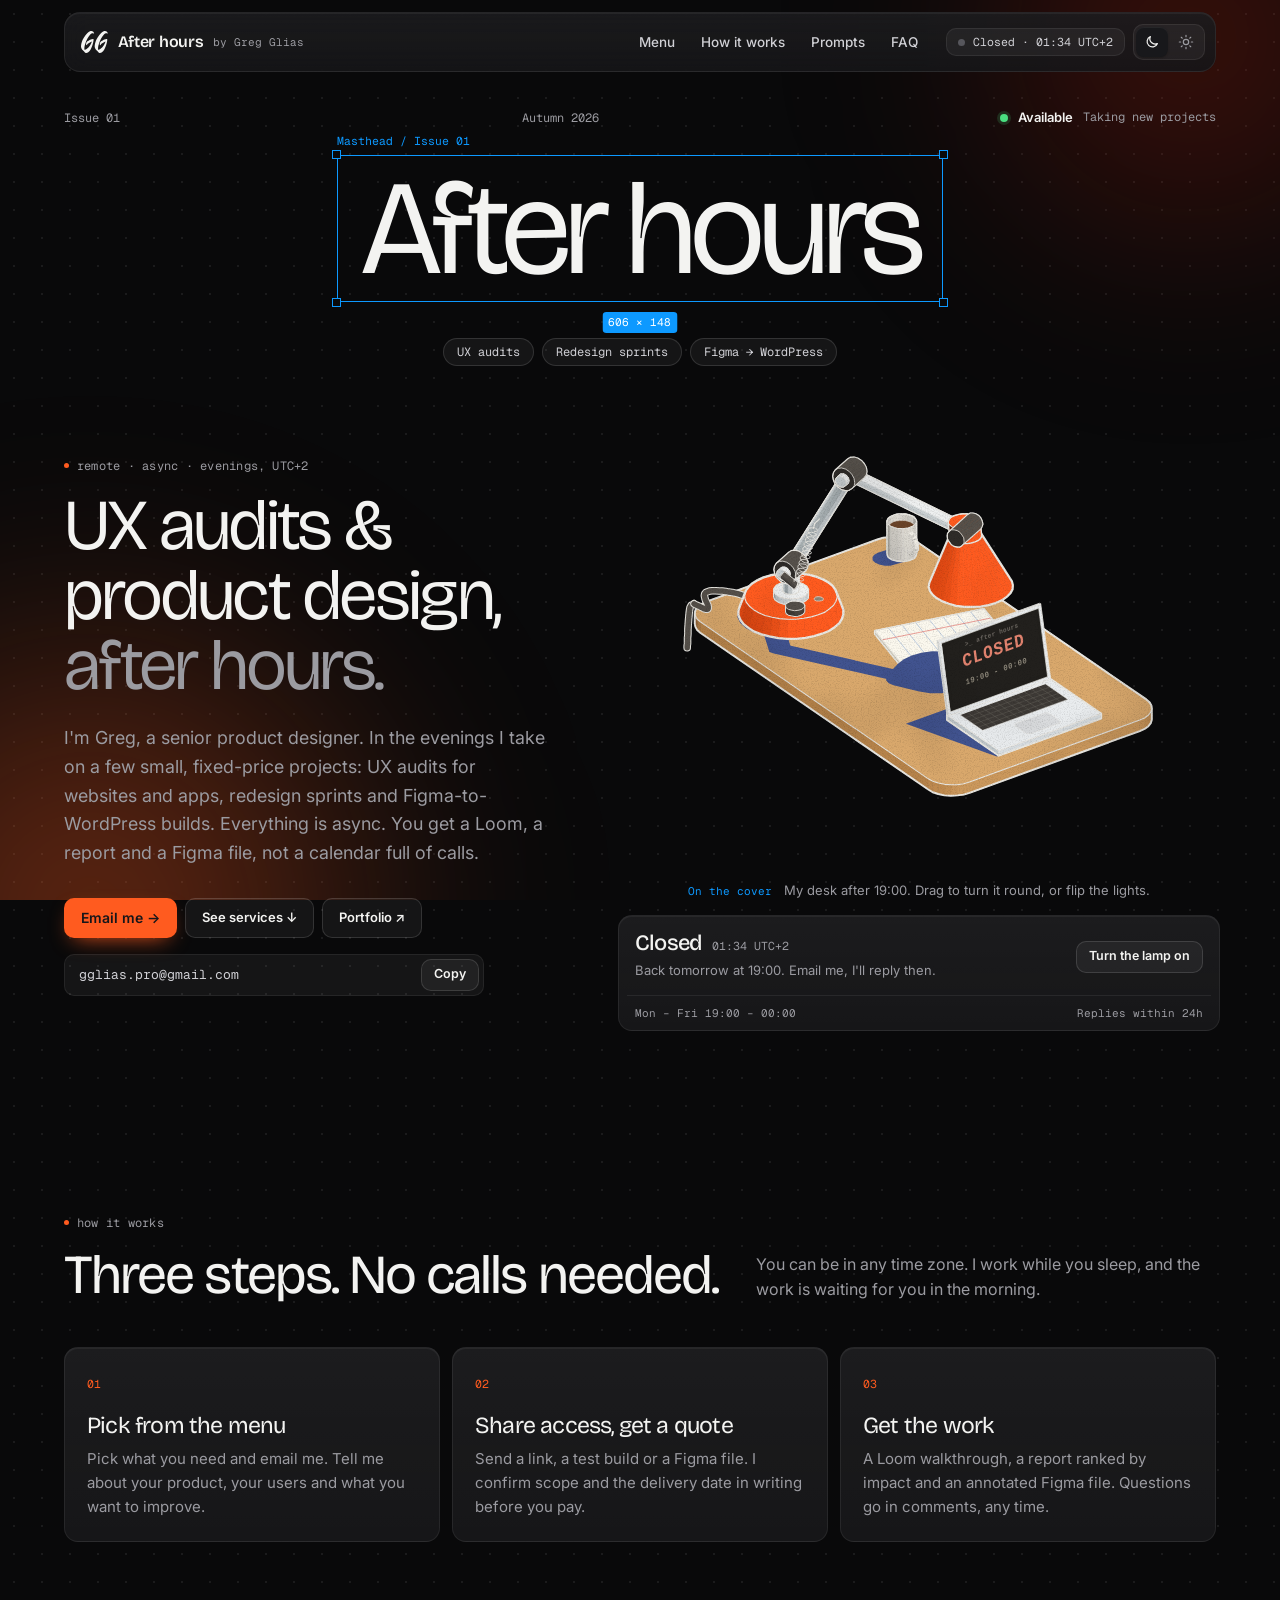
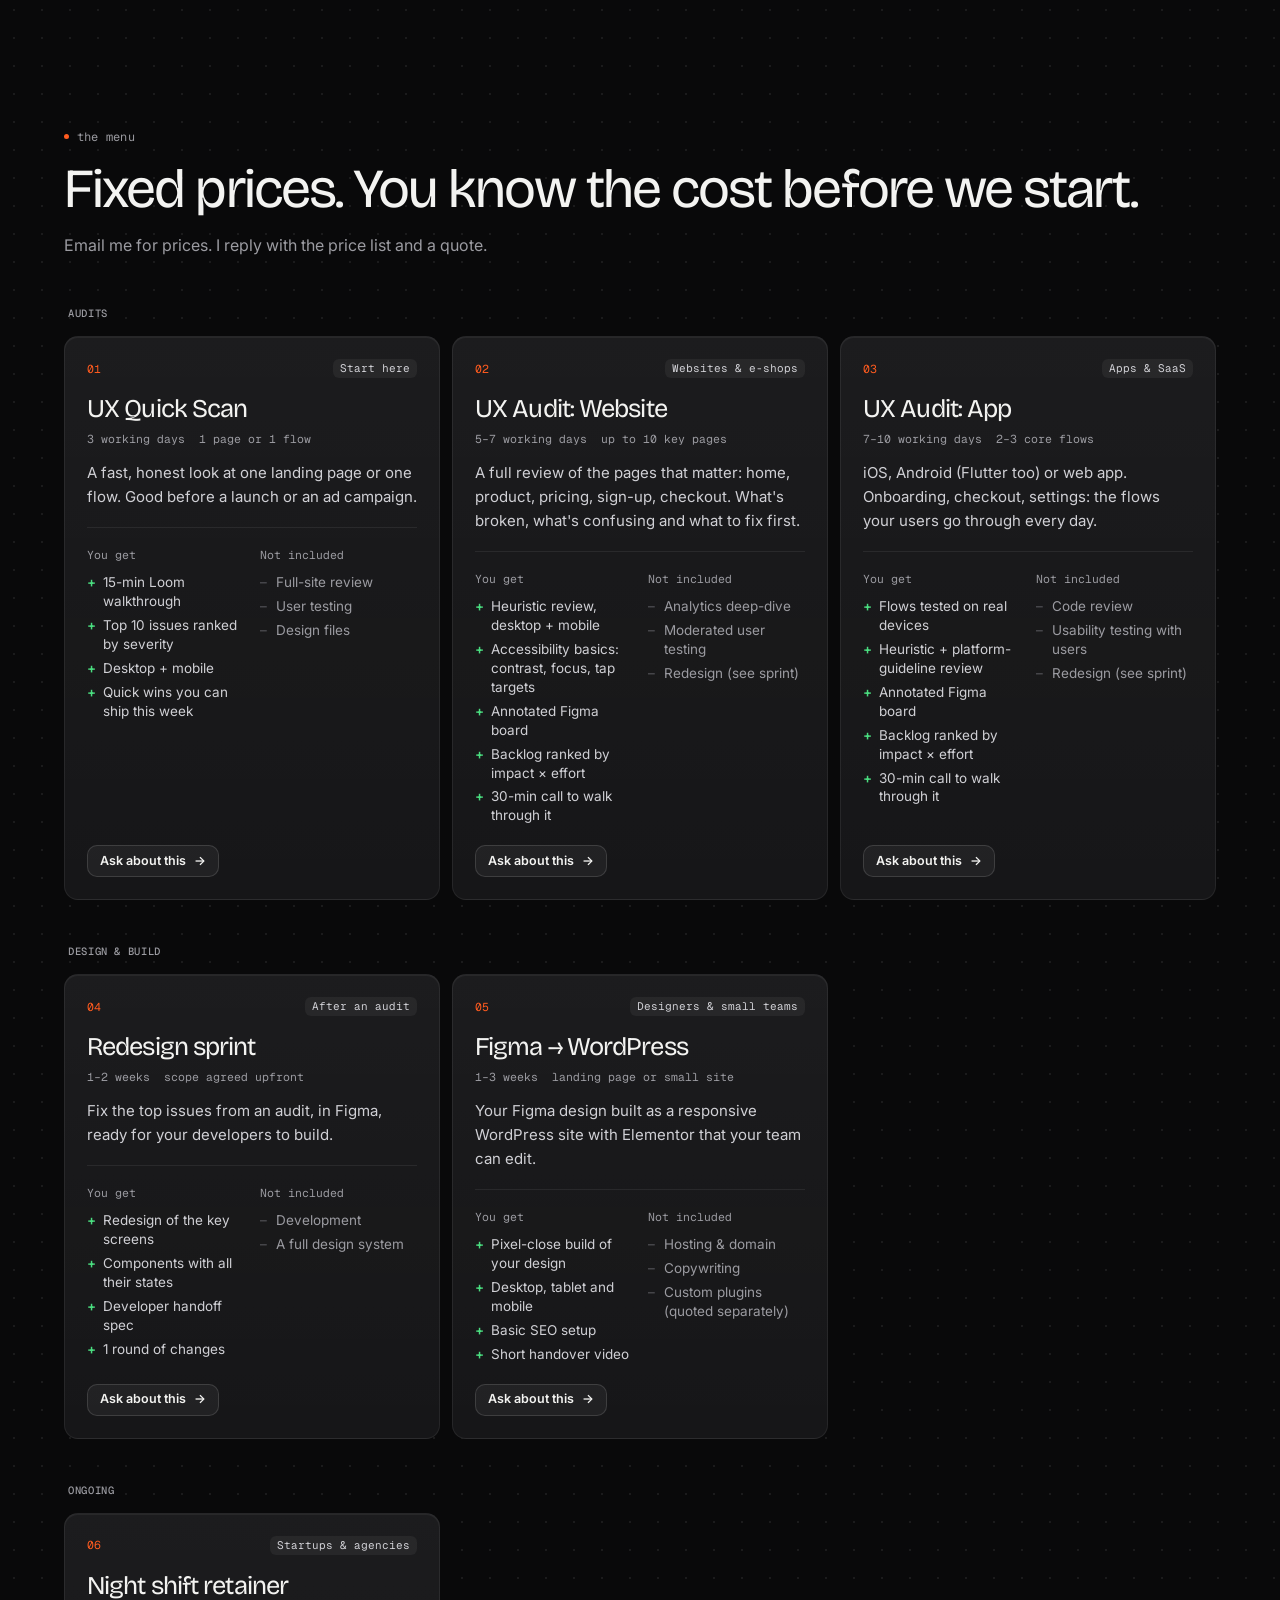
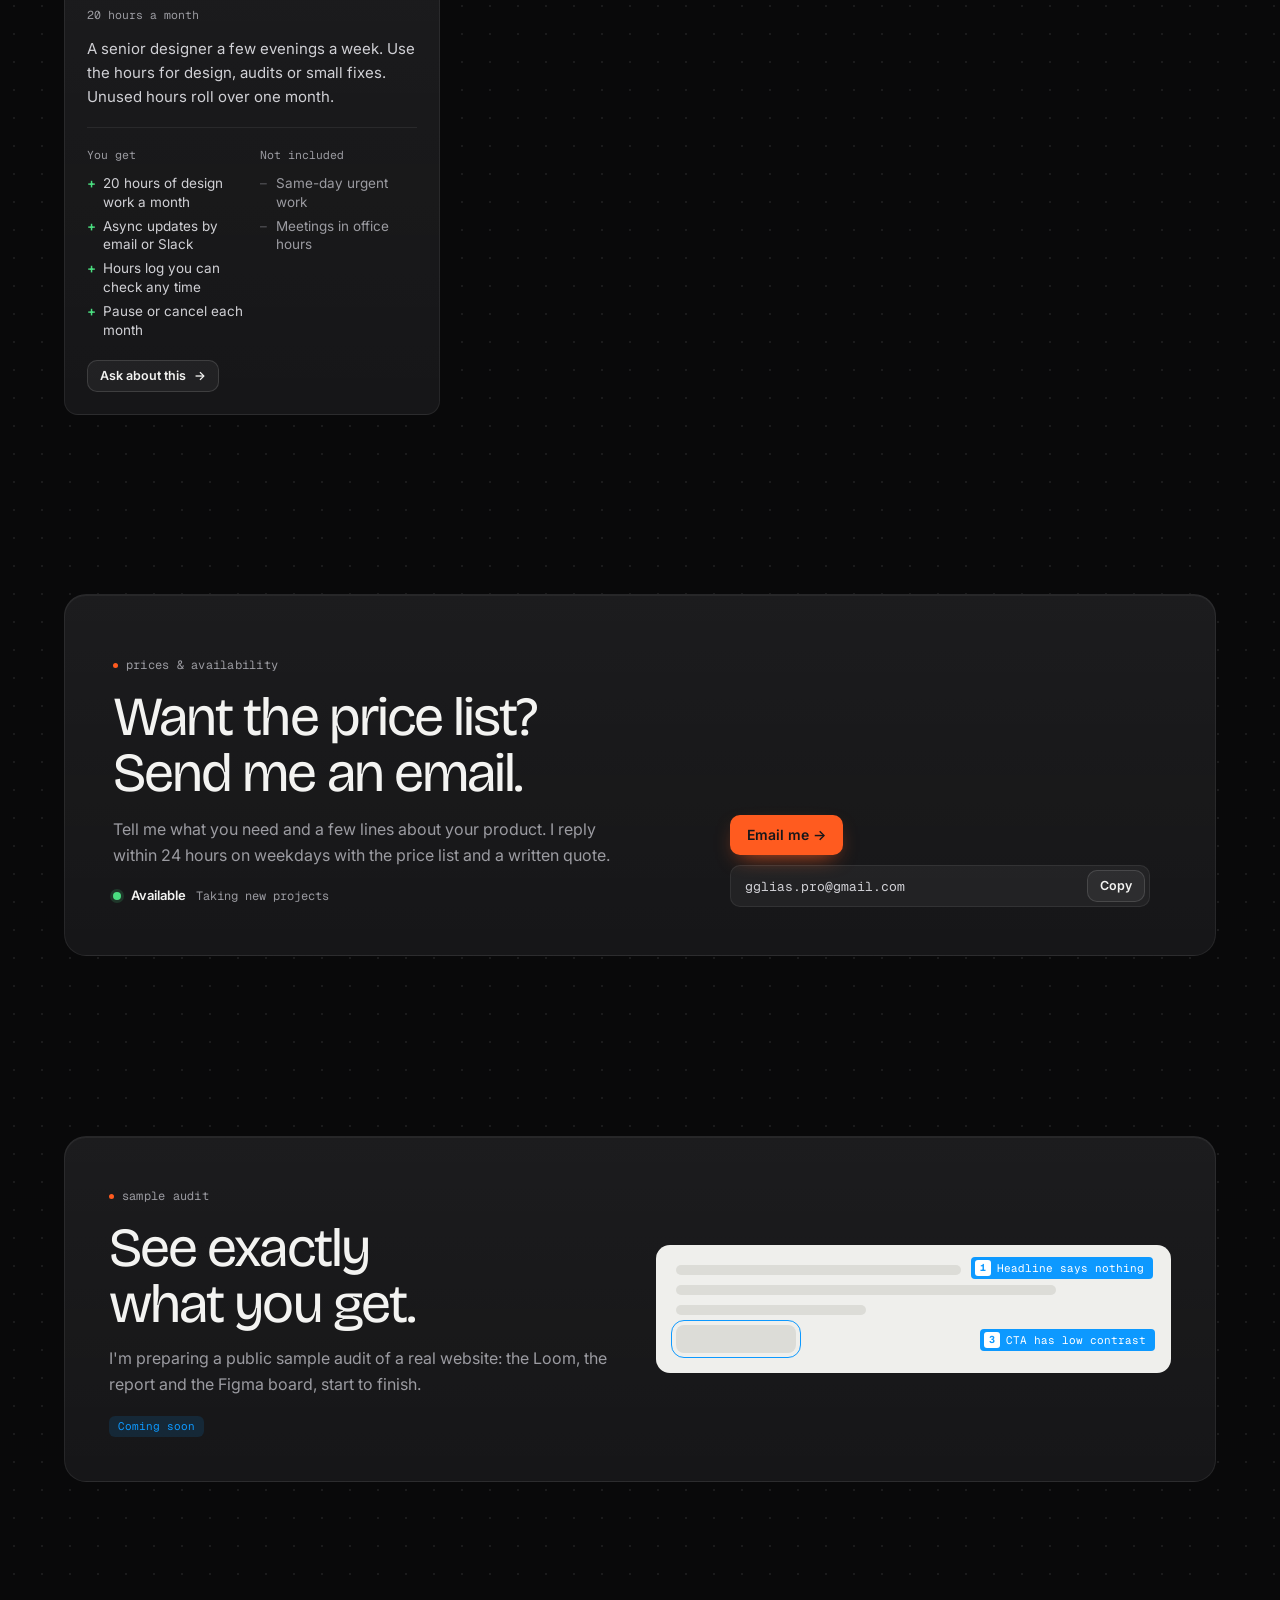
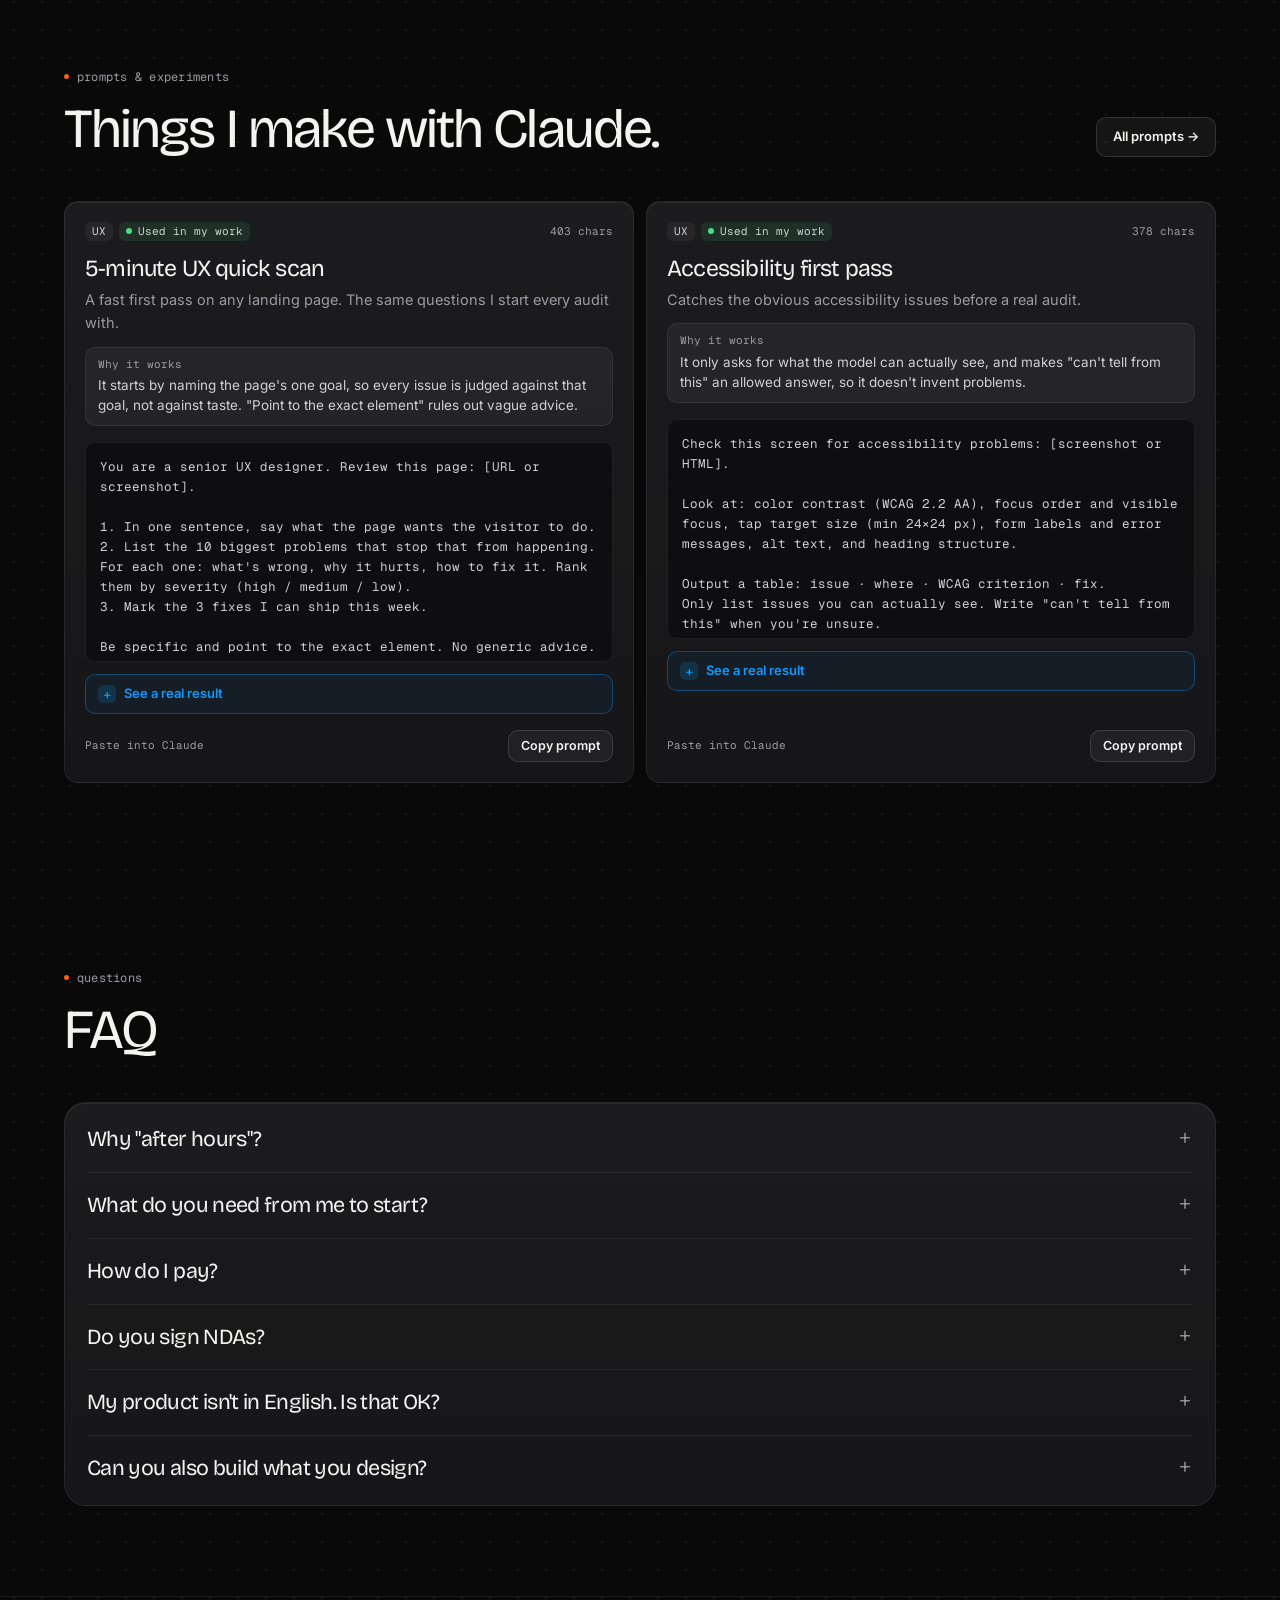
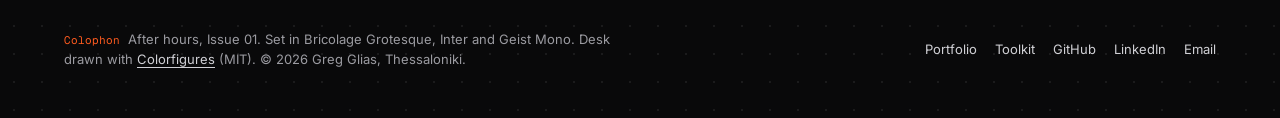
==== index.html @ 58bad436 "Availability badge without the box behind it Co-Authored-By: Claude Opus 5.5 <noreply@anthropic.com>" ====
<!doctype html>
<html lang="en">
<head>
  <meta charset="utf-8">
  <meta name="robots" content="noindex, nofollow">
  <meta name="viewport" content="width=device-width, initial-scale=1">
  <title>After hours — UX audits & design by Greg Glias</title>
  <meta name="description" content="UX audits for websites and apps, redesign sprints and Figma-to-WordPress builds. Remote, async, in the evenings.">
  <link rel="canonical" href="https://gglias.github.io/afterhours/">
  <meta property="og:type" content="website">
  <meta property="og:site_name" content="After hours">
  <meta property="og:title" content="After hours — UX audits & design by Greg Glias">
  <meta property="og:description" content="UX audits for websites and apps, redesign sprints and Figma-to-WordPress builds. Remote, async, in the evenings.">
  <meta property="og:url" content="https://gglias.github.io/afterhours/">
  <meta property="og:image" content="https://gglias.github.io/afterhours/assets/og.png">
  <meta property="og:image:width" content="1200">
  <meta property="og:image:height" content="630">
  <meta property="og:image:alt" content="After hours, Issue 01: UX audits, redesign sprints and Figma to WordPress, in the evenings. A drawing of a desk with a lamp and a laptop showing OPEN.">
  <meta name="twitter:card" content="summary_large_image">
  <meta name="theme-color" content="#09090a">
  <link rel="icon" href="assets/favicon.svg" type="image/svg+xml">
  <link rel="stylesheet" href="assets/styles.css?v=21">
  <script>try{var t=localStorage.getItem("ah-theme");if(t==="light")document.documentElement.dataset.theme="light"}catch(e){}</script>
</head>
<body>
<div class="glow" aria-hidden="true"></div>

<header class="site-header">
  <div class="topbar">
    <a class="brand" href="./"><svg class="brand-mark" aria-hidden="true" focusable="false" viewBox="0 0 525.78 432.28"><g fill="currentColor"><path d="M209.18,208.44c-3.18,1.28-5.66,2.13-8,3.23-17.44,8.12-34.71,16.56-51.15,26.6a116.94,116.94,0,0,0-29.23,25.48c-1.2,1.45-2.16,3.1-3,4.34.07,1.86,1.25,1.66,2.06,2,2.94,1.28,3.4,2.54,1.76,4.75-3.48,4.73-8.32,5.7-13.25,2.64a15.84,15.84,0,0,1-6.83-9c-2.43-7.54-2.07-15.22-1-22.87,2.42-17.88,11.33-31.9,25.76-42.59a144.33,144.33,0,0,1,22.12-13.52,519.35,519.35,0,0,1,59.76-25.2c6.8-2.36,13.65-4.62,20.55-6.68a41,41,0,0,1,9.21-1.58c5.13-.3,7.4,1.59,8.49,6.81A27.88,27.88,0,0,1,247,170c-.54,9.36-.8,18.76-2,28-7.36,55.41-25.45,107.4-50.9,156.95-7,13.71-14.82,27-24.91,38.75A139.16,139.16,0,0,1,136,422.44c-10.45,6.35-21.54,10.43-34.12,9.77a36.08,36.08,0,0,1-17-5.15,51.85,51.85,0,0,1-12.49-10.82c-7.09-8.16-14.14-16.36-21.35-24.42-3.19-3.57-6.74-6.84-10.13-10.24-6.44-6.47-13.24-12.63-19.26-19.47C7.62,346.19.29,327.56,0,306.18A226,226,0,0,1,7.64,244.1c6-22.29,13.17-44.22,22.51-65.38C44.68,145.78,63.51,115.4,85,86.58c12.68-17,26.48-33,42.24-47.26a212.1,212.1,0,0,1,49-32.72c8.7-4.28,17.91-7,27.8-6.56,11.39.48,21.63,3.85,30.43,11.39,7.55,6.46,14.62,13.24,19.16,22.25a47.4,47.4,0,0,1,2.63,5.92,11.88,11.88,0,0,1,.66,4.22c-.22,6.55-5.08,9.57-10.88,6.65A34.3,34.3,0,0,1,239.56,46c-4.64-3.9-10-4.49-15.63-3.47A36.37,36.37,0,0,0,217,44.57c-13.32,5.35-25.28,12.69-35.14,23.33C160,91.51,142.47,118.15,127,146.29c-19.5,35.57-34.16,73.11-45.87,111.88C77,272,72.81,285.77,70.35,300a284.4,284.4,0,0,0-4.55,42.27,95.78,95.78,0,0,0,2.45,23.62c.94,4.11,3.2,5.85,7.31,4.82A80.51,80.51,0,0,0,89.15,366c9.69-4.38,18.35-10.5,26.72-17a271.94,271.94,0,0,0,63.9-70.91c9.48-15.08,18.61-30.32,25.09-47C207.56,224.19,209.92,217.14,209.18,208.44Z"/><path d="M478,208.44c-3.18,1.28-5.66,2.13-8,3.23-17.44,8.12-34.71,16.56-51.15,26.6a116.94,116.94,0,0,0-29.23,25.48c-1.2,1.45-2.16,3.1-3,4.34.06,1.86,1.25,1.66,2.06,2,2.94,1.28,3.4,2.54,1.76,4.75-3.48,4.73-8.32,5.7-13.25,2.64a15.85,15.85,0,0,1-6.84-9c-2.42-7.54-2.06-15.22-1-22.87,2.43-17.88,11.33-31.9,25.76-42.59a144.42,144.42,0,0,1,22.13-13.52,520,520,0,0,1,59.75-25.2c6.81-2.36,13.66-4.62,20.56-6.68a41,41,0,0,1,9.21-1.58c5.13-.3,7.4,1.59,8.49,6.81a27.43,27.43,0,0,1,.66,7.15c-.53,9.36-.8,18.76-2,28-7.36,55.41-25.45,107.4-50.91,156.95-7,13.71-14.81,27-24.91,38.75a138.92,138.92,0,0,1-33.15,28.66c-10.46,6.35-21.55,10.43-34.12,9.77a36.08,36.08,0,0,1-17-5.15,51.85,51.85,0,0,1-12.49-10.82c-7.1-8.16-14.14-16.36-21.35-24.42-3.2-3.57-6.74-6.84-10.13-10.24-6.45-6.47-13.24-12.63-19.26-19.47-14-15.92-21.35-34.55-21.62-55.93a226,226,0,0,1,7.62-62.08c6-22.29,13.17-44.22,22.5-65.38,14.54-32.94,33.37-63.32,54.85-92.14,12.68-17,26.47-33,42.24-47.26a211.89,211.89,0,0,1,49-32.72c8.7-4.28,17.91-7,27.8-6.56,11.39.48,21.62,3.85,30.43,11.39,7.54,6.46,14.62,13.24,19.16,22.25a47.4,47.4,0,0,1,2.63,5.92,11.88,11.88,0,0,1,.66,4.22c-.23,6.55-5.09,9.57-10.88,6.65A34.3,34.3,0,0,1,508.38,46c-4.64-3.9-10-4.49-15.63-3.47a36.25,36.25,0,0,0-6.9,2.06c-13.31,5.35-25.27,12.69-35.13,23.33-21.91,23.61-39.43,50.25-54.86,78.39C376.35,181.86,361.7,219.4,350,258.17c-4.17,13.8-8.36,27.6-10.82,41.84a283.09,283.09,0,0,0-4.56,42.27,96.27,96.27,0,0,0,2.46,23.62c.94,4.11,3.2,5.85,7.31,4.82A80.51,80.51,0,0,0,358,366c9.69-4.38,18.35-10.5,26.72-17a271.73,271.73,0,0,0,63.89-70.91c9.48-15.08,18.62-30.32,25.1-47C476.38,224.19,478.74,217.14,478,208.44Z"/></g></svg>After hours <small>by Greg Glias</small></a>
    <nav class="nav" aria-label="Main">
      <a href="#menu">Menu</a>
      <a href="#how">How it works</a>
      <a href="prompts/">Prompts</a>
      <a href="#faq">FAQ</a>
    </nav>
    <div class="header-tools">
      <span class="status" data-status><span class="status-dot"></span><span data-status-text>Studio time</span></span>
      <div class="gg-switch" role="group" aria-label="Theme">
        <button type="button" data-set-theme="dark" aria-pressed="true" aria-label="Dark theme"><svg viewBox="0 0 24 24" aria-hidden="true"><path d="M20 14.5A8 8 0 0 1 9.5 4a8 8 0 1 0 10.5 10.5Z"/></svg></button>
        <button type="button" data-set-theme="light" aria-pressed="false" aria-label="Light theme"><svg viewBox="0 0 24 24" aria-hidden="true"><circle cx="12" cy="12" r="4"/><path d="M12 2v2M12 20v2M4.9 4.9l1.4 1.4M17.7 17.7l1.4 1.4M2 12h2M20 12h2M4.9 19.1l1.4-1.4M17.7 6.3l1.4-1.4"/></svg></button>
      </div>
    </div>
  </div>
</header>

<main>

  <!-- Masthead + hero -->
  <section class="hero" aria-labelledby="hero-title">
    <div class="masthead wrap">
      <p class="mast-top"><span>Issue 01</span><span>Autumn 2026</span><span class="avail avail-mast" data-availability></span></p>
      <div class="gg-frame mast-frame" data-frame>
        <span class="gg-frame-label">Masthead / Issue 01</span>
        <p class="mast-title" aria-hidden="true">After hours</p>
        <span class="gg-handle tl"></span><span class="gg-handle tr"></span><span class="gg-handle bl"></span><span class="gg-handle br"></span>
        <span class="gg-size" data-frame-size>0 × 0</span>
      </div>
      <p class="mast-sub"><span>UX audits</span><span>Redesign sprints</span><span>Figma → WordPress</span></p>
    </div>

    <div class="wrap hero-grid">
      <div>
        <p class="eyebrow">remote · async · evenings, UTC+2</p>
        <h1 id="hero-title">UX audits &amp; product design, <em>after&nbsp;hours.</em></h1>
        <p class="hero-lead">I'm Greg, a senior product designer. In the evenings I take on a few small, fixed-price projects: UX audits for websites and apps, redesign sprints and Figma-to-WordPress builds. Everything is async. You get a Loom, a report and a Figma file, not a calendar full of calls.</p>
        <div class="hero-actions">
          <a class="btn btn-primary" href="mailto:gglias.pro@gmail.com?subject=After%20hours%3A%20new%20project">Email me →</a>
          <a class="btn" href="#menu">See services ↓</a>
          <a class="btn" href="https://gglias.github.io/" target="_blank" rel="noopener">Portfolio ↗</a>
        </div>
        <div class="copy-line">
          <code>gglias.pro@gmail.com</code>
          <button class="btn btn-sm" type="button" data-copy="gglias.pro@gmail.com">Copy</button>
        </div>
      </div>

      <div class="studio" data-sign data-open="false">
        <div class="studio-figure">
          <iframe data-lamp title="My desk, drawn in 3D: drag to turn it round, press the switch on the lamp base" loading="lazy"></iframe>
        </div>
        <p class="cover-caption"><span>On the cover</span> My desk after 19:00. Drag to turn it round, or flip the lights.</p>
        <div class="studio-panel surface">
          <div class="studio-bar" aria-live="polite">
            <div>
              <p class="studio-word"><span class="status-dot"></span><span data-sign-word>Closed</span> <span class="studio-clock" data-clock>--:--</span></p>
              <p class="studio-note" data-sign-note>Email me now, I'll reply tonight.</p>
            </div>
            <button class="btn btn-sm" type="button" data-lamp-toggle aria-pressed="false">Turn the lamp on</button>
          </div>
          <div class="studio-hours">
            <span>Mon – Fri 19:00 – 00:00</span><span>Replies within 24h</span>
          </div>
        </div>
      </div>
    </div>
  </section>

  <!-- How it works -->
  <section id="how" aria-labelledby="how-title">
    <div class="wrap">
      <div class="section-head reveal">
        <div>
          <p class="eyebrow">how it works</p>
          <h2 id="how-title">Three steps. No calls needed.</h2>
        </div>
        <p>You can be in any time zone. I work while you sleep, and the work is waiting for you in the morning.</p>
      </div>
      <div class="steps">
        <article class="step surface reveal">
          <span class="step-num">01</span>
          <h3>Pick from the menu</h3>
          <p>Pick what you need and email me. Tell me about your product, your users and what you want to improve.</p>
        </article>
        <article class="step surface reveal">
          <span class="step-num">02</span>
          <h3>Share access, get a quote</h3>
          <p>Send a link, a test build or a Figma file. I confirm scope and the delivery date in writing before you pay.</p>
        </article>
        <article class="step surface reveal">
          <span class="step-num">03</span>
          <h3>Get the work</h3>
          <p>A Loom walkthrough, a report ranked by impact and an annotated Figma file. Questions go in comments, any time.</p>
        </article>
      </div>
    </div>
  </section>

  <!-- Services -->
  <section id="menu" aria-labelledby="menu-title">
    <div class="wrap">
      <div class="section-head reveal">
        <div>
          <p class="eyebrow">the menu</p>
          <h2 id="menu-title">Fixed prices. You know the cost before we start.</h2>
        </div>
        <p>Email me for prices. I reply with the price list and a quote.</p>
      </div>

      <div class="menu-group">
        <h3 class="group-title">Audits</h3>
        <div class="svc-grid">
          <article class="svc surface reveal">
            <div class="svc-top"><span class="toc-no">01</span><span class="tag">Start here</span></div>
            <h4>UX Quick Scan</h4>
            <p class="item-meta"><span>3 working days</span><span>1 page or 1 flow</span></p>
            <p class="item-desc">A fast, honest look at one landing page or one flow. Good before a launch or an ad campaign.</p>
            <div class="item-lists">
              <div class="yes"><strong>You get</strong><ul><li>15-min Loom walkthrough</li><li>Top 10 issues ranked by severity</li><li>Desktop + mobile</li><li>Quick wins you can ship this week</li></ul></div>
              <div class="no"><strong>Not included</strong><ul><li>Full-site review</li><li>User testing</li><li>Design files</li></ul></div>
            </div>
            <p class="svc-ask"><a class="btn btn-sm" href="mailto:gglias.pro@gmail.com?subject=Inquiry%3A%20UX%20Quick%20Scan">Ask about this<span class="visually-hidden"> UX Quick Scan</span></a></p>
          </article>
          <article class="svc surface reveal">
            <div class="svc-top"><span class="toc-no">02</span><span class="tag">Websites &amp; e-shops</span></div>
            <h4>UX Audit: Website</h4>
            <p class="item-meta"><span>5–7 working days</span><span>up to 10 key pages</span></p>
            <p class="item-desc">A full review of the pages that matter: home, product, pricing, sign-up, checkout. What's broken, what's confusing and what to fix first.</p>
            <div class="item-lists">
              <div class="yes"><strong>You get</strong><ul><li>Heuristic review, desktop + mobile</li><li>Accessibility basics: contrast, focus, tap targets</li><li>Annotated Figma board</li><li>Backlog ranked by impact × effort</li><li>30-min call to walk through it</li></ul></div>
              <div class="no"><strong>Not included</strong><ul><li>Analytics deep-dive</li><li>Moderated user testing</li><li>Redesign (see sprint)</li></ul></div>
            </div>
            <p class="svc-ask"><a class="btn btn-sm" href="mailto:gglias.pro@gmail.com?subject=Inquiry%3A%20UX%20Audit%3A%20Website">Ask about this<span class="visually-hidden"> UX Audit: Website</span></a></p>
          </article>
          <article class="svc surface reveal">
            <div class="svc-top"><span class="toc-no">03</span><span class="tag">Apps &amp; SaaS</span></div>
            <h4>UX Audit: App</h4>
            <p class="item-meta"><span>7–10 working days</span><span>2–3 core flows</span></p>
            <p class="item-desc">iOS, Android (Flutter too) or web app. Onboarding, checkout, settings: the flows your users go through every day.</p>
            <div class="item-lists">
              <div class="yes"><strong>You get</strong><ul><li>Flows tested on real devices</li><li>Heuristic + platform-guideline review</li><li>Annotated Figma board</li><li>Backlog ranked by impact × effort</li><li>30-min call to walk through it</li></ul></div>
              <div class="no"><strong>Not included</strong><ul><li>Code review</li><li>Usability testing with users</li><li>Redesign (see sprint)</li></ul></div>
            </div>
            <p class="svc-ask"><a class="btn btn-sm" href="mailto:gglias.pro@gmail.com?subject=Inquiry%3A%20UX%20Audit%3A%20App">Ask about this<span class="visually-hidden"> UX Audit: App</span></a></p>
          </article>
        </div>
      </div>
      <div class="menu-group">
        <h3 class="group-title">Design &amp; build</h3>
        <div class="svc-grid">
          <article class="svc surface reveal">
            <div class="svc-top"><span class="toc-no">04</span><span class="tag">After an audit</span></div>
            <h4>Redesign sprint</h4>
            <p class="item-meta"><span>1–2 weeks</span><span>scope agreed upfront</span></p>
            <p class="item-desc">Fix the top issues from an audit, in Figma, ready for your developers to build.</p>
            <div class="item-lists">
              <div class="yes"><strong>You get</strong><ul><li>Redesign of the key screens</li><li>Components with all their states</li><li>Developer handoff spec</li><li>1 round of changes</li></ul></div>
              <div class="no"><strong>Not included</strong><ul><li>Development</li><li>A full design system</li></ul></div>
            </div>
            <p class="svc-ask"><a class="btn btn-sm" href="mailto:gglias.pro@gmail.com?subject=Inquiry%3A%20Redesign%20sprint">Ask about this<span class="visually-hidden"> Redesign sprint</span></a></p>
          </article>
          <article class="svc surface reveal">
            <div class="svc-top"><span class="toc-no">05</span><span class="tag">Designers &amp; small teams</span></div>
            <h4>Figma → WordPress</h4>
            <p class="item-meta"><span>1–3 weeks</span><span>landing page or small site</span></p>
            <p class="item-desc">Your Figma design built as a responsive WordPress site with Elementor that your team can edit.</p>
            <div class="item-lists">
              <div class="yes"><strong>You get</strong><ul><li>Pixel-close build of your design</li><li>Desktop, tablet and mobile</li><li>Basic SEO setup</li><li>Short handover video</li></ul></div>
              <div class="no"><strong>Not included</strong><ul><li>Hosting &amp; domain</li><li>Copywriting</li><li>Custom plugins (quoted separately)</li></ul></div>
            </div>
            <p class="svc-ask"><a class="btn btn-sm" href="mailto:gglias.pro@gmail.com?subject=Inquiry%3A%20Figma%20%E2%86%92%20WordPress">Ask about this<span class="visually-hidden"> Figma → WordPress</span></a></p>
          </article>
        </div>
      </div>
      <div class="menu-group">
        <h3 class="group-title">Ongoing</h3>
        <div class="svc-grid">
          <article class="svc surface reveal">
            <div class="svc-top"><span class="toc-no">06</span><span class="tag">Startups &amp; agencies</span></div>
            <h4>Night shift retainer</h4>
            <p class="item-meta"><span>20 hours a month</span></p>
            <p class="item-desc">A senior designer a few evenings a week. Use the hours for design, audits or small fixes. Unused hours roll over one month.</p>
            <div class="item-lists">
              <div class="yes"><strong>You get</strong><ul><li>20 hours of design work a month</li><li>Async updates by email or Slack</li><li>Hours log you can check any time</li><li>Pause or cancel each month</li></ul></div>
              <div class="no"><strong>Not included</strong><ul><li>Same-day urgent work</li><li>Meetings in office hours</li></ul></div>
            </div>
            <p class="svc-ask"><a class="btn btn-sm" href="mailto:gglias.pro@gmail.com?subject=Inquiry%3A%20Night%20shift%20retainer">Ask about this<span class="visually-hidden"> Night shift retainer</span></a></p>
          </article>
        </div>
      </div>
    </div>
  </section>

  <!-- Prices by email -->
  <section id="contact" aria-labelledby="contact-title">
    <div class="wrap">
      <div class="contact surface reveal">
        <div>
          <p class="eyebrow">prices &amp; availability</p>
          <h2 id="contact-title">Want the price list? Send me an email.</h2>
          <p>Tell me what you need and a few lines about your product. I reply within 24 hours on weekdays with the price list and a written quote.</p>
          <p class="avail" data-availability></p>
        </div>
        <div class="contact-actions">
          <a class="btn btn-primary" href="mailto:gglias.pro@gmail.com?subject=After%20hours%3A%20price%20list">Email me →</a>
          <div class="copy-line">
            <code>gglias.pro@gmail.com</code>
            <button class="btn btn-sm" type="button" data-copy="gglias.pro@gmail.com">Copy</button>
          </div>
        </div>
      </div>
    </div>
  </section>

  <!-- Sample audit -->
  <section aria-labelledby="sample-title">
    <div class="wrap">
      <div class="sample surface reveal">
        <div>
          <p class="eyebrow">sample audit</p>
          <h2 id="sample-title">See exactly what you get.</h2>
          <p class="muted">I'm preparing a public sample audit of a real website: the Loom, the report and the Figma board, start to finish.</p>
          <span class="soon">Coming soon</span>
        </div>
        <div class="annot" aria-hidden="true">
          <div class="annot-bar w60"></div>
          <div class="annot-bar w80"></div>
          <div class="annot-bar w40"></div>
          <div class="annot-btn"></div>
          <span class="annot-pin" style="right:16px;bottom:22px"><b>3</b>CTA has low contrast</span>
          <span class="annot-pin" style="right:18px;top:12px"><b>1</b>Headline says nothing</span>
        </div>
      </div>
    </div>
  </section>

  <!-- Prompts teaser -->
  <section aria-labelledby="lab-title">
    <div class="wrap">
      <div class="section-head reveal">
        <div>
          <p class="eyebrow">prompts &amp; experiments</p>
          <h2 id="lab-title">Things I make with Claude.</h2>
        </div>
        <a class="btn" href="prompts/">All prompts →</a>
      </div>
      <div class="prompt-grid" data-prompts data-limit="2"></div>
    </div>
  </section>

  <!-- FAQ -->
  <section id="faq" aria-labelledby="faq-title">
    <div class="wrap">
      <div class="section-head reveal">
        <div>
          <p class="eyebrow">questions</p>
          <h2 id="faq-title">FAQ</h2>
        </div>
      </div>
      <div class="faq surface reveal">
        <details>
          <summary>Why "after hours"?</summary>
          <p>I work on these projects in the evenings, UTC+2 (UTC+3 in summer). Because everything is async, your time zone doesn't matter. Often the work is ready when you wake up.</p>
        </details>
        <details>
          <summary>What do you need from me to start?</summary>
          <p>A link to the site, a test build (TestFlight or APK) or a Figma file. Plus a few lines about your users and what you want to improve. I confirm the scope and the delivery date in writing before you pay.</p>
        </details>
        <details>
          <summary>How do I pay?</summary>
          <p>Bank transfer or card via a payment link. Quick Scan is paid upfront. Bigger projects are 50% to start and 50% on delivery.</p>
        </details>
        <details>
          <summary>Do you sign NDAs?</summary>
          <p>Yes. Send yours, or I can send a simple one. Nothing you share ends up in my portfolio without your OK.</p>
        </details>
        <details>
          <summary>My product isn't in English. Is that OK?</summary>
          <p>Yes. I work in English and Greek. For other languages, I review the structure and flows, and you check the copy.</p>
        </details>
        <details>
          <summary>Can you also build what you design?</summary>
          <p>For websites, yes: Figma → WordPress with Elementor. For apps, I hand off a detailed spec to your developers and stay around for questions.</p>
        </details>
      </div>
    </div>
  </section>

</main>

<footer class="site-footer">
  <div class="wrap">
    <p class="colophon"><span>Colophon</span>After hours, Issue 01. Set in Bricolage Grotesque, Inter and Geist Mono. Desk drawn with <a href="https://april-zhu.com/colorfigures" target="_blank" rel="noopener">Colorfigures</a> (MIT). © <span data-year class="year">2026</span> Greg Glias, Thessaloniki.</p>
    <nav aria-label="Elsewhere">
      <a href="https://gglias.github.io/" target="_blank" rel="noopener">Portfolio</a>
      <a href="https://gglias.github.io/toolkit/" target="_blank" rel="noopener">Toolkit</a>
      <a href="https://github.com/gglias" target="_blank" rel="noopener">GitHub</a>
      <a href="https://www.linkedin.com/in/gglias" target="_blank" rel="noopener">LinkedIn</a>
      <a href="mailto:gglias.pro@gmail.com">Email</a>
    </nav>
  </div>
</footer>

<div class="toast" data-toast role="status"></div>

<script src="assets/availability.js?v=1"></script>
<script src="assets/prompts.js?v=4"></script>
<script src="assets/prompts-proof.js?v=2"></script>
<script src="assets/site.js?v=15"></script>
</body>
</html>
---- assets/styles.css ----
/* After hours — services by Greg Glias, in the GG Studio system (the look of gglias.github.io):
   a near-black Figma canvas with a dot grid and an ember glow, panels as frames, Figma blue for "selected".
   Dark is home; light is the same system on paper. Bricolage Grotesque / Inter / Geist Mono. */
@import url("https://fonts.googleapis.com/css2?family=Bricolage+Grotesque:opsz,wdth,wght@12..96,75..100,200..800&family=Geist+Mono:wght@400;500&family=Inter:opsz,wght@14..32,400..600&display=swap");

:root {
  --bg: #09090a;
  --bg-2: #0e0e10;
  --card: #121214;
  --card-2: #18181b;
  --modal: #1f1f23;
  --line: rgb(255 255 255 / 0.07);
  --line-2: rgb(255 255 255 / 0.13);
  --dot: rgb(255 255 255 / 0.075);
  --text: #f3f3f1;
  --text-2: #d0d0d5;
  --muted: #9b9ba1;
  --faint: #56565c;
  --accent: #ff5b1f;
  --accent-deep: #c4210b;
  --on-accent: #ffffff;
  --select: #0d99ff;
  --select-ink: #0d99ff;
  --on-select: #ffffff;
  --ok: #4ade80;
  --warn: #fbbf24;
  --bad: #f87171;
  --fill: rgb(255 255 255 / 0.05);
  --fill-2: rgb(255 255 255 / 0.1);
  --shadow-c: rgb(0 0 0 / 0.9);
  --glow-op: 1;
  --paper: #efefec;               /* the desk drawing and the sample sit on paper in both themes */

  --font-display: "Bricolage Grotesque", "Helvetica Neue", Arial, sans-serif;
  --font-body: "Inter", system-ui, sans-serif;
  --font-mono: "Geist Mono", ui-monospace, "SFMono-Regular", Menlo, monospace;

  --radius-xl: 22px; --radius-panel: 20px; --radius-bar: 16px; --radius-l: 14px;
  --radius-m: 10px; --radius-s: 8px; --radius-xs: 6px; --radius-badge: 4px; --radius-pill: 999px;
  --shadow-highlight: inset 0 1px 0 rgb(255 255 255 / 0.05);
  --shadow-accent: 0 8px 22px -10px #ff5b1f;
  --ease: cubic-bezier(0.2, 0.7, 0.1, 1);
  --wrap: 1200px;
  --gutter: clamp(16px, 3vw, 24px);
  --lamp-pal: ember;
}
:root[data-theme="light"] {
  --bg: #efefec;
  --bg-2: #e7e7e3;
  --card: #fbfbfa;
  --card-2: #ffffff;
  --modal: #ffffff;
  --line: rgb(0 0 0 / 0.07);
  --line-2: rgb(0 0 0 / 0.13);
  --dot: rgb(0 0 0 / 0.075);
  --text: #16161a;
  --text-2: #3f3f46;
  --muted: #6b6b72;
  --faint: #a3a3aa;
  --select-ink: #0a5fb4;
  --ok: #16a34a;
  --warn: #d97706;
  --bad: #dc2626;
  --fill: rgb(0 0 0 / 0.05);
  --fill-2: rgb(0 0 0 / 0.1);
  --shadow-c: rgb(20 20 30 / 0.22);
  --glow-op: 0.28;
}

*, *::before, *::after { box-sizing: border-box; }
html { -webkit-text-size-adjust: 100%; scroll-behavior: smooth; scroll-padding-top: 96px; }
body {
  margin: 0; min-height: 100vh; overflow-x: hidden;
  color: var(--text); font: 400 16px/1.6 var(--font-body); -webkit-font-smoothing: antialiased;
  background: radial-gradient(circle, var(--dot) 1.1px, transparent 1.4px) 0 0 / 28px 28px, var(--bg);
}
/* the ember glow, behind everything */
.glow { position: fixed; inset: 0; z-index: -1; pointer-events: none; overflow: hidden; opacity: var(--glow-op); }
.glow::before, .glow::after { content: ""; position: absolute; border-radius: 50%; filter: blur(90px); }
.glow::before { width: 70vmax; height: 70vmax; left: -28vmax; bottom: -36vmax; background: radial-gradient(circle, rgb(255 91 31 / 0.42), transparent 62%); }
.glow::after { width: 50vmax; height: 50vmax; right: -18vmax; top: -22vmax; background: radial-gradient(circle, rgb(196 33 11 / 0.34), transparent 62%); }

img, svg { display: block; max-width: 100%; }
[hidden] { display: none !important; }
a { color: inherit; text-underline-offset: 3px; text-decoration-thickness: 1px; }
button { font: inherit; color: inherit; }
:focus-visible { outline: 2px solid var(--select); outline-offset: 2px; border-radius: 6px; }
::selection { background: var(--select); color: #fff; }
p { margin: 0; }
h1, h2, h3, h4 { margin: 0; font-family: var(--font-display); font-weight: 400; letter-spacing: -0.035em; line-height: 1.02; text-wrap: balance; }
h1 { font-size: clamp(2.5rem, 5.6vw, 5.1rem); font-weight: 350; letter-spacing: -0.038em; line-height: 0.98; }
h2 { font-size: clamp(2rem, 4.3vw, 3.5rem); }
h3 { font-size: 1.6rem; line-height: 1; }
.muted { color: var(--muted); }
.tiny { font: 400 11px/1.4 var(--font-mono); color: var(--muted); }

.wrap { width: 100%; max-width: var(--wrap); margin: 0 auto; padding: 0 var(--gutter); }

/* every panel */
.surface {
  background: linear-gradient(180deg, rgb(255 255 255 / 0.045), rgb(255 255 255 / 0.015)), var(--card);
  border: 1px solid var(--line); box-shadow: var(--shadow-highlight);
}

/* eyebrow: mono with the ember dot */
.eyebrow { display: inline-flex; align-items: center; gap: 8px; margin-bottom: 18px; font: 400 12px/1 var(--font-mono); letter-spacing: 0.02em; color: var(--muted); }
.eyebrow::before { content: ""; width: 5px; height: 5px; border-radius: 50%; background: var(--accent); flex: none; }

/* buttons */
.btn {
  display: inline-flex; align-items: center; justify-content: center; gap: 8px; min-height: 40px; padding: 9px 16px;
  border: 1px solid var(--line-2); border-radius: var(--radius-m); background: var(--fill); color: var(--text);
  font: 600 13px/1 var(--font-body); text-decoration: none; white-space: nowrap; cursor: pointer;
  transition: background .2s, border-color .2s, transform .2s var(--ease);
}
.btn:hover { background: var(--fill-2); }
.btn:active { transform: scale(.98); }
.btn-primary { border-color: transparent; background: var(--accent); color: #16161a; box-shadow: var(--shadow-accent); font-size: 14px; }
.btn-primary:hover { background: #ff6d36; }
.btn-sm { min-height: 32px; padding: 7px 12px; font-size: 12.5px; }
.btn[aria-pressed="true"] { border-color: var(--select); background: rgb(13 153 255 / 0.14); }

/* ---------- top bar ---------- */
.site-header { position: sticky; top: 0; z-index: 30; padding: 12px var(--gutter) 0; }
.topbar {
  max-width: calc(var(--wrap) - 2 * var(--gutter)); margin: 0 auto; height: 60px; padding: 0 10px 0 16px;
  display: flex; align-items: center; gap: 16px; border-radius: var(--radius-bar);
  background: linear-gradient(180deg, rgb(255 255 255 / 0.045), rgb(255 255 255 / 0.015)), color-mix(in srgb, var(--card) 88%, transparent);
  backdrop-filter: blur(14px); -webkit-backdrop-filter: blur(14px);
  border: 1px solid var(--line); box-shadow: var(--shadow-highlight);
}
.brand { display: inline-flex; align-items: center; gap: 10px; text-decoration: none; white-space: nowrap; font: 600 16px/1 var(--font-display); letter-spacing: -0.02em; }
.brand-mark { width: auto; height: 22px; color: var(--text); flex: none; }
.brand small { font: 400 11px/1 var(--font-mono); letter-spacing: 0; color: var(--muted); }
.nav { display: flex; gap: 2px; margin-left: auto; }
.nav a { padding: 8px 12px; border-radius: var(--radius-m); color: var(--text-2); font: 500 13.5px/1.2 var(--font-body); text-decoration: none; }
.nav a:hover { background: var(--fill); color: var(--text); }
.nav a[aria-current="page"] { background: rgb(13 153 255 / 0.13); color: var(--text); }
.header-tools { display: flex; align-items: center; gap: 8px; }
.status { display: inline-flex; align-items: center; gap: 8px; padding: 7px 11px; border-radius: var(--radius-m); background: var(--fill); border: 1px solid var(--line); font: 400 11.5px/1 var(--font-mono); color: var(--text-2); white-space: nowrap; }
.status { position: relative; cursor: default; }
.status-tip { display: none; }
@media (hover: hover) and (min-width: 900px) {
  .status-tip {
    position: absolute; right: 0; top: calc(100% + 10px); z-index: 40; width: 300px;
    display: grid; gap: 4px; padding: 12px 14px; border-radius: var(--radius-bar);
    background: linear-gradient(180deg, rgb(255 255 255 / 0.07), rgb(255 255 255 / 0.03)), var(--modal);
    border: 1px solid var(--line-2); box-shadow: 0 30px 80px -20px var(--shadow-c);
    font: 400 12.5px/1.45 var(--font-body); color: var(--text-2); white-space: normal;
    opacity: 0; visibility: hidden; transform: translateY(-4px); transition: opacity .15s, transform .15s var(--ease), visibility .15s;
  }
  .status-tip b { font: 600 13px/1.3 var(--font-body); color: var(--text); }
  .status-tip-foot { margin-top: 4px; padding-top: 8px; border-top: 1px solid var(--line); font: 400 11px/1.3 var(--font-mono); color: var(--muted); }
  .status:hover .status-tip, .status:focus-visible .status-tip { opacity: 1; visibility: visible; transform: none; }
}
.status-dot { width: 7px; height: 7px; border-radius: 50%; background: var(--faint); flex: none; }
[data-open="true"] > .status-dot, [data-open="true"] .status-dot { background: var(--ok); box-shadow: 0 0 0 0 var(--ok); animation: pulse 2.4s infinite; }
@keyframes pulse { 0% { box-shadow: 0 0 0 0 rgb(74 222 128 / .55); } 70% { box-shadow: 0 0 0 7px transparent; } 100% { box-shadow: 0 0 0 0 transparent; } }

/* theme switch */
.gg-switch { display: inline-grid; grid-auto-flow: column; gap: 2px; padding: 2px; border-radius: var(--radius-m); background: var(--fill); border: 1px solid var(--line); }
.gg-switch button { display: grid; place-items: center; width: 32px; height: 30px; border: 0; border-radius: var(--radius-s); background: transparent; color: var(--muted); cursor: pointer; }
.gg-switch button[aria-pressed="true"] { background: var(--card-2); color: var(--text); box-shadow: 0 1px 2px rgb(0 0 0 / 0.25), inset 0 1px 0 rgb(255 255 255 / 0.06); }
.gg-switch svg { width: 16px; height: 16px; fill: none; stroke: currentColor; stroke-width: 1.8; stroke-linecap: round; stroke-linejoin: round; }

/* ---------- masthead: the hero object in a Figma selection frame ---------- */
.hero { padding: clamp(24px, 3vw, 40px) 0 clamp(56px, 7vw, 96px); }
.masthead { margin-bottom: clamp(36px, 4vw, 56px); }
.mast-top { display: flex; justify-content: space-between; align-items: center; gap: 8px 16px; flex-wrap: wrap; margin-bottom: 30px; font: 400 12px/1 var(--font-mono); color: var(--muted); }
.mast-status { display: inline-flex; align-items: center; gap: 8px; color: var(--text-2); }
.mast-frame { display: table; margin: 0 auto; padding: clamp(6px, 1.4vw, 16px) clamp(10px, 2vw, 24px); }
.mast-title { font: 350 clamp(56px, 10.5vw, 148px)/0.86 var(--font-display); letter-spacing: -0.045em; text-align: center; white-space: nowrap; }
.mast-sub { display: flex; justify-content: center; flex-wrap: wrap; gap: 8px; margin-top: 36px; }
.mast-sub span { padding: 7px 13px; border-radius: var(--radius-pill); border: 1px solid var(--line-2); background: var(--fill); font: 400 12px/1 var(--font-mono); color: var(--text-2); }

.gg-frame { position: relative; }
.gg-frame::before { content: ""; position: absolute; inset: 0; border: 1.5px solid var(--select); pointer-events: none; clip-path: inset(0 100% 0 0); animation: wipe .9s var(--ease) .15s forwards; }
.gg-frame-label { position: absolute; left: 0; bottom: calc(100% + 8px); font: 400 11.5px/1 var(--font-mono); color: var(--select-ink); white-space: nowrap; opacity: 0; animation: rise .5s var(--ease) 1s forwards; }
.gg-handle { position: absolute; width: 9px; height: 9px; background: var(--bg); border: 1.5px solid var(--select); transform: scale(0); animation: pop .3s var(--ease) forwards; }
.gg-handle.tl { left: -4.5px; top: -4.5px; animation-delay: .5s; } .gg-handle.tr { right: -4.5px; top: -4.5px; animation-delay: .6s; }
.gg-handle.br { right: -4.5px; bottom: -4.5px; animation-delay: .7s; } .gg-handle.bl { left: -4.5px; bottom: -4.5px; animation-delay: .8s; }
.gg-size { position: absolute; left: 50%; top: calc(100% + 10px); transform: translateX(-50%); padding: 3px 6px; border-radius: var(--radius-badge); background: var(--select); color: var(--on-select); font: 400 11px/1.3 var(--font-mono); font-variant-numeric: tabular-nums; white-space: nowrap; opacity: 0; animation: rise .5s var(--ease) 1.1s forwards; }
@keyframes wipe { to { clip-path: inset(0 0 0 0); } }
@keyframes pop { to { transform: scale(1); } }
@keyframes rise { from { opacity: 0; translate: 0 4px; } to { opacity: 1; translate: 0 0; } }

/* ---------- hero ---------- */
.hero-grid { display: grid; grid-template-columns: minmax(0, 0.9fr) minmax(0, 1.1fr); gap: clamp(32px, 5vw, 64px); align-items: center; }
.hero h1 em { font-style: normal; color: var(--muted); }
.hero-lead { margin-top: 24px; max-width: 52ch; font-size: clamp(16px, 1.4vw, 18.9px); line-height: 1.6; color: var(--muted); }
.hero-actions { display: flex; flex-wrap: wrap; gap: 8px; margin-top: 30px; }
.copy-line { display: flex; align-items: center; gap: 8px; max-width: 420px; margin-top: 16px; padding: 4px 4px 4px 14px; border-radius: var(--radius-m); background: var(--fill); border: 1px solid var(--line); }
.copy-line code { flex: 1; min-width: 0; overflow: hidden; text-overflow: ellipsis; white-space: nowrap; font: 400 13px/1 var(--font-mono); color: var(--text-2); }

/* availability: Available / Limited availability / Fully booked (assets/availability.js) */
.avail { display: inline-flex; align-items: center; flex-wrap: wrap; gap: 6px 10px; margin-top: 22px; font: 400 12px/1.2 var(--font-mono); color: var(--muted); }
.avail:empty { display: none; }
.avail b { font: 600 13px/1 var(--font-body); color: var(--text); }
.avail-dot { width: 8px; height: 8px; border-radius: 50%; background: var(--ok); box-shadow: 0 0 0 3px rgb(74 222 128 / 0.16); flex: none; }
.avail[data-state="limited"] .avail-dot { background: var(--warn); box-shadow: 0 0 0 3px rgb(251 191 36 / 0.18); }
.avail[data-state="booked"] .avail-dot { background: var(--bad); box-shadow: 0 0 0 3px rgb(248 113 113 / 0.18); }
.contact .avail { margin-top: 20px; }
.avail-mast { margin: 0; }

/* the desk: transparent, on the canvas */
.studio { display: grid; gap: 4px; }
.studio-figure { position: relative; aspect-ratio: 4 / 3; margin: -4% -3% 0; }
.studio-figure iframe { display: block; width: 100%; height: 100%; border: 0; background: transparent; }
.cover-caption { padding: 4px 8px 10px; text-align: center; font-size: 13px; color: var(--muted); }
.cover-caption span { margin-right: 8px; font: 400 11px/1 var(--font-mono); color: var(--select-ink); }
.studio-panel { border-radius: var(--radius-l); padding: 6px 8px 4px; }
.studio-bar { display: flex; align-items: center; justify-content: space-between; gap: 12px; padding: 10px 8px 4px; }
.studio-word { display: flex; align-items: baseline; gap: 10px; font: 500 22px/1 var(--font-display); letter-spacing: -0.03em; }
.studio[data-open="true"] [data-sign-word] { color: var(--ok); }
.studio .status-dot { display: none; }
.studio-clock { font: 400 11.5px/1 var(--font-mono); letter-spacing: 0; color: var(--muted); font-variant-numeric: tabular-nums; }
.studio-note { margin-top: 6px; font-size: 13px; color: var(--muted); }
.studio-hours { display: flex; justify-content: space-between; flex-wrap: wrap; gap: 8px; padding: 10px 8px 6px; margin-top: 10px; border-top: 1px solid var(--line); font: 400 11px/1.3 var(--font-mono); color: var(--muted); }

/* ---------- sections ---------- */
section { padding: clamp(56px, 7vw, 96px) 0; }
.rule { display: none; }
.section-head { display: flex; justify-content: space-between; align-items: end; gap: 16px 32px; flex-wrap: wrap; margin-bottom: clamp(28px, 4vw, 44px); }
.section-head > p { max-width: 46ch; color: var(--muted); }

/* how it works */
.steps { display: grid; grid-template-columns: repeat(3, minmax(0, 1fr)); gap: 12px; }
.step { border-radius: var(--radius-l); padding: 22px; }
.step-num { display: inline-block; font: 400 11.5px/1 var(--font-mono); color: var(--accent); }
.step h3 { margin: 18px 0 10px; font-size: 1.45rem; }
.step p { color: var(--muted); font-size: 15px; }

/* services */
.menu-group + .menu-group { margin-top: 40px; }
.group-title { margin: 0 0 12px; padding: 0 4px; font: 500 10.5px/22px var(--font-mono); letter-spacing: 0.06em; text-transform: uppercase; color: var(--muted); }
.svc-grid { display: grid; grid-template-columns: repeat(auto-fill, minmax(min(100%, 340px), 1fr)); gap: 12px; }
.svc {
  display: flex; flex-direction: column; border-radius: var(--radius-l); padding: 22px;
  transition: border-color .2s, transform .25s var(--ease), box-shadow .2s;
}
.svc:hover { border-color: var(--select); transform: translateY(-2px); box-shadow: 0 14px 30px -18px var(--shadow-c); }
.svc-top { display: flex; align-items: center; justify-content: space-between; gap: 8px; }
.toc-no { font: 400 11.5px/1 var(--font-mono); color: var(--accent); }
.tag { display: inline-block; padding: 4px 7px; border-radius: var(--radius-xs); background: var(--fill); color: var(--text-2); font: 400 11px/1 var(--font-mono); white-space: nowrap; }
.svc h4 { margin: 18px 0 10px; font-size: 1.6rem; line-height: 1; }
.item-meta { display: flex; flex-wrap: wrap; gap: 6px 14px; font: 400 11.5px/1.3 var(--font-mono); color: var(--muted); }
.item-desc { margin-top: 14px; font-size: 15px; color: var(--text-2); }
.item-lists { display: grid; grid-template-columns: minmax(0, 1fr) minmax(0, 1fr); gap: 16px; margin-top: 18px; padding-top: 16px; border-top: 1px solid var(--line); font-size: 13.5px; }
.item-lists strong { font: 400 11.5px/1.2 var(--font-mono); color: var(--muted); }
.item-lists ul { list-style: none; margin: 8px 0 0; padding: 0; display: grid; gap: 5px; }
.item-lists li { position: relative; padding-left: 16px; color: var(--text-2); line-height: 1.4; }
.item-lists .yes li::before { content: "+"; position: absolute; left: 0; color: var(--ok); font-weight: 600; }
.item-lists .no li { color: var(--muted); }
.item-lists .no li::before { content: "–"; position: absolute; left: 0; color: var(--faint); }
.svc-ask { margin-top: auto; padding-top: 20px; }
.svc-ask .btn::after { content: "→"; transition: transform .2s var(--ease); }
.svc-ask .btn:hover::after { transform: translateX(3px); }
.visually-hidden { position: absolute; width: 1px; height: 1px; padding: 0; margin: -1px; overflow: hidden; clip: rect(0 0 0 0); white-space: nowrap; border: 0; }

/* contact: prices by email */
.contact { display: grid; grid-template-columns: minmax(0, 1.3fr) minmax(0, 1fr); gap: 24px 48px; align-items: end; border-radius: var(--radius-xl); padding: clamp(24px, 4vw, 48px); }
.contact p { margin-top: 16px; max-width: 52ch; color: var(--muted); }
.contact-actions { display: grid; gap: 10px; justify-items: start; }
.contact-actions .copy-line { margin-top: 0; width: 100%; }

/* sample audit */
.sample { display: grid; grid-template-columns: minmax(0, 1fr) minmax(0, 1fr); gap: 32px; align-items: center; border-radius: var(--radius-xl); padding: clamp(24px, 4vw, 44px); }
.sample .muted { margin-top: 14px; }
.soon { display: inline-block; margin-top: 18px; padding: 5px 9px; border-radius: var(--radius-xs); background: rgb(13 153 255 / 0.13); color: var(--select-ink); font: 400 11px/1 var(--font-mono); }
.annot { position: relative; display: grid; gap: 10px; padding: 20px; border-radius: var(--radius-l); background: var(--paper); }
.annot-bar { height: 10px; border-radius: 6px; background: #dcdcd7; }
.annot-bar.w60 { width: 60%; } .annot-bar.w80 { width: 80%; } .annot-bar.w40 { width: 40%; }
.annot-btn { width: 120px; height: 28px; border-radius: var(--radius-s); background: #dcdcd7; outline: 1.5px solid var(--select); outline-offset: 4px; }
.annot-pin { position: absolute; display: flex; align-items: center; gap: 6px; padding: 3px 9px 3px 4px; border-radius: var(--radius-badge); background: var(--select); color: #fff; font: 400 11px/1.3 var(--font-mono); white-space: nowrap; }
.annot-pin b { display: grid; place-items: center; width: 16px; height: 16px; border-radius: 3px; background: #fff; color: var(--select); font-size: 10px; }

/* prompts */
.prompt-grid { display: grid; grid-template-columns: repeat(2, minmax(0, 1fr)); gap: 12px; }
.prompt { display: flex; flex-direction: column; border-radius: var(--radius-l); padding: 20px; }
.prompt-head { display: flex; align-items: center; justify-content: space-between; gap: 8px; }
.prompt-head .tiny { color: var(--muted); white-space: nowrap; }
.prompt h3 { margin: 16px 0 8px; font-size: 1.45rem; }
.prompt-desc { font-size: 14.5px; color: var(--muted); }
.prompt-tags { display: flex; flex-wrap: wrap; gap: 6px; }
.tag-used { display: inline-flex; align-items: center; gap: 6px; background: rgb(74 222 128 / 0.1); color: var(--text-2); }
.tag-used::before { content: ""; width: 6px; height: 6px; border-radius: 50%; background: var(--ok); }
.prompt-why { margin-top: 12px; padding: 10px 12px; border-radius: var(--radius-m); background: var(--fill); border: 1px solid var(--line); font-size: 13.5px; line-height: 1.5; color: var(--text-2); }
.prompt-why span { display: block; margin-bottom: 4px; font: 400 11px/1.2 var(--font-mono); color: var(--muted); }
.prompt-result { margin-top: 12px; border-radius: var(--radius-m); border: 1px solid rgb(13 153 255 / 0.35); background: rgb(13 153 255 / 0.06); }
.prompt-result summary { list-style: none; cursor: pointer; display: flex; align-items: center; gap: 8px; padding: 10px 12px; font: 600 13px/1.2 var(--font-body); color: var(--select-ink); }
.prompt-result summary::-webkit-details-marker { display: none; }
.prompt-result summary::before { content: "+"; display: grid; place-items: center; width: 18px; height: 18px; border-radius: 5px; background: rgb(13 153 255 / 0.16); font: 500 13px/1 var(--font-body); transition: transform .2s var(--ease); }
.prompt-result[open] summary::before { transform: rotate(45deg); }
.prompt-result .tiny { padding: 0 12px; }
.prompt-demo { margin: 0 12px 10px; padding: 9px 11px; border-radius: var(--radius-s); background: var(--fill); border: 1px dashed var(--line-2); font-size: 12.5px; line-height: 1.45; color: var(--text-2); }
.prompt-demo::before { content: "Demo"; display: inline-block; margin-right: 8px; padding: 2px 6px; border-radius: var(--radius-badge); background: rgb(251 191 36 / 0.16); color: var(--text); font: 500 10.5px/1.3 var(--font-mono); }
.prompt-fixed { display: flex; gap: 8px; align-items: flex-start; margin: -2px 12px 12px; font-size: 12.5px; line-height: 1.45; color: var(--text-2); }
.prompt-fixed::before { content: "✓"; flex: none; display: grid; place-items: center; width: 18px; height: 18px; border-radius: 50%; background: rgb(74 222 128 / 0.16); color: var(--ok); font-size: 11px; font-weight: 700; }
.prompt-result pre { margin: 10px 12px 12px; max-height: 320px; }
.prompt pre {
  margin: 16px 0 0; padding: 14px; max-height: 220px; overflow: auto; border-radius: var(--radius-m); background: var(--bg-2); border: 1px solid var(--line);
  font: 400 12.5px/1.6 var(--font-mono); color: var(--text-2); white-space: pre-wrap; word-break: break-word;
}
.prompt-foot { display: flex; align-items: center; justify-content: space-between; gap: 8px; margin-top: auto; padding-top: 16px; }
.tabs { display: inline-grid; grid-auto-flow: column; gap: 2px; padding: 2px; margin-bottom: 20px; border-radius: var(--radius-m); background: var(--fill); border: 1px solid var(--line); }
.tab { min-width: 64px; height: 32px; padding: 0 12px; border: 0; border-radius: var(--radius-s); background: transparent; color: var(--muted); font: 500 13px/1 var(--font-body); cursor: pointer; }
.tab[aria-selected="true"] { background: var(--card-2); color: var(--text); box-shadow: 0 1px 2px rgb(0 0 0 / 0.25), inset 0 1px 0 rgb(255 255 255 / 0.06); }
.made-grid { display: grid; grid-template-columns: repeat(3, minmax(0, 1fr)); gap: 12px; }
.made { display: flex; flex-direction: column; gap: 10px; padding: 12px 12px 18px; border-radius: var(--radius-l); text-decoration: none; transition: border-color .2s, transform .25s var(--ease); }
.made:hover { border-color: var(--select); transform: translateY(-2px); }
.made-art { display: grid; place-items: center; aspect-ratio: 16 / 10; border-radius: var(--radius-m); background: var(--bg-2); font: 350 56px/1 var(--font-display); letter-spacing: -0.04em; color: var(--faint); }
.made h3, .made p { padding: 0 6px; }
.made h3 { margin-top: 6px; }
.made p { font-size: 14px; color: var(--muted); }
.made .arrow { padding: 0 6px; color: var(--muted); }
.column-head { display: flex; justify-content: space-between; gap: 12px; flex-wrap: wrap; margin-bottom: 40px; font: 400 12px/1 var(--font-mono); color: var(--muted); }

/* faq */
.faq { border-radius: var(--radius-xl); padding: 4px 22px; }
.faq details + details { border-top: 1px solid var(--line); }
.faq summary { position: relative; list-style: none; padding: 20px 40px 20px 0; cursor: pointer; font: 400 1.35rem/1.15 var(--font-display); letter-spacing: -0.03em; }
.faq summary::-webkit-details-marker { display: none; }
.faq summary::after { content: "+"; position: absolute; right: 2px; top: 18px; font: 300 22px/1 var(--font-body); color: var(--muted); transition: transform .2s var(--ease); }
.faq details[open] summary::after { transform: rotate(45deg); }
.faq details p { max-width: 72ch; padding: 0 0 22px; color: var(--muted); }

/* footer */
.site-footer { padding: 32px 0 48px; border-top: 1px solid var(--line); }
.site-footer .wrap { display: flex; flex-wrap: wrap; justify-content: space-between; align-items: center; gap: 16px 32px; }
.colophon { max-width: 70ch; font-size: 13px; color: var(--muted); }
.colophon > span:first-child { margin-right: 8px; font: 400 11px/1 var(--font-mono); color: var(--accent); }
.colophon a { color: var(--text-2); }
.site-footer nav { display: flex; flex-wrap: wrap; gap: 6px 18px; font-size: 13px; }
.site-footer nav a { color: var(--text-2); text-decoration: none; }
.site-footer nav a:hover { color: var(--text); text-decoration: underline; }

/* toast */
.toast { position: fixed; left: 50%; bottom: 24px; z-index: 60; transform: translate(-50%, 16px); opacity: 0; pointer-events: none;
  padding: 10px 14px; border-radius: var(--radius-bar); background: var(--modal); border: 1px solid var(--line-2); box-shadow: 0 30px 80px -20px var(--shadow-c);
  font: 500 13px/1 var(--font-body); transition: opacity .2s, transform .2s var(--ease); }
.toast.is-visible { opacity: 1; transform: translate(-50%, 0); }

.reveal { opacity: 0; transform: translateY(12px); transition: opacity .6s var(--ease), transform .6s var(--ease); }
.reveal.is-in { opacity: 1; transform: none; }

/* ---------- responsive ---------- */
@media (max-width: 1024px) {
  .made-grid { grid-template-columns: repeat(2, minmax(0, 1fr)); }
}
@media (max-width: 900px) {
  .nav { display: none; }
  .header-tools { margin-left: auto; }
  .hero-grid, .contact, .sample { grid-template-columns: minmax(0, 1fr); }
  .studio { max-width: 560px; width: 100%; margin: 0 auto; }
  .steps, .prompt-grid { grid-template-columns: minmax(0, 1fr); }
}
@media (max-width: 560px) {
  .brand small, .status-text-long { display: none; }
  .gg-switch button { width: 44px; height: 44px; }
  .btn-sm { min-height: 44px; padding: 10px 14px; }
  .mast-top { margin-bottom: 36px; }
  .mast-sub { margin-top: 48px; }
  .svc, .step, .prompt { padding: 18px; }
  .item-lists { grid-template-columns: minmax(0, 1fr); gap: 12px; }
  .made-grid { grid-template-columns: minmax(0, 1fr); }
  .faq { padding: 2px 16px; }
}
@media (prefers-reduced-motion: reduce) {
  *, *::before, *::after { animation: none !important; transition: none !important; scroll-behavior: auto !important; }
  .gg-frame::before { clip-path: none; } .gg-handle { transform: none; } .gg-frame-label, .gg-size { opacity: 1; }
  .reveal { opacity: 1; transform: none; }
}
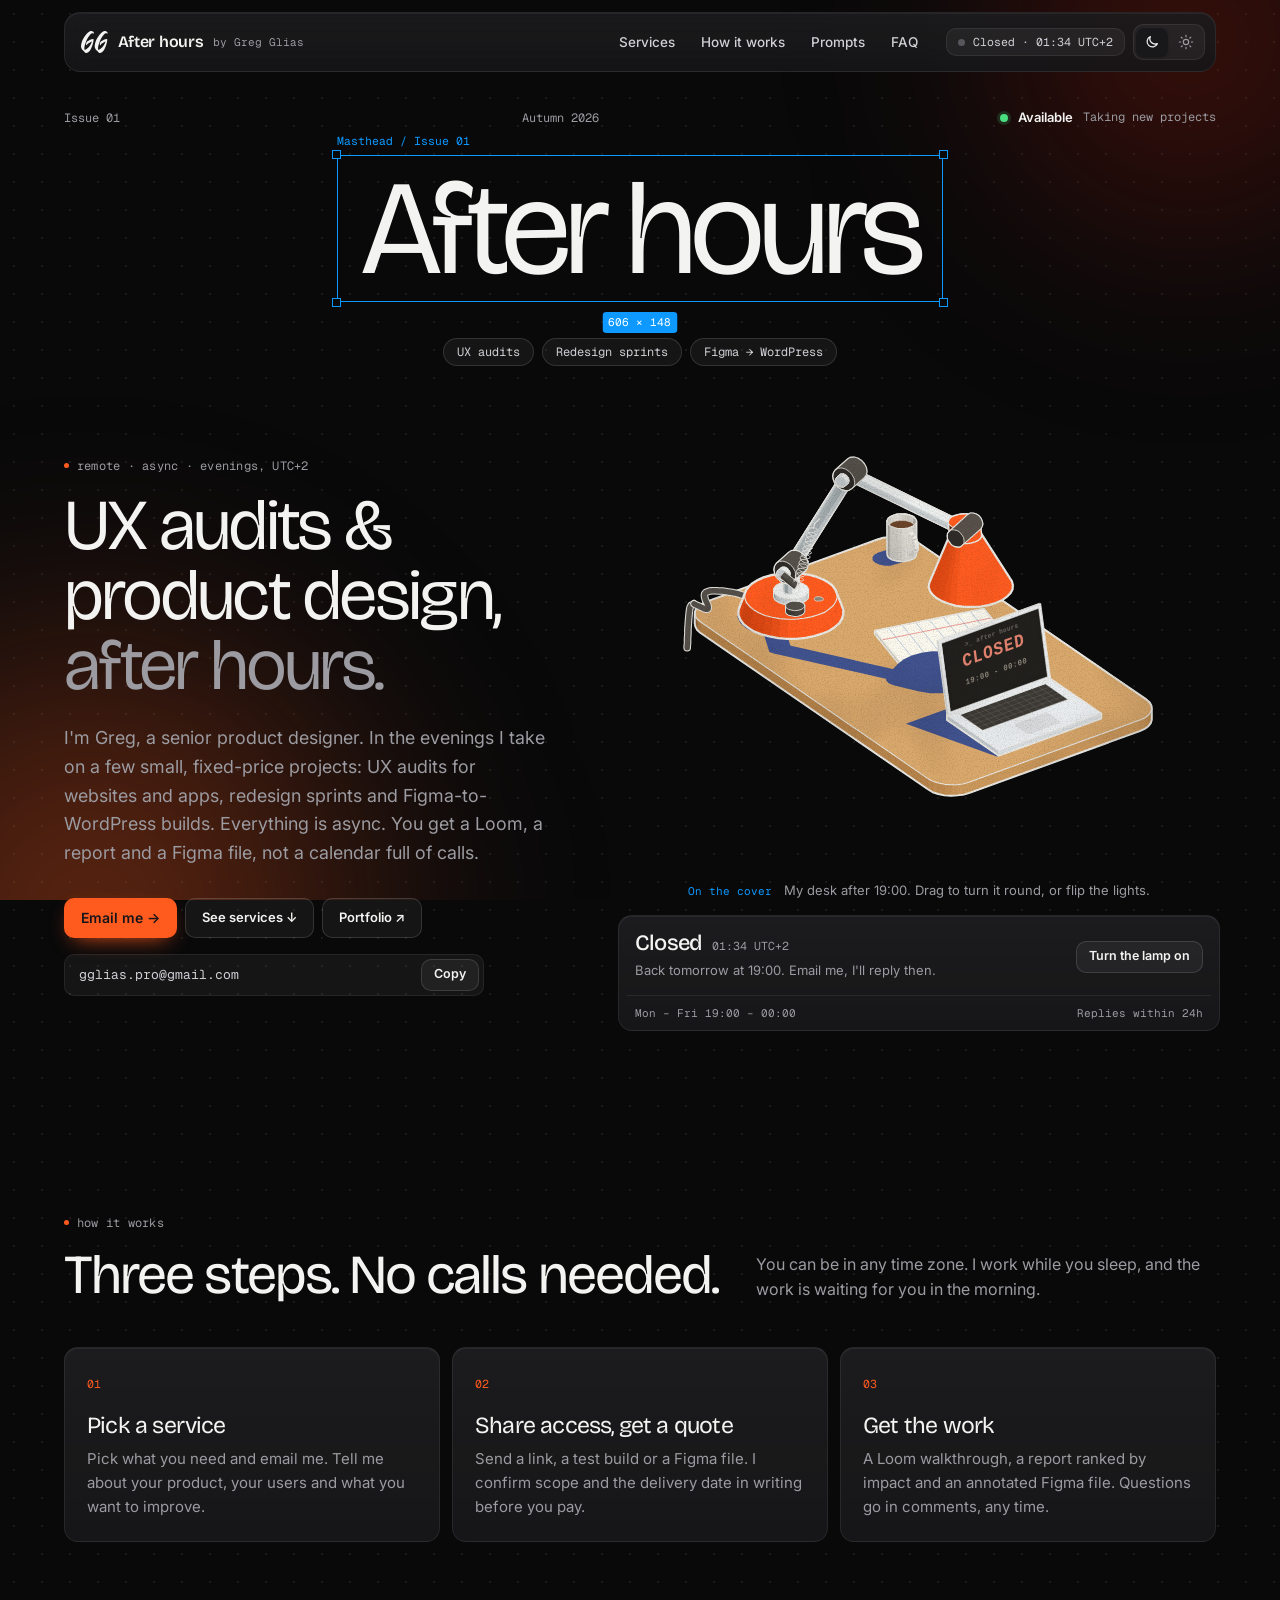
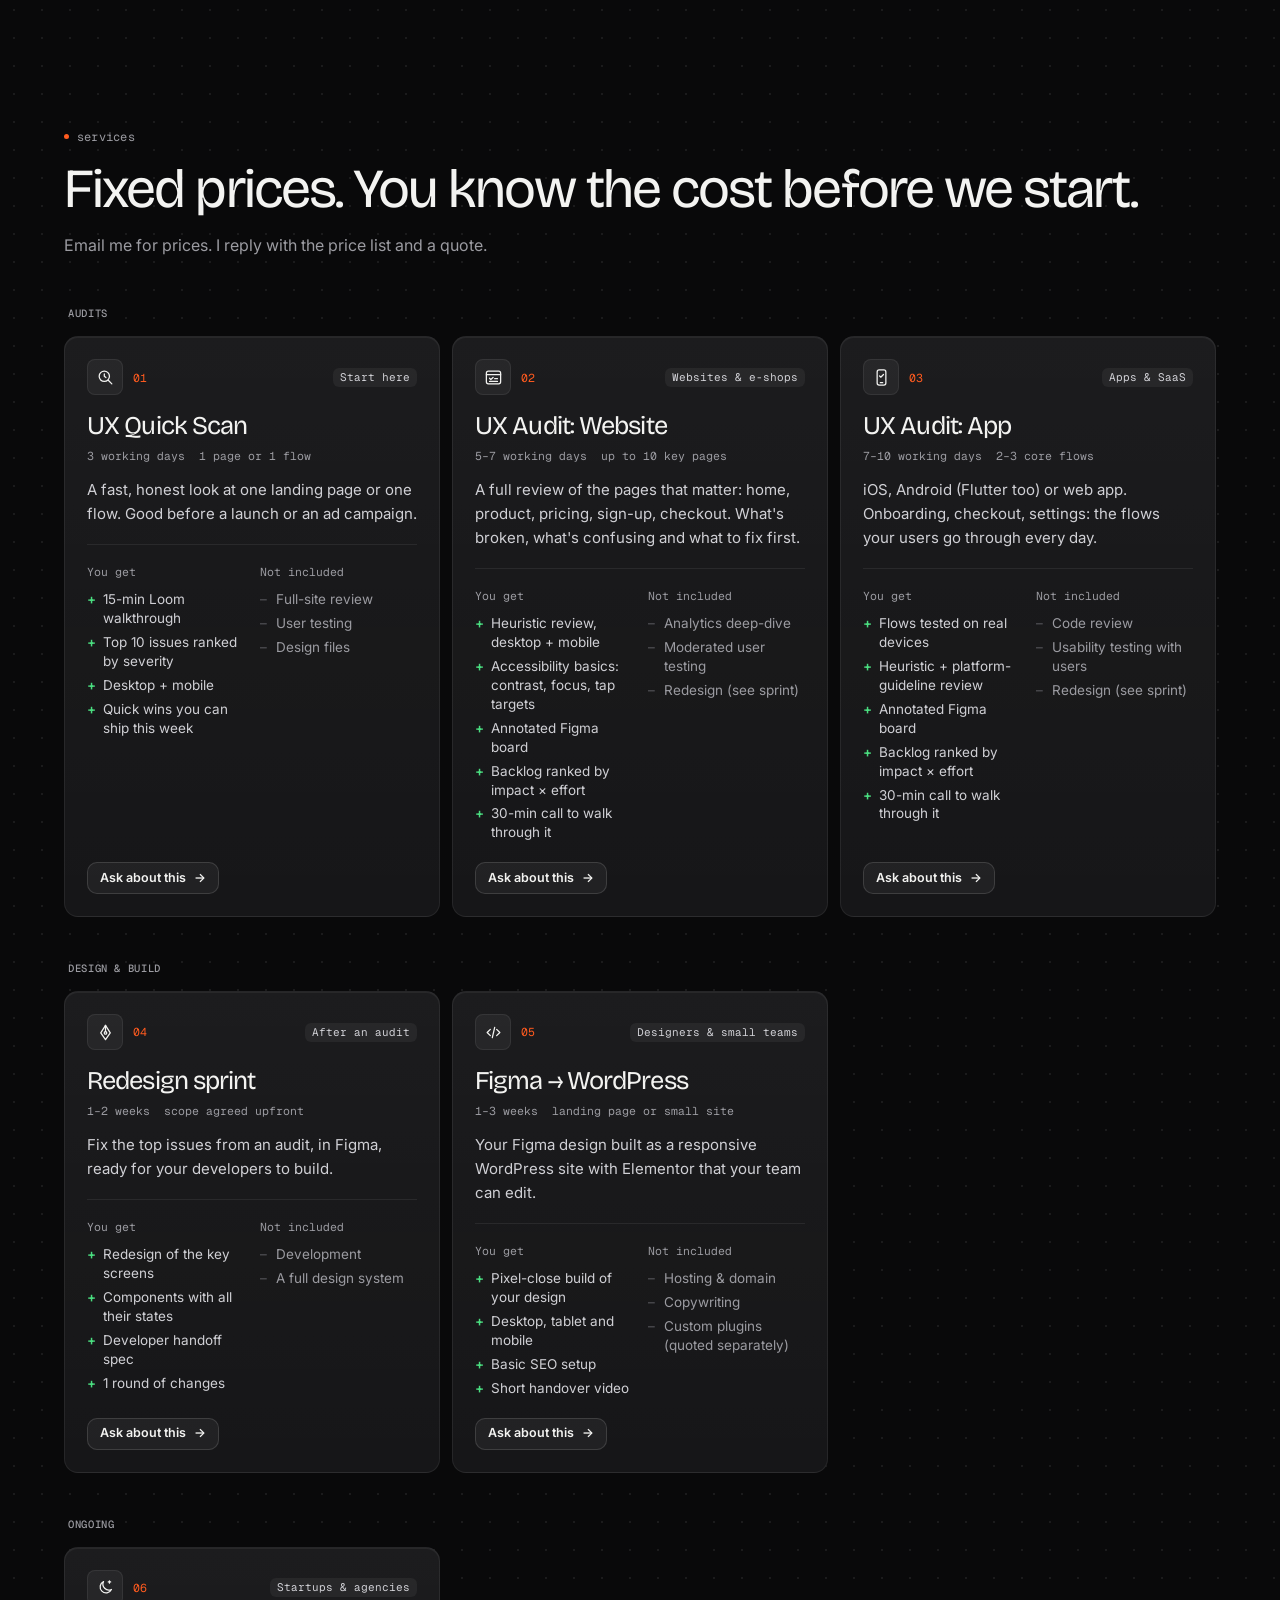
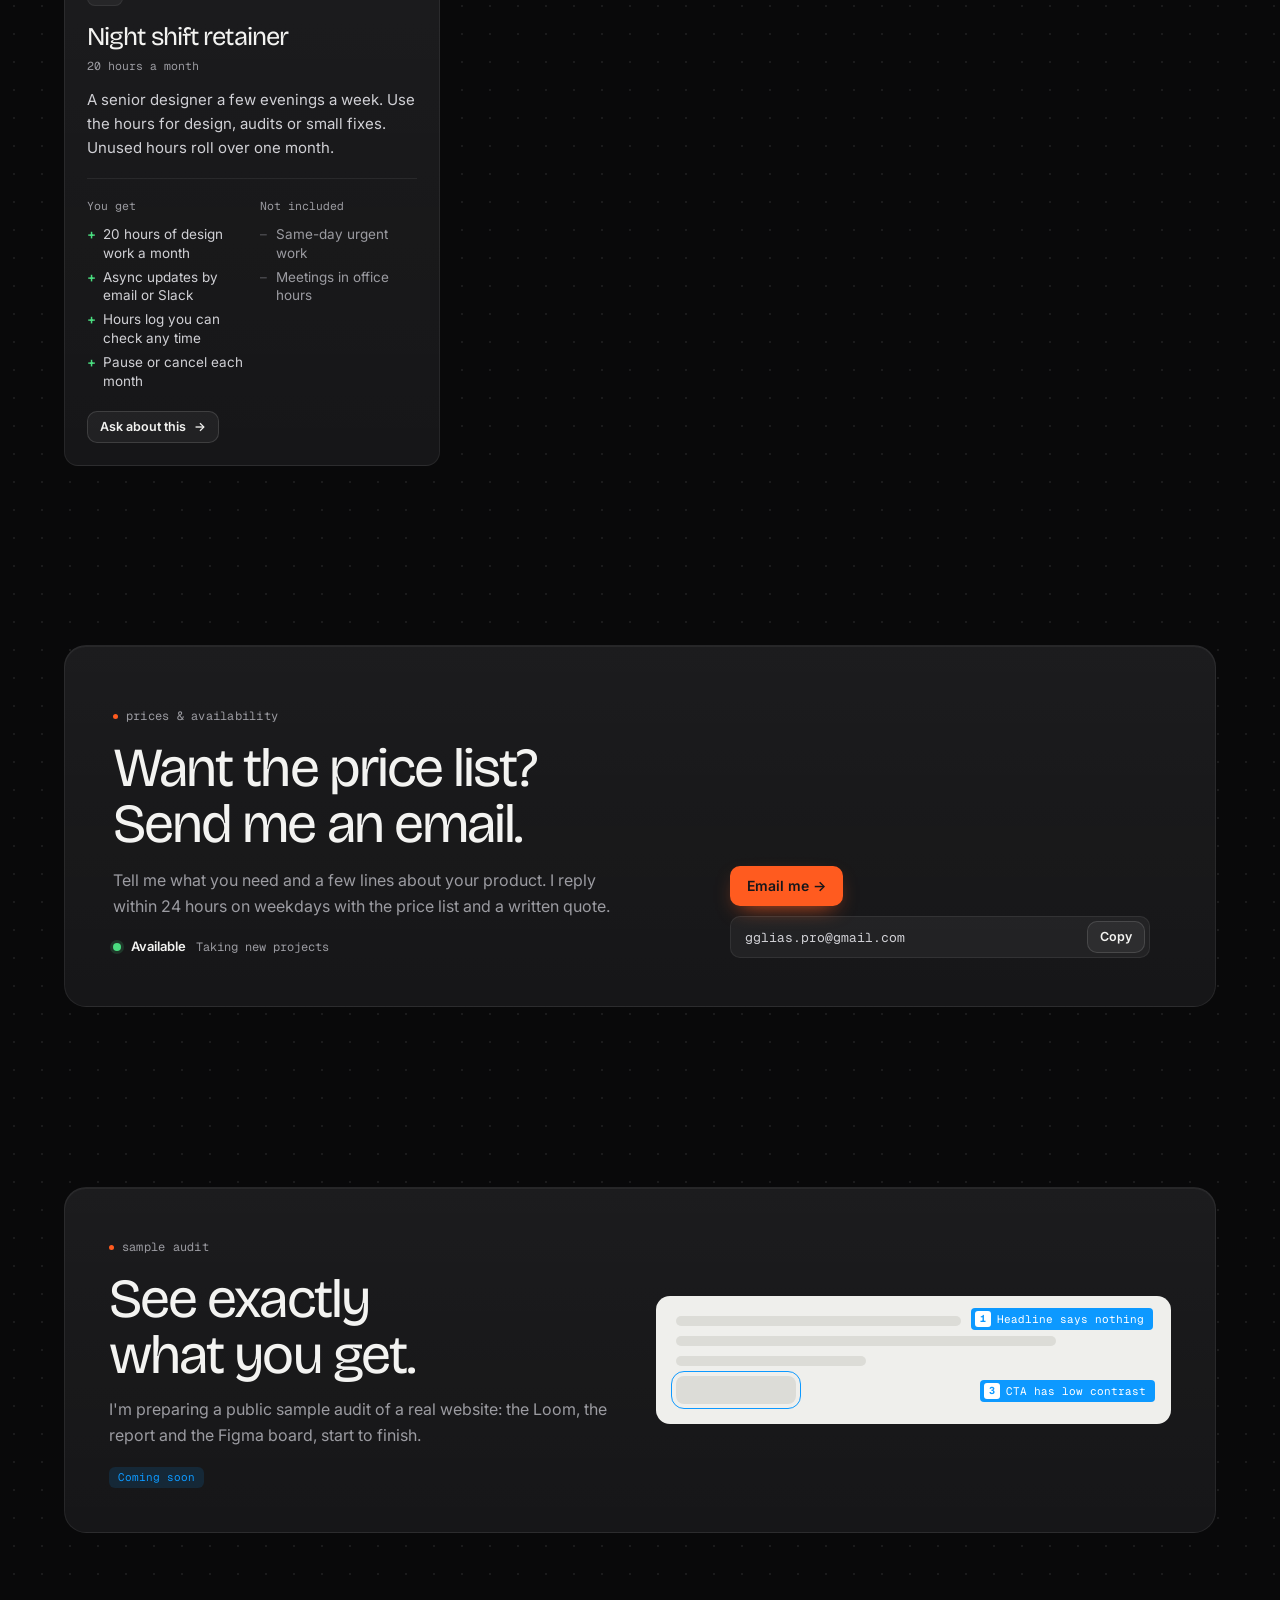
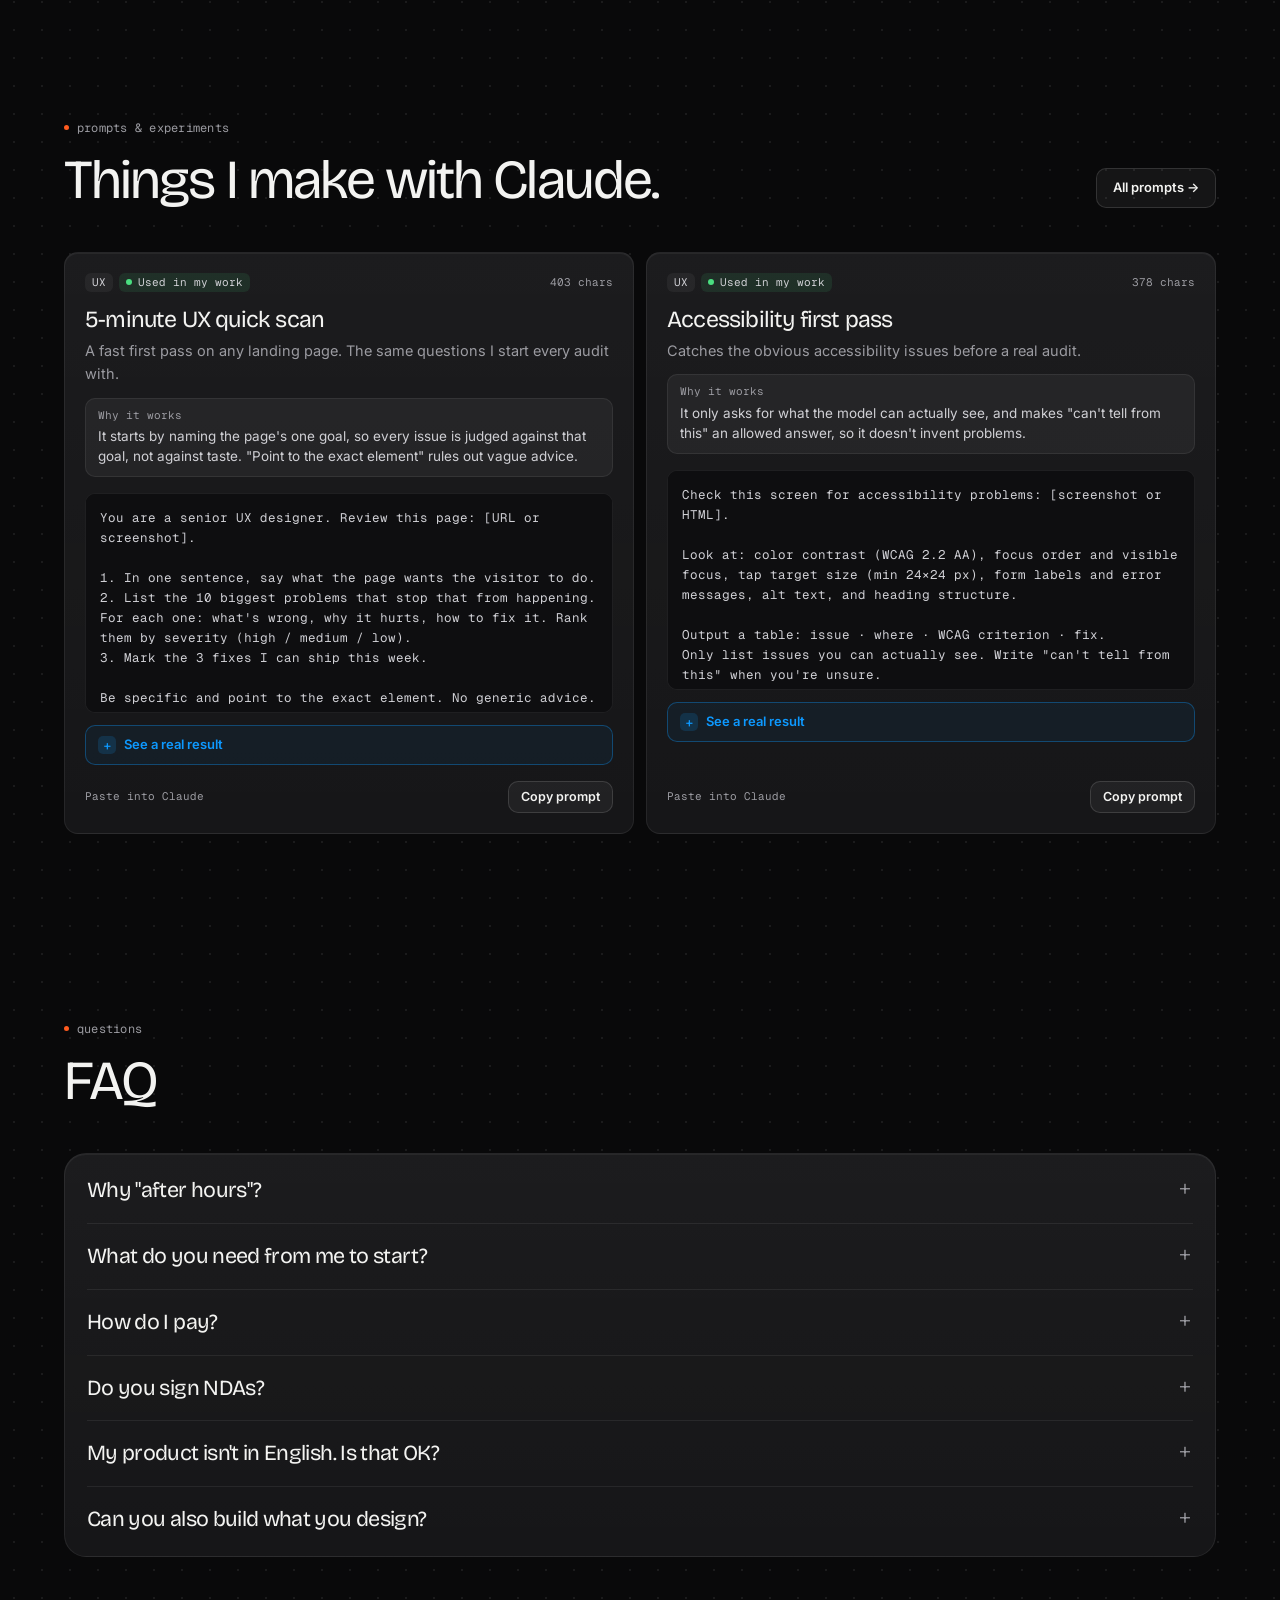
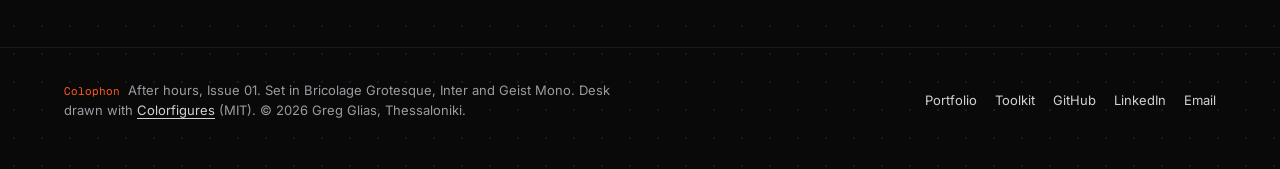
==== commit c417206b: ""Menu" is "Services" everywhere; a line icon for each service Co-Authored-By: Claude Opus 5.5 <norep" ====
--- a/index.html
+++ b/index.html
@@ -19,7 +19,7 @@
   <meta name="twitter:card" content="summary_large_image">
   <meta name="theme-color" content="#09090a">
   <link rel="icon" href="assets/favicon.svg" type="image/svg+xml">
-  <link rel="stylesheet" href="assets/styles.css?v=21">
+  <link rel="stylesheet" href="assets/styles.css?v=22">
   <script>try{var t=localStorage.getItem("ah-theme");if(t==="light")document.documentElement.dataset.theme="light"}catch(e){}</script>
 </head>
 <body>
@@ -29,7 +29,7 @@
   <div class="topbar">
     <a class="brand" href="./"><svg class="brand-mark" aria-hidden="true" focusable="false" viewBox="0 0 525.78 432.28"><g fill="currentColor"><path d="M209.18,208.44c-3.18,1.28-5.66,2.13-8,3.23-17.44,8.12-34.71,16.56-51.15,26.6a116.94,116.94,0,0,0-29.23,25.48c-1.2,1.45-2.16,3.1-3,4.34.07,1.86,1.25,1.66,2.06,2,2.94,1.28,3.4,2.54,1.76,4.75-3.48,4.73-8.32,5.7-13.25,2.64a15.84,15.84,0,0,1-6.83-9c-2.43-7.54-2.07-15.22-1-22.87,2.42-17.88,11.33-31.9,25.76-42.59a144.33,144.33,0,0,1,22.12-13.52,519.35,519.35,0,0,1,59.76-25.2c6.8-2.36,13.65-4.62,20.55-6.68a41,41,0,0,1,9.21-1.58c5.13-.3,7.4,1.59,8.49,6.81A27.88,27.88,0,0,1,247,170c-.54,9.36-.8,18.76-2,28-7.36,55.41-25.45,107.4-50.9,156.95-7,13.71-14.82,27-24.91,38.75A139.16,139.16,0,0,1,136,422.44c-10.45,6.35-21.54,10.43-34.12,9.77a36.08,36.08,0,0,1-17-5.15,51.85,51.85,0,0,1-12.49-10.82c-7.09-8.16-14.14-16.36-21.35-24.42-3.19-3.57-6.74-6.84-10.13-10.24-6.44-6.47-13.24-12.63-19.26-19.47C7.62,346.19.29,327.56,0,306.18A226,226,0,0,1,7.64,244.1c6-22.29,13.17-44.22,22.51-65.38C44.68,145.78,63.51,115.4,85,86.58c12.68-17,26.48-33,42.24-47.26a212.1,212.1,0,0,1,49-32.72c8.7-4.28,17.91-7,27.8-6.56,11.39.48,21.63,3.85,30.43,11.39,7.55,6.46,14.62,13.24,19.16,22.25a47.4,47.4,0,0,1,2.63,5.92,11.88,11.88,0,0,1,.66,4.22c-.22,6.55-5.08,9.57-10.88,6.65A34.3,34.3,0,0,1,239.56,46c-4.64-3.9-10-4.49-15.63-3.47A36.37,36.37,0,0,0,217,44.57c-13.32,5.35-25.28,12.69-35.14,23.33C160,91.51,142.47,118.15,127,146.29c-19.5,35.57-34.16,73.11-45.87,111.88C77,272,72.81,285.77,70.35,300a284.4,284.4,0,0,0-4.55,42.27,95.78,95.78,0,0,0,2.45,23.62c.94,4.11,3.2,5.85,7.31,4.82A80.51,80.51,0,0,0,89.15,366c9.69-4.38,18.35-10.5,26.72-17a271.94,271.94,0,0,0,63.9-70.91c9.48-15.08,18.61-30.32,25.09-47C207.56,224.19,209.92,217.14,209.18,208.44Z"/><path d="M478,208.44c-3.18,1.28-5.66,2.13-8,3.23-17.44,8.12-34.71,16.56-51.15,26.6a116.94,116.94,0,0,0-29.23,25.48c-1.2,1.45-2.16,3.1-3,4.34.06,1.86,1.25,1.66,2.06,2,2.94,1.28,3.4,2.54,1.76,4.75-3.48,4.73-8.32,5.7-13.25,2.64a15.85,15.85,0,0,1-6.84-9c-2.42-7.54-2.06-15.22-1-22.87,2.43-17.88,11.33-31.9,25.76-42.59a144.42,144.42,0,0,1,22.13-13.52,520,520,0,0,1,59.75-25.2c6.81-2.36,13.66-4.62,20.56-6.68a41,41,0,0,1,9.21-1.58c5.13-.3,7.4,1.59,8.49,6.81a27.43,27.43,0,0,1,.66,7.15c-.53,9.36-.8,18.76-2,28-7.36,55.41-25.45,107.4-50.91,156.95-7,13.71-14.81,27-24.91,38.75a138.92,138.92,0,0,1-33.15,28.66c-10.46,6.35-21.55,10.43-34.12,9.77a36.08,36.08,0,0,1-17-5.15,51.85,51.85,0,0,1-12.49-10.82c-7.1-8.16-14.14-16.36-21.35-24.42-3.2-3.57-6.74-6.84-10.13-10.24-6.45-6.47-13.24-12.63-19.26-19.47-14-15.92-21.35-34.55-21.62-55.93a226,226,0,0,1,7.62-62.08c6-22.29,13.17-44.22,22.5-65.38,14.54-32.94,33.37-63.32,54.85-92.14,12.68-17,26.47-33,42.24-47.26a211.89,211.89,0,0,1,49-32.72c8.7-4.28,17.91-7,27.8-6.56,11.39.48,21.62,3.85,30.43,11.39,7.54,6.46,14.62,13.24,19.16,22.25a47.4,47.4,0,0,1,2.63,5.92,11.88,11.88,0,0,1,.66,4.22c-.23,6.55-5.09,9.57-10.88,6.65A34.3,34.3,0,0,1,508.38,46c-4.64-3.9-10-4.49-15.63-3.47a36.25,36.25,0,0,0-6.9,2.06c-13.31,5.35-25.27,12.69-35.13,23.33-21.91,23.61-39.43,50.25-54.86,78.39C376.35,181.86,361.7,219.4,350,258.17c-4.17,13.8-8.36,27.6-10.82,41.84a283.09,283.09,0,0,0-4.56,42.27,96.27,96.27,0,0,0,2.46,23.62c.94,4.11,3.2,5.85,7.31,4.82A80.51,80.51,0,0,0,358,366c9.69-4.38,18.35-10.5,26.72-17a271.73,271.73,0,0,0,63.89-70.91c9.48-15.08,18.62-30.32,25.1-47C476.38,224.19,478.74,217.14,478,208.44Z"/></g></svg>After hours <small>by Greg Glias</small></a>
     <nav class="nav" aria-label="Main">
-      <a href="#menu">Menu</a>
+      <a href="#services">Services</a>
       <a href="#how">How it works</a>
       <a href="prompts/">Prompts</a>
       <a href="#faq">FAQ</a>
@@ -66,7 +66,7 @@
         <p class="hero-lead">I'm Greg, a senior product designer. In the evenings I take on a few small, fixed-price projects: UX audits for websites and apps, redesign sprints and Figma-to-WordPress builds. Everything is async. You get a Loom, a report and a Figma file, not a calendar full of calls.</p>
         <div class="hero-actions">
           <a class="btn btn-primary" href="mailto:gglias.pro@gmail.com?subject=After%20hours%3A%20new%20project">Email me →</a>
-          <a class="btn" href="#menu">See services ↓</a>
+          <a class="btn" href="#services">See services ↓</a>
           <a class="btn" href="https://gglias.github.io/" target="_blank" rel="noopener">Portfolio ↗</a>
         </div>
         <div class="copy-line">
@@ -109,7 +109,7 @@
       <div class="steps">
         <article class="step surface reveal">
           <span class="step-num">01</span>
-          <h3>Pick from the menu</h3>
+          <h3>Pick a service</h3>
           <p>Pick what you need and email me. Tell me about your product, your users and what you want to improve.</p>
         </article>
         <article class="step surface reveal">
@@ -127,12 +127,12 @@
   </section>
 
   <!-- Services -->
-  <section id="menu" aria-labelledby="menu-title">
+  <section id="services" aria-labelledby="services-title">
     <div class="wrap">
       <div class="section-head reveal">
         <div>
-          <p class="eyebrow">the menu</p>
-          <h2 id="menu-title">Fixed prices. You know the cost before we start.</h2>
+          <p class="eyebrow">services</p>
+          <h2 id="services-title">Fixed prices. You know the cost before we start.</h2>
         </div>
         <p>Email me for prices. I reply with the price list and a quote.</p>
       </div>
@@ -141,7 +141,7 @@
         <h3 class="group-title">Audits</h3>
         <div class="svc-grid">
           <article class="svc surface reveal">
-            <div class="svc-top"><span class="toc-no">01</span><span class="tag">Start here</span></div>
+            <div class="svc-top"><span class="svc-ic"><svg viewBox="0 0 24 24" aria-hidden="true"><circle cx="10.5" cy="10.5" r="6.5"/><path d="M15.5 15.5 20 20"/><path d="M10.5 7.5v3l2 1.5"/></svg></span><span class="toc-no">01</span><span class="tag">Start here</span></div>
             <h4>UX Quick Scan</h4>
             <p class="item-meta"><span>3 working days</span><span>1 page or 1 flow</span></p>
             <p class="item-desc">A fast, honest look at one landing page or one flow. Good before a launch or an ad campaign.</p>
@@ -152,7 +152,7 @@
             <p class="svc-ask"><a class="btn btn-sm" href="mailto:gglias.pro@gmail.com?subject=Inquiry%3A%20UX%20Quick%20Scan">Ask about this<span class="visually-hidden"> UX Quick Scan</span></a></p>
           </article>
           <article class="svc surface reveal">
-            <div class="svc-top"><span class="toc-no">02</span><span class="tag">Websites &amp; e-shops</span></div>
+            <div class="svc-top"><span class="svc-ic"><svg viewBox="0 0 24 24" aria-hidden="true"><rect x="3" y="4" width="18" height="16" rx="2.5"/><path d="M3 8.5h18"/><path d="m7 13 1.6 1.6L11.5 12"/><path d="M13.5 13.5H17"/><path d="M7 17h10"/></svg></span><span class="toc-no">02</span><span class="tag">Websites &amp; e-shops</span></div>
             <h4>UX Audit: Website</h4>
             <p class="item-meta"><span>5–7 working days</span><span>up to 10 key pages</span></p>
             <p class="item-desc">A full review of the pages that matter: home, product, pricing, sign-up, checkout. What's broken, what's confusing and what to fix first.</p>
@@ -163,7 +163,7 @@
             <p class="svc-ask"><a class="btn btn-sm" href="mailto:gglias.pro@gmail.com?subject=Inquiry%3A%20UX%20Audit%3A%20Website">Ask about this<span class="visually-hidden"> UX Audit: Website</span></a></p>
           </article>
           <article class="svc surface reveal">
-            <div class="svc-top"><span class="toc-no">03</span><span class="tag">Apps &amp; SaaS</span></div>
+            <div class="svc-top"><span class="svc-ic"><svg viewBox="0 0 24 24" aria-hidden="true"><rect x="6.5" y="2.5" width="11" height="19" rx="2.5"/><path d="M10.5 18.5h3"/><path d="m9.5 10 1.6 1.6 3.4-3.4"/></svg></span><span class="toc-no">03</span><span class="tag">Apps &amp; SaaS</span></div>
             <h4>UX Audit: App</h4>
             <p class="item-meta"><span>7–10 working days</span><span>2–3 core flows</span></p>
             <p class="item-desc">iOS, Android (Flutter too) or web app. Onboarding, checkout, settings: the flows your users go through every day.</p>
@@ -179,7 +179,7 @@
         <h3 class="group-title">Design &amp; build</h3>
         <div class="svc-grid">
           <article class="svc surface reveal">
-            <div class="svc-top"><span class="toc-no">04</span><span class="tag">After an audit</span></div>
+            <div class="svc-top"><span class="svc-ic"><svg viewBox="0 0 24 24" aria-hidden="true"><path d="M12 21 6 12.5 12 3l6 9.5z"/><circle cx="12" cy="12.5" r="1.6"/><path d="M12 3v7.9"/></svg></span><span class="toc-no">04</span><span class="tag">After an audit</span></div>
             <h4>Redesign sprint</h4>
             <p class="item-meta"><span>1–2 weeks</span><span>scope agreed upfront</span></p>
             <p class="item-desc">Fix the top issues from an audit, in Figma, ready for your developers to build.</p>
@@ -190,7 +190,7 @@
             <p class="svc-ask"><a class="btn btn-sm" href="mailto:gglias.pro@gmail.com?subject=Inquiry%3A%20Redesign%20sprint">Ask about this<span class="visually-hidden"> Redesign sprint</span></a></p>
           </article>
           <article class="svc surface reveal">
-            <div class="svc-top"><span class="toc-no">05</span><span class="tag">Designers &amp; small teams</span></div>
+            <div class="svc-top"><span class="svc-ic"><svg viewBox="0 0 24 24" aria-hidden="true"><path d="m8 8-4 4 4 4"/><path d="m16 8 4 4-4 4"/><path d="m13.5 5.5-3 13"/></svg></span><span class="toc-no">05</span><span class="tag">Designers &amp; small teams</span></div>
             <h4>Figma → WordPress</h4>
             <p class="item-meta"><span>1–3 weeks</span><span>landing page or small site</span></p>
             <p class="item-desc">Your Figma design built as a responsive WordPress site with Elementor that your team can edit.</p>
@@ -206,7 +206,7 @@
         <h3 class="group-title">Ongoing</h3>
         <div class="svc-grid">
           <article class="svc surface reveal">
-            <div class="svc-top"><span class="toc-no">06</span><span class="tag">Startups &amp; agencies</span></div>
+            <div class="svc-top"><span class="svc-ic"><svg viewBox="0 0 24 24" aria-hidden="true"><path d="M19.5 14.5A7.5 7.5 0 0 1 9.5 4.5a7.5 7.5 0 1 0 10 10Z"/><path d="M17 3.5v3M15.5 5h3"/></svg></span><span class="toc-no">06</span><span class="tag">Startups &amp; agencies</span></div>
             <h4>Night shift retainer</h4>
             <p class="item-meta"><span>20 hours a month</span></p>
             <p class="item-desc">A senior designer a few evenings a week. Use the hours for design, audits or small fixes. Unused hours roll over one month.</p>
--- a/assets/styles.css
+++ b/assets/styles.css
@@ -239,7 +239,11 @@
   transition: border-color .2s, transform .25s var(--ease), box-shadow .2s;
 }
 .svc:hover { border-color: var(--select); transform: translateY(-2px); box-shadow: 0 14px 30px -18px var(--shadow-c); }
-.svc-top { display: flex; align-items: center; justify-content: space-between; gap: 8px; }
+.svc-top { display: flex; align-items: center; gap: 10px; }
+.svc-top .tag { margin-left: auto; }
+.svc-ic { display: grid; place-items: center; width: 36px; height: 36px; flex: none; border-radius: var(--radius-s); background: var(--fill); border: 1px solid var(--line); color: var(--text); transition: background .2s, border-color .2s, color .2s; }
+.svc-ic svg { width: 19px; height: 19px; fill: none; stroke: currentColor; stroke-width: 1.6; stroke-linecap: round; stroke-linejoin: round; }
+.svc:hover .svc-ic { background: var(--select); border-color: var(--select); color: #fff; }
 .toc-no { font: 400 11.5px/1 var(--font-mono); color: var(--accent); }
 .tag { display: inline-block; padding: 4px 7px; border-radius: var(--radius-xs); background: var(--fill); color: var(--text-2); font: 400 11px/1 var(--font-mono); white-space: nowrap; }
 .svc h4 { margin: 18px 0 10px; font-size: 1.6rem; line-height: 1; }
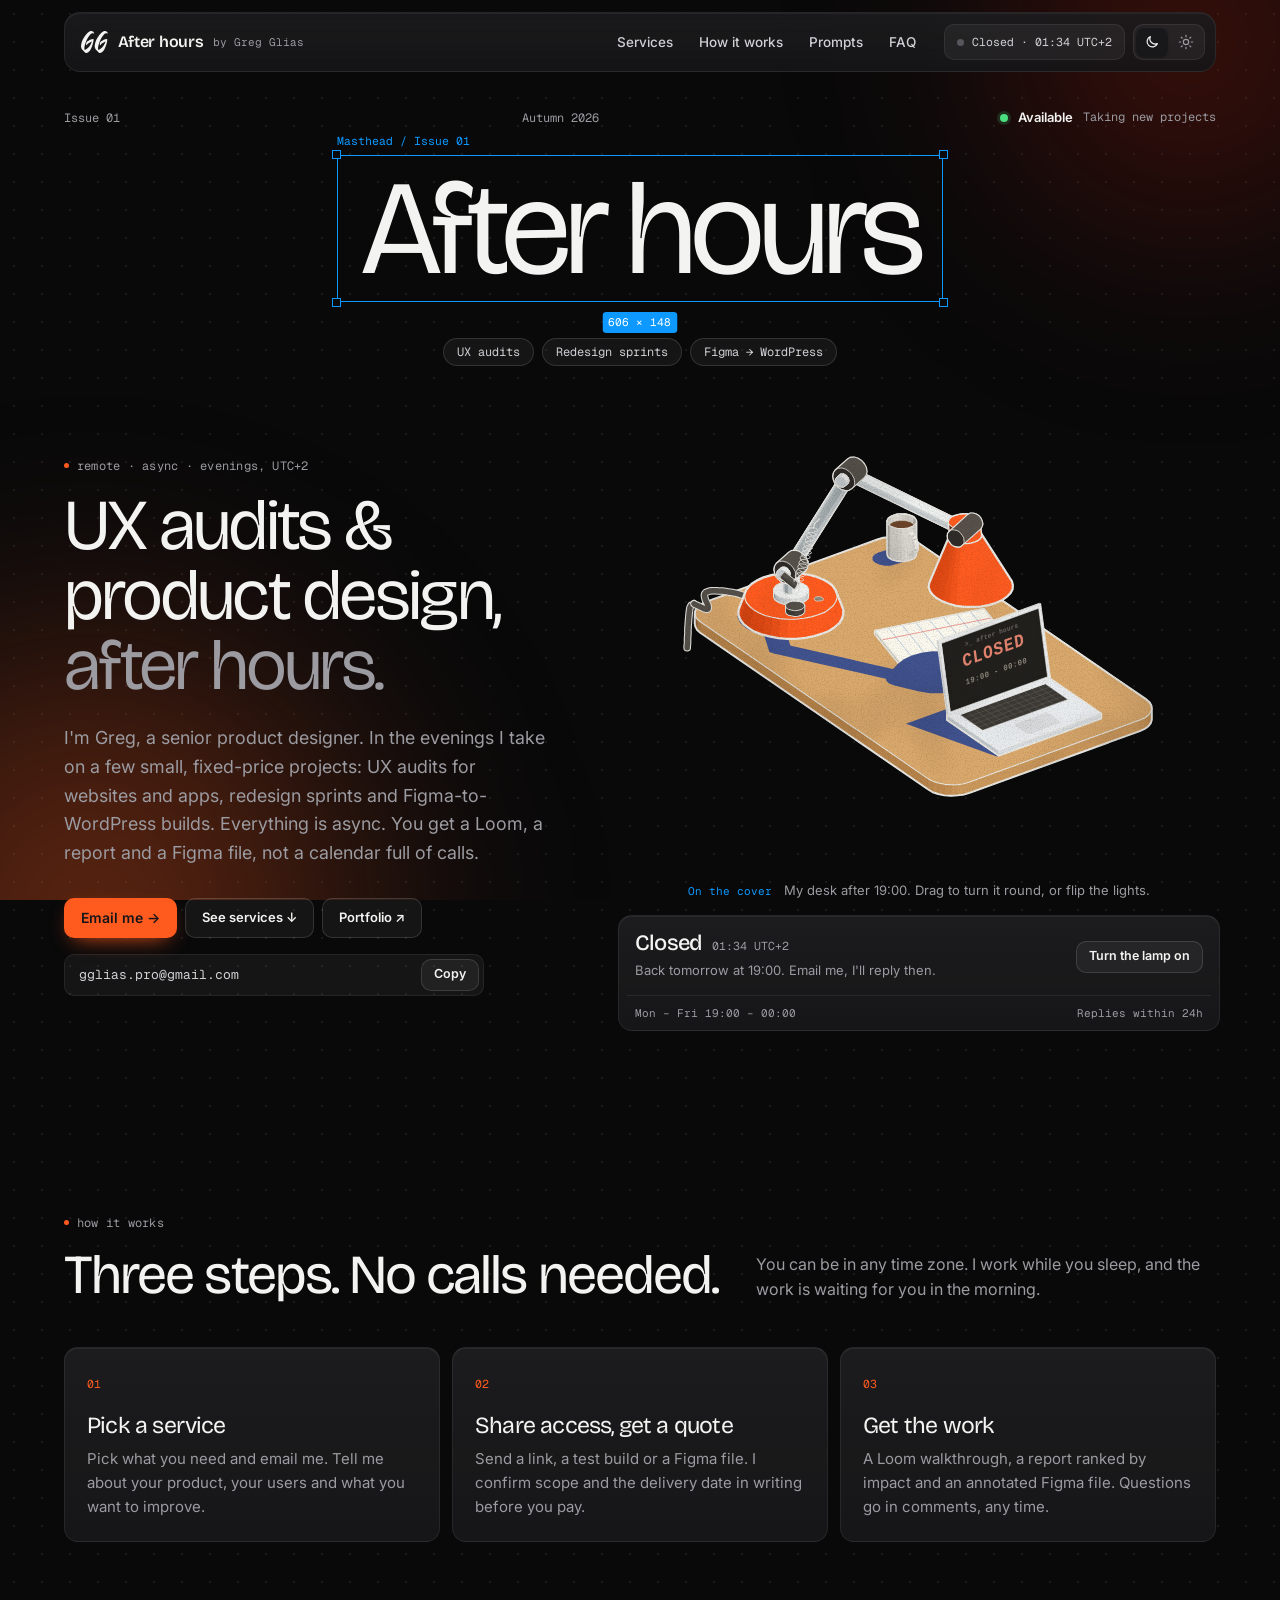
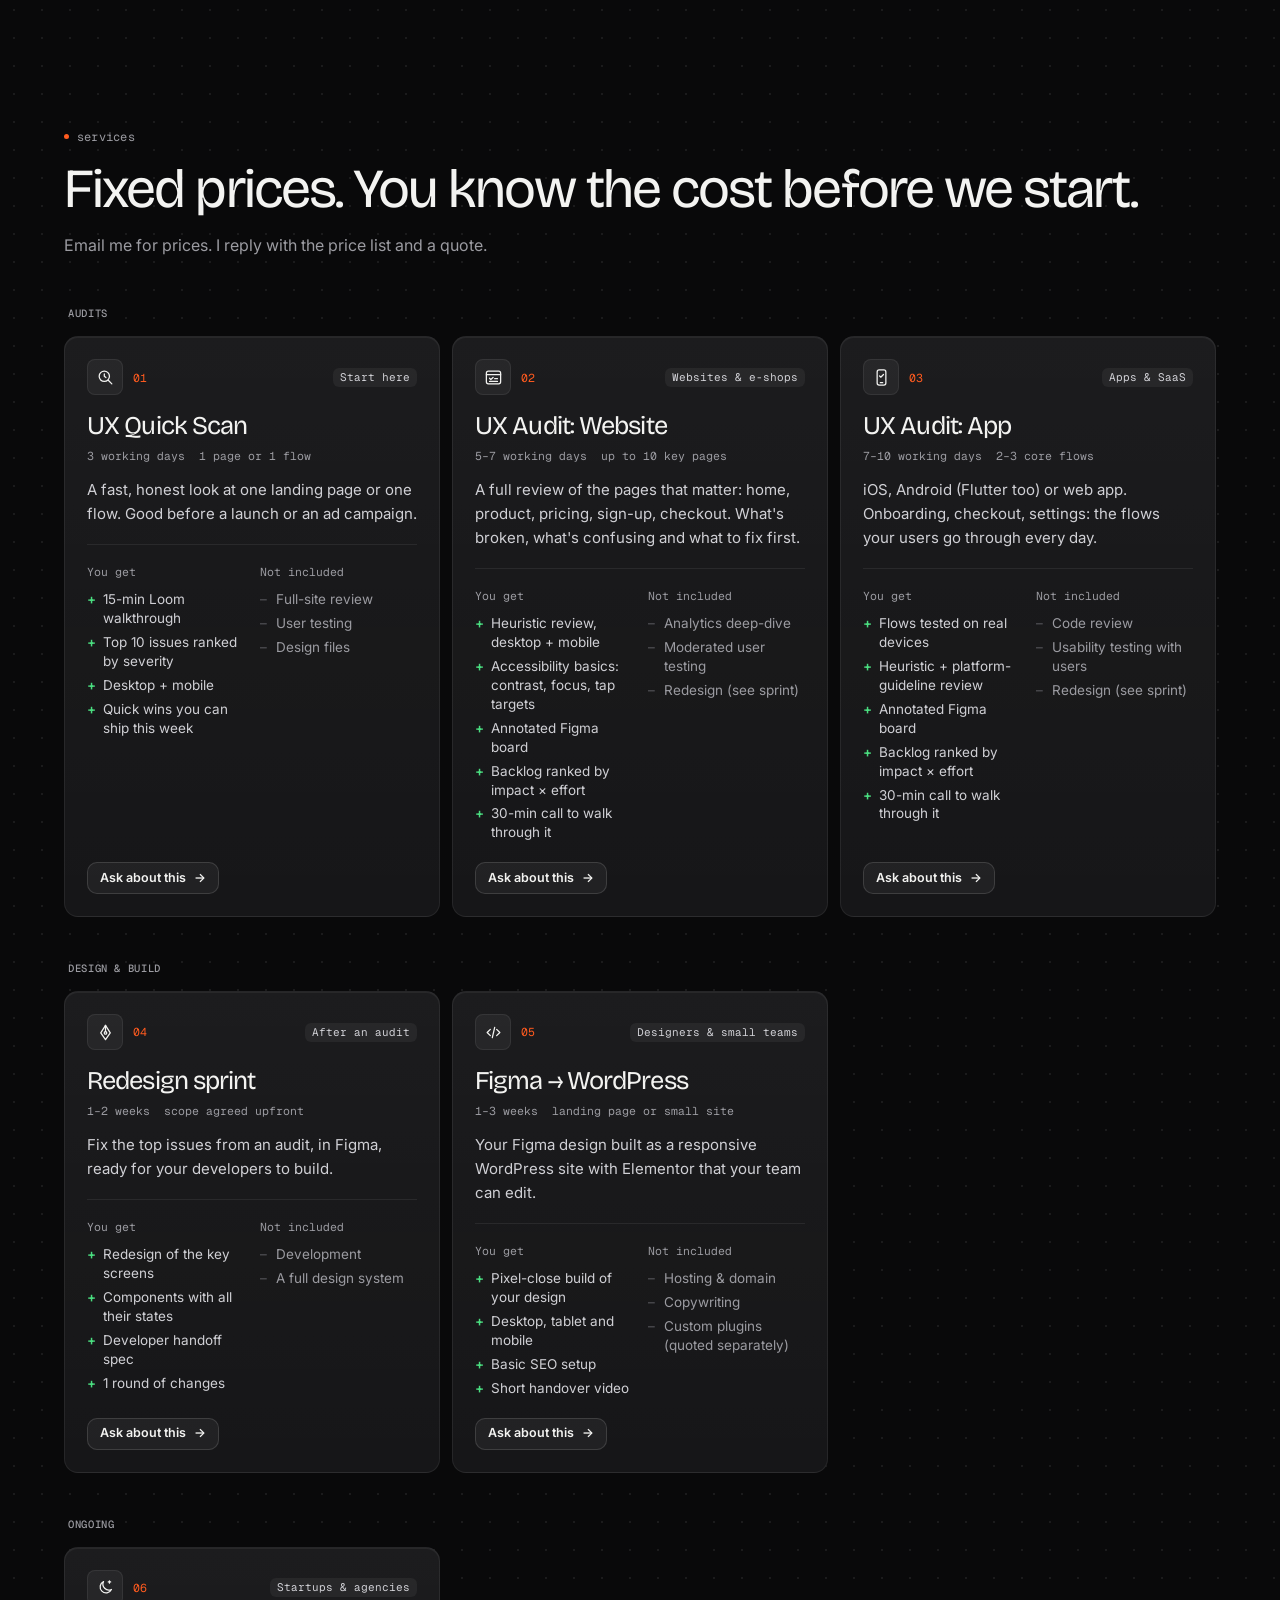
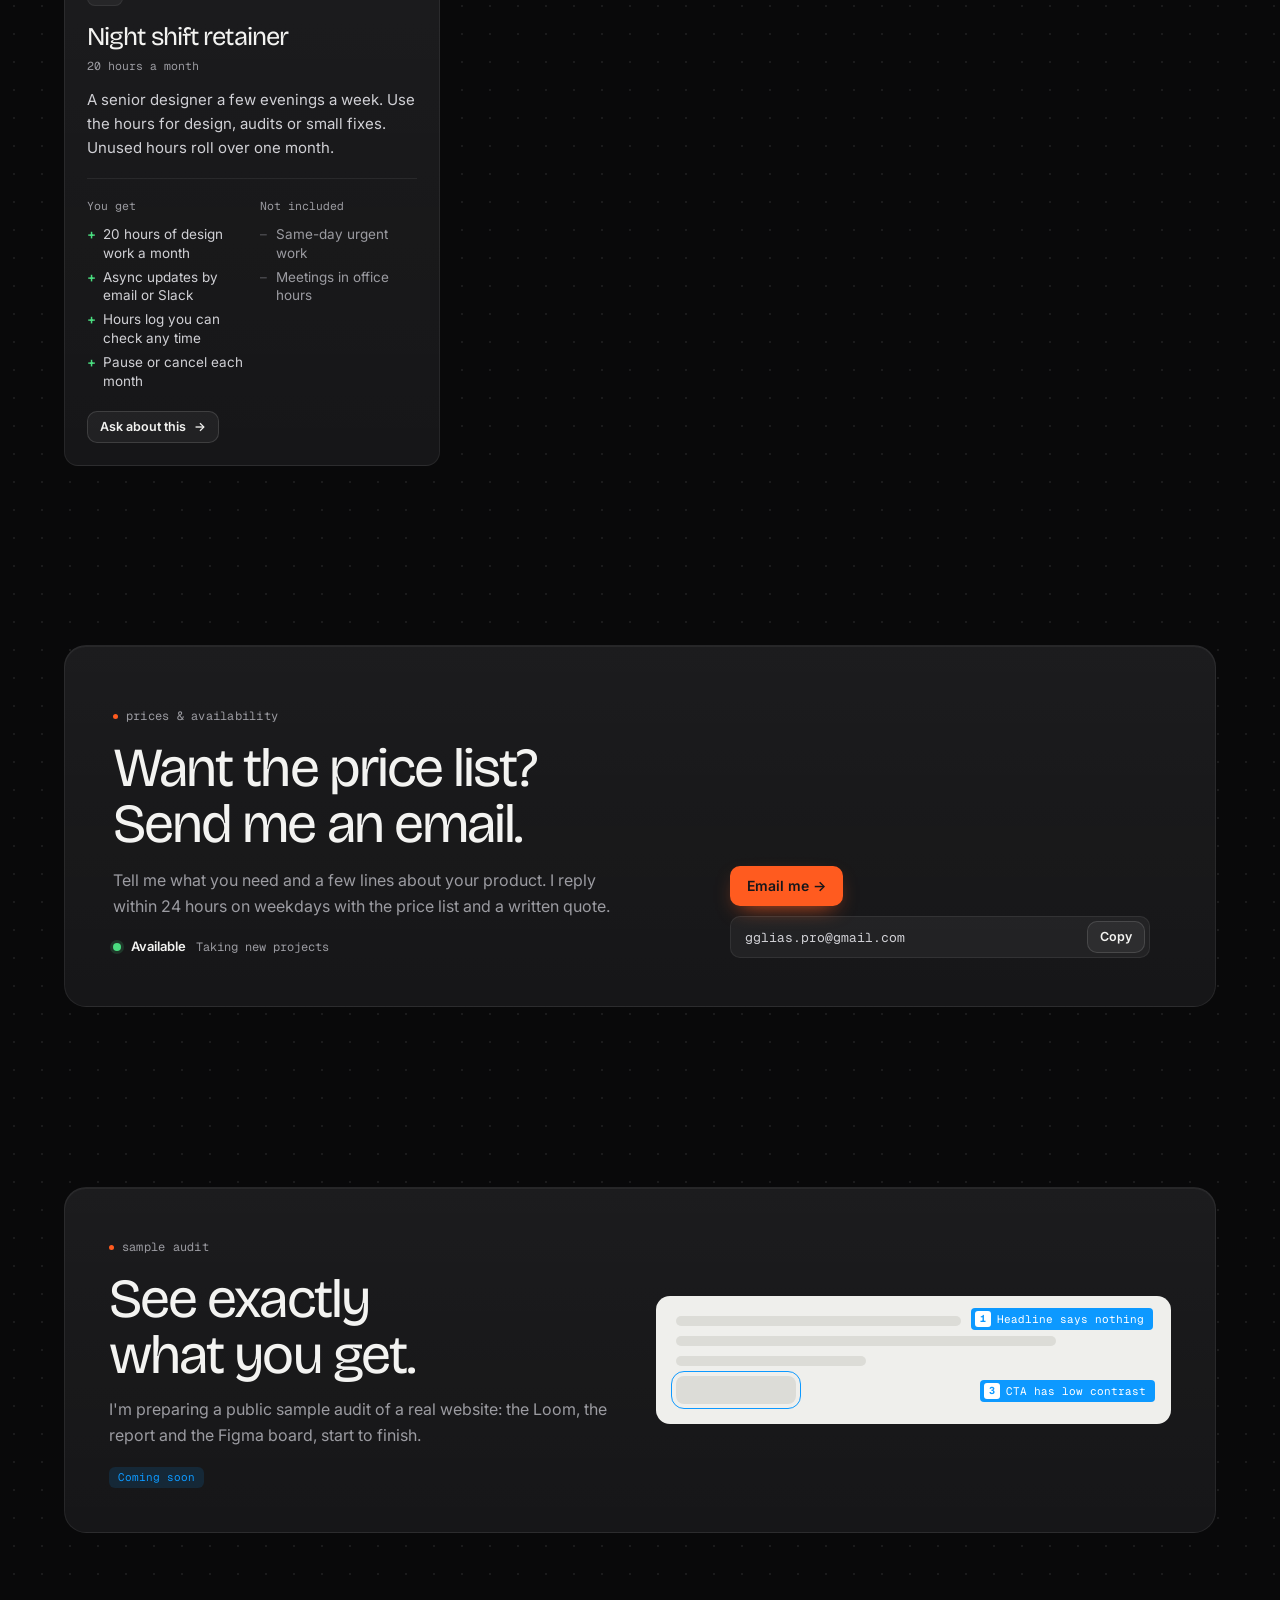
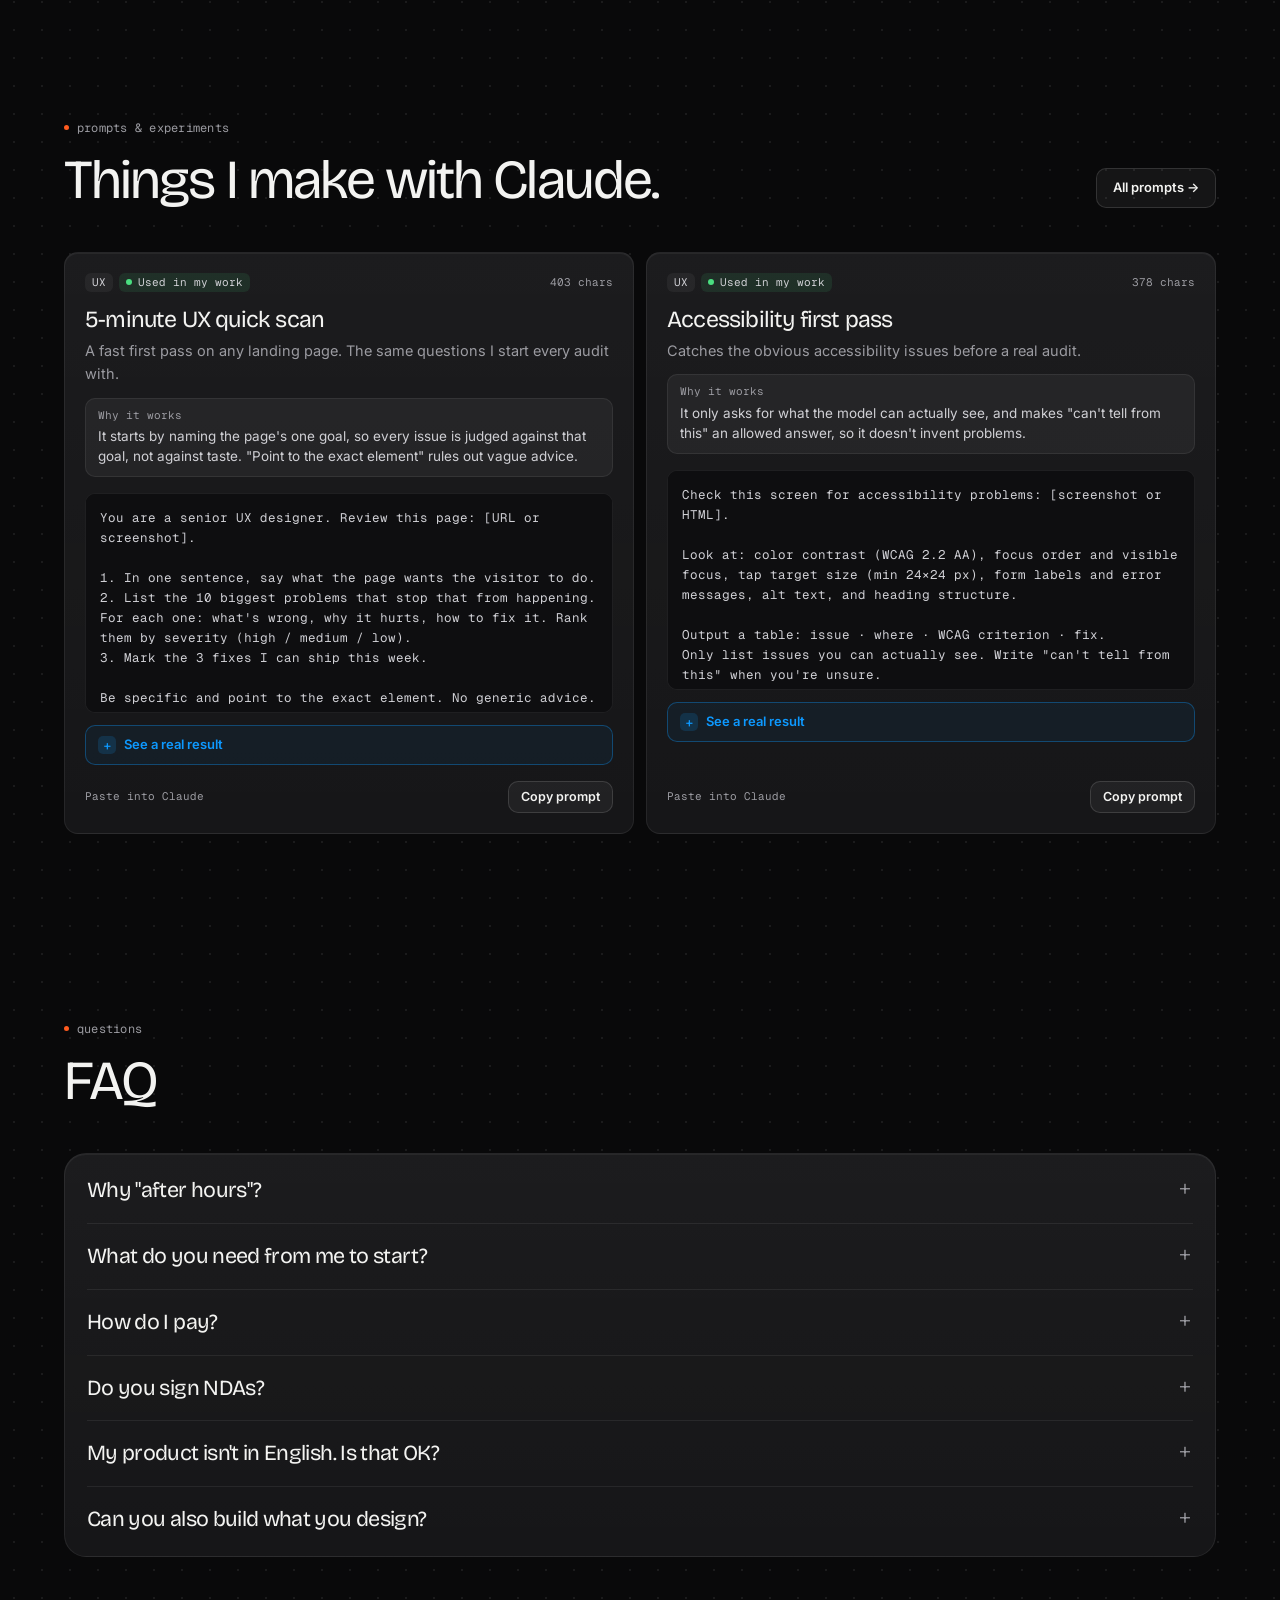
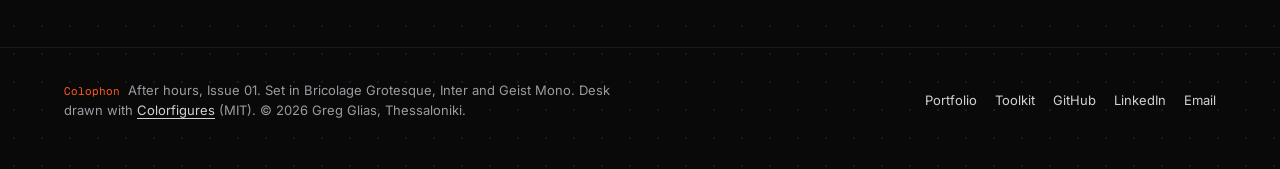
==== commit 43b9b2d2: "Status pill and theme switch share the same height Co-Authored-By: Claude Opus 5.5 <noreply@anthropi" ====
--- a/index.html
+++ b/index.html
@@ -19,7 +19,7 @@
   <meta name="twitter:card" content="summary_large_image">
   <meta name="theme-color" content="#09090a">
   <link rel="icon" href="assets/favicon.svg" type="image/svg+xml">
-  <link rel="stylesheet" href="assets/styles.css?v=22">
+  <link rel="stylesheet" href="assets/styles.css?v=23">
   <script>try{var t=localStorage.getItem("ah-theme");if(t==="light")document.documentElement.dataset.theme="light"}catch(e){}</script>
 </head>
 <body>
--- a/assets/styles.css
+++ b/assets/styles.css
@@ -137,7 +137,7 @@
 .nav a:hover { background: var(--fill); color: var(--text); }
 .nav a[aria-current="page"] { background: rgb(13 153 255 / 0.13); color: var(--text); }
 .header-tools { display: flex; align-items: center; gap: 8px; }
-.status { display: inline-flex; align-items: center; gap: 8px; padding: 7px 11px; border-radius: var(--radius-m); background: var(--fill); border: 1px solid var(--line); font: 400 11.5px/1 var(--font-mono); color: var(--text-2); white-space: nowrap; }
+.status { display: inline-flex; align-items: center; gap: 8px; height: 36px; padding: 0 12px; border-radius: var(--radius-m); background: var(--fill); border: 1px solid var(--line); font: 400 11.5px/1 var(--font-mono); color: var(--text-2); white-space: nowrap; }
 .status { position: relative; cursor: default; }
 .status-tip { display: none; }
 @media (hover: hover) and (min-width: 900px) {
@@ -361,6 +361,7 @@
 @media (max-width: 560px) {
   .brand small, .status-text-long { display: none; }
   .gg-switch button { width: 44px; height: 44px; }
+  .header-tools .status { height: 50px; }
   .btn-sm { min-height: 44px; padding: 10px 14px; }
   .mast-top { margin-bottom: 36px; }
   .mast-sub { margin-top: 48px; }
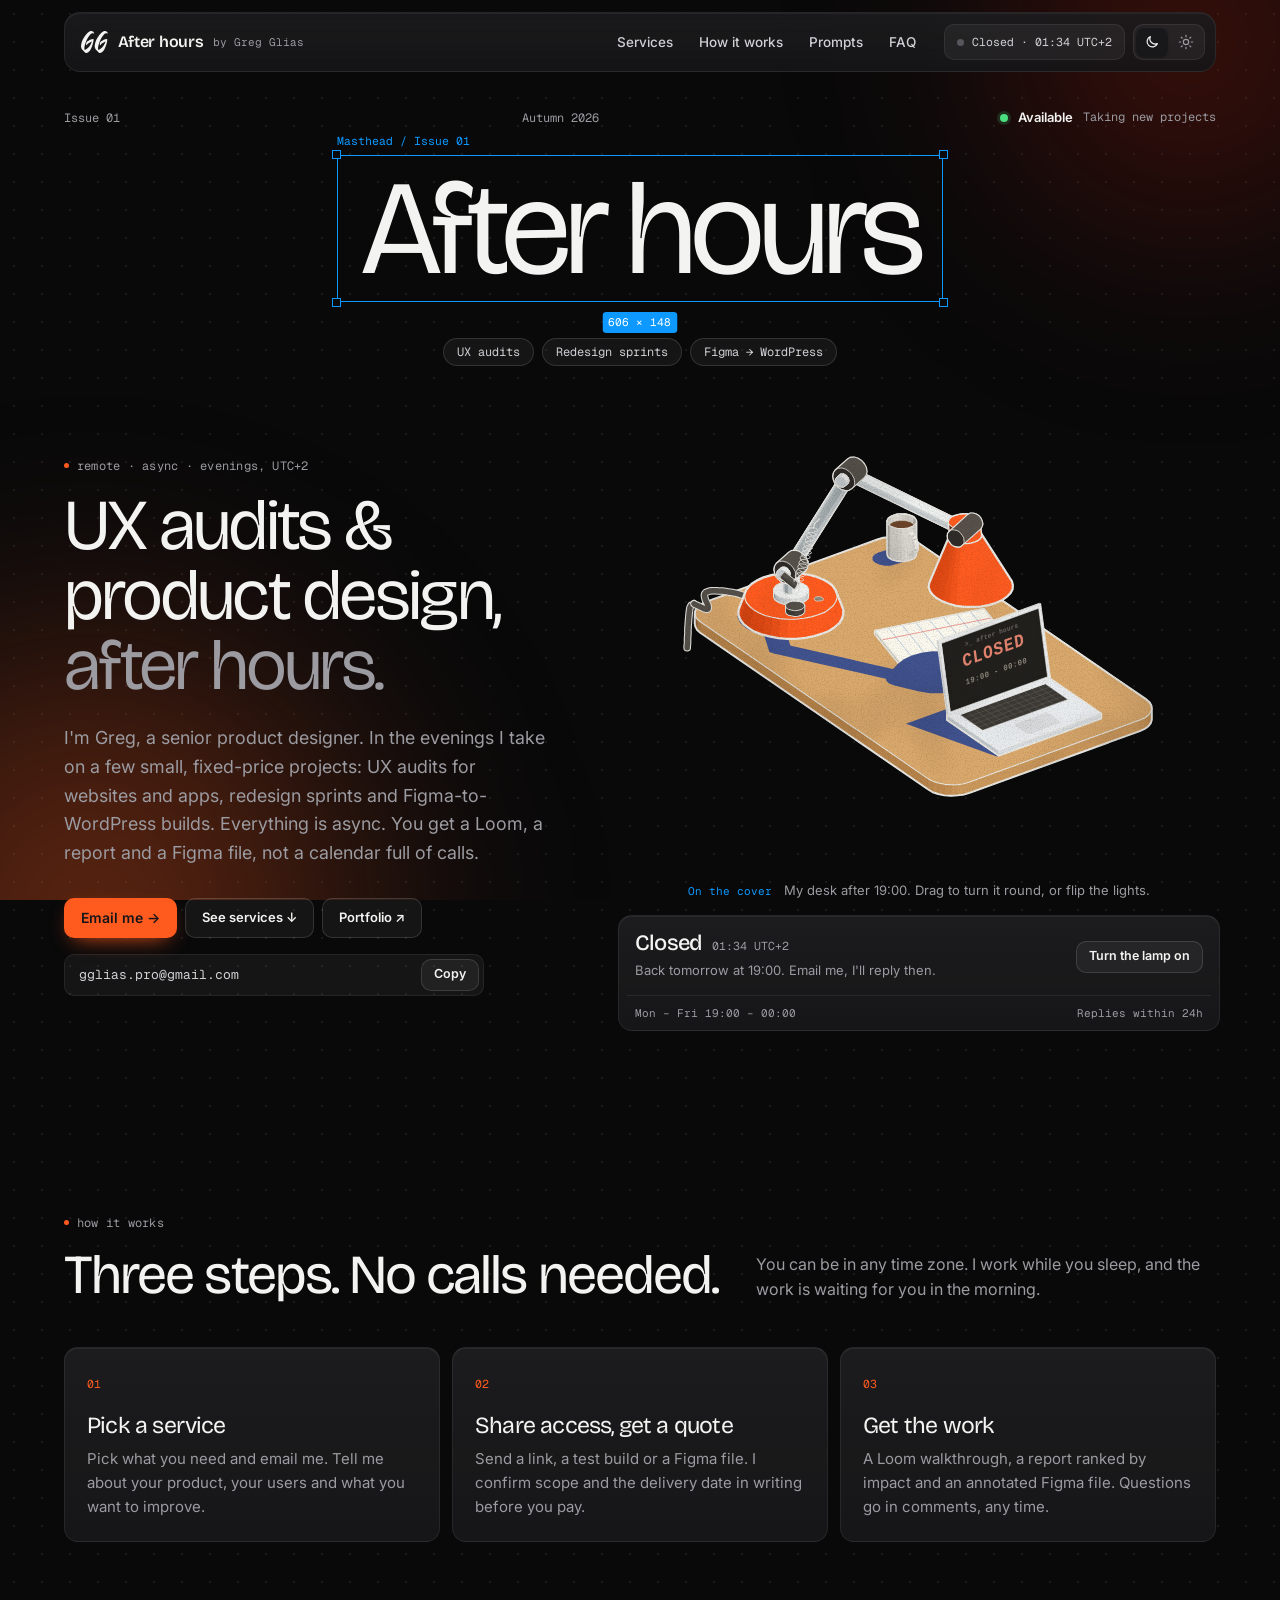
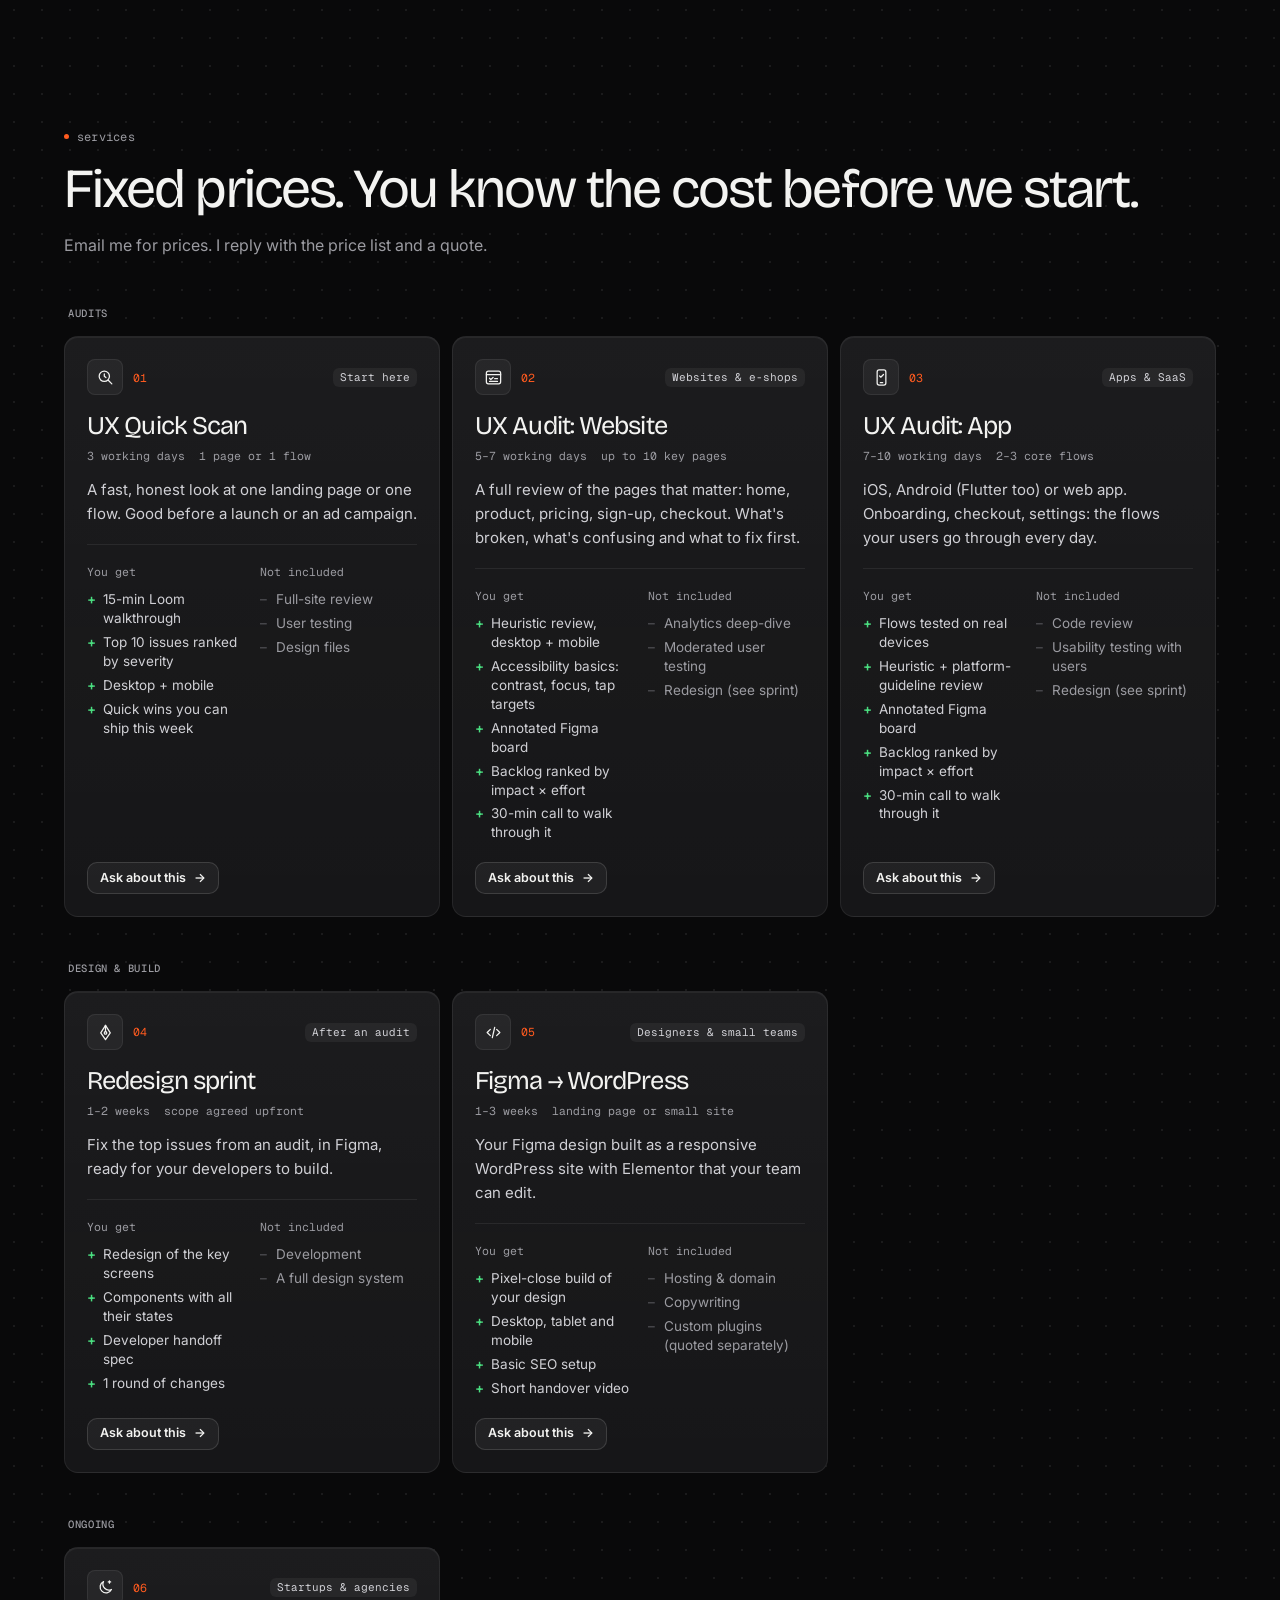
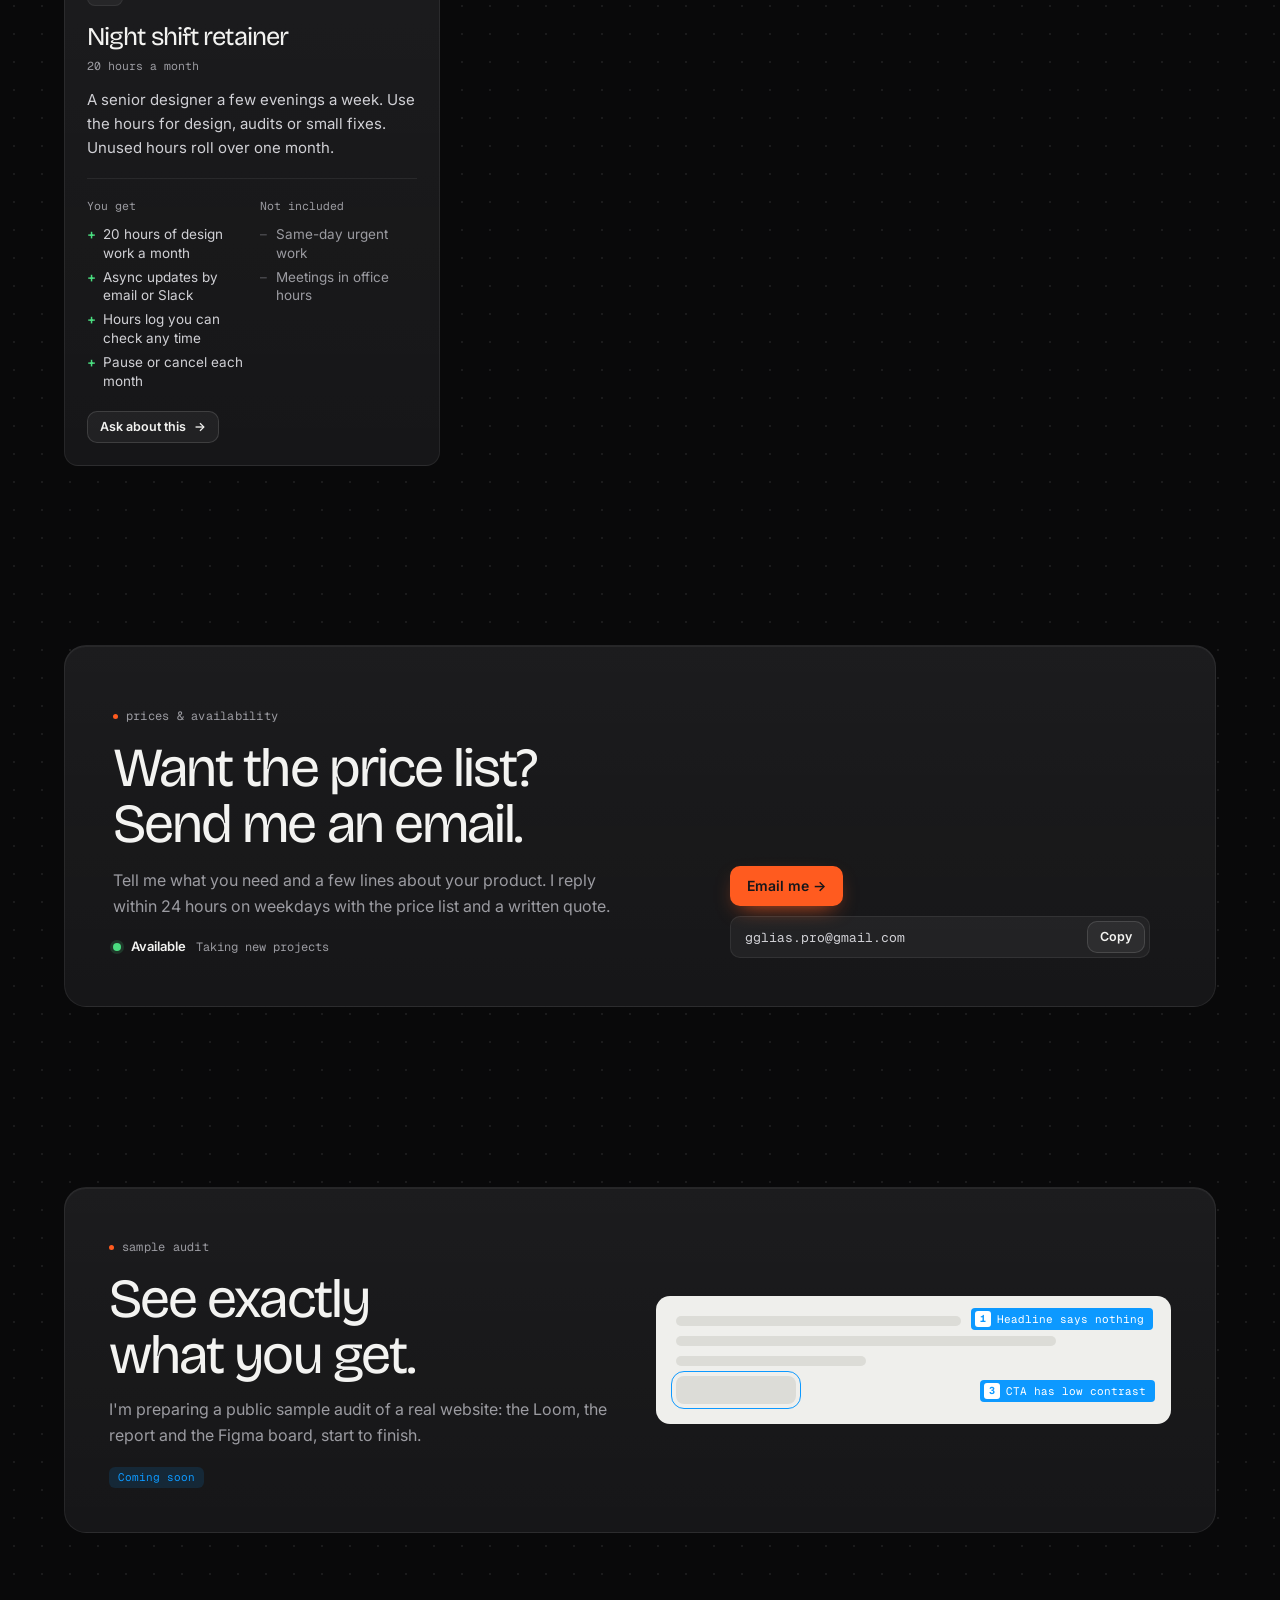
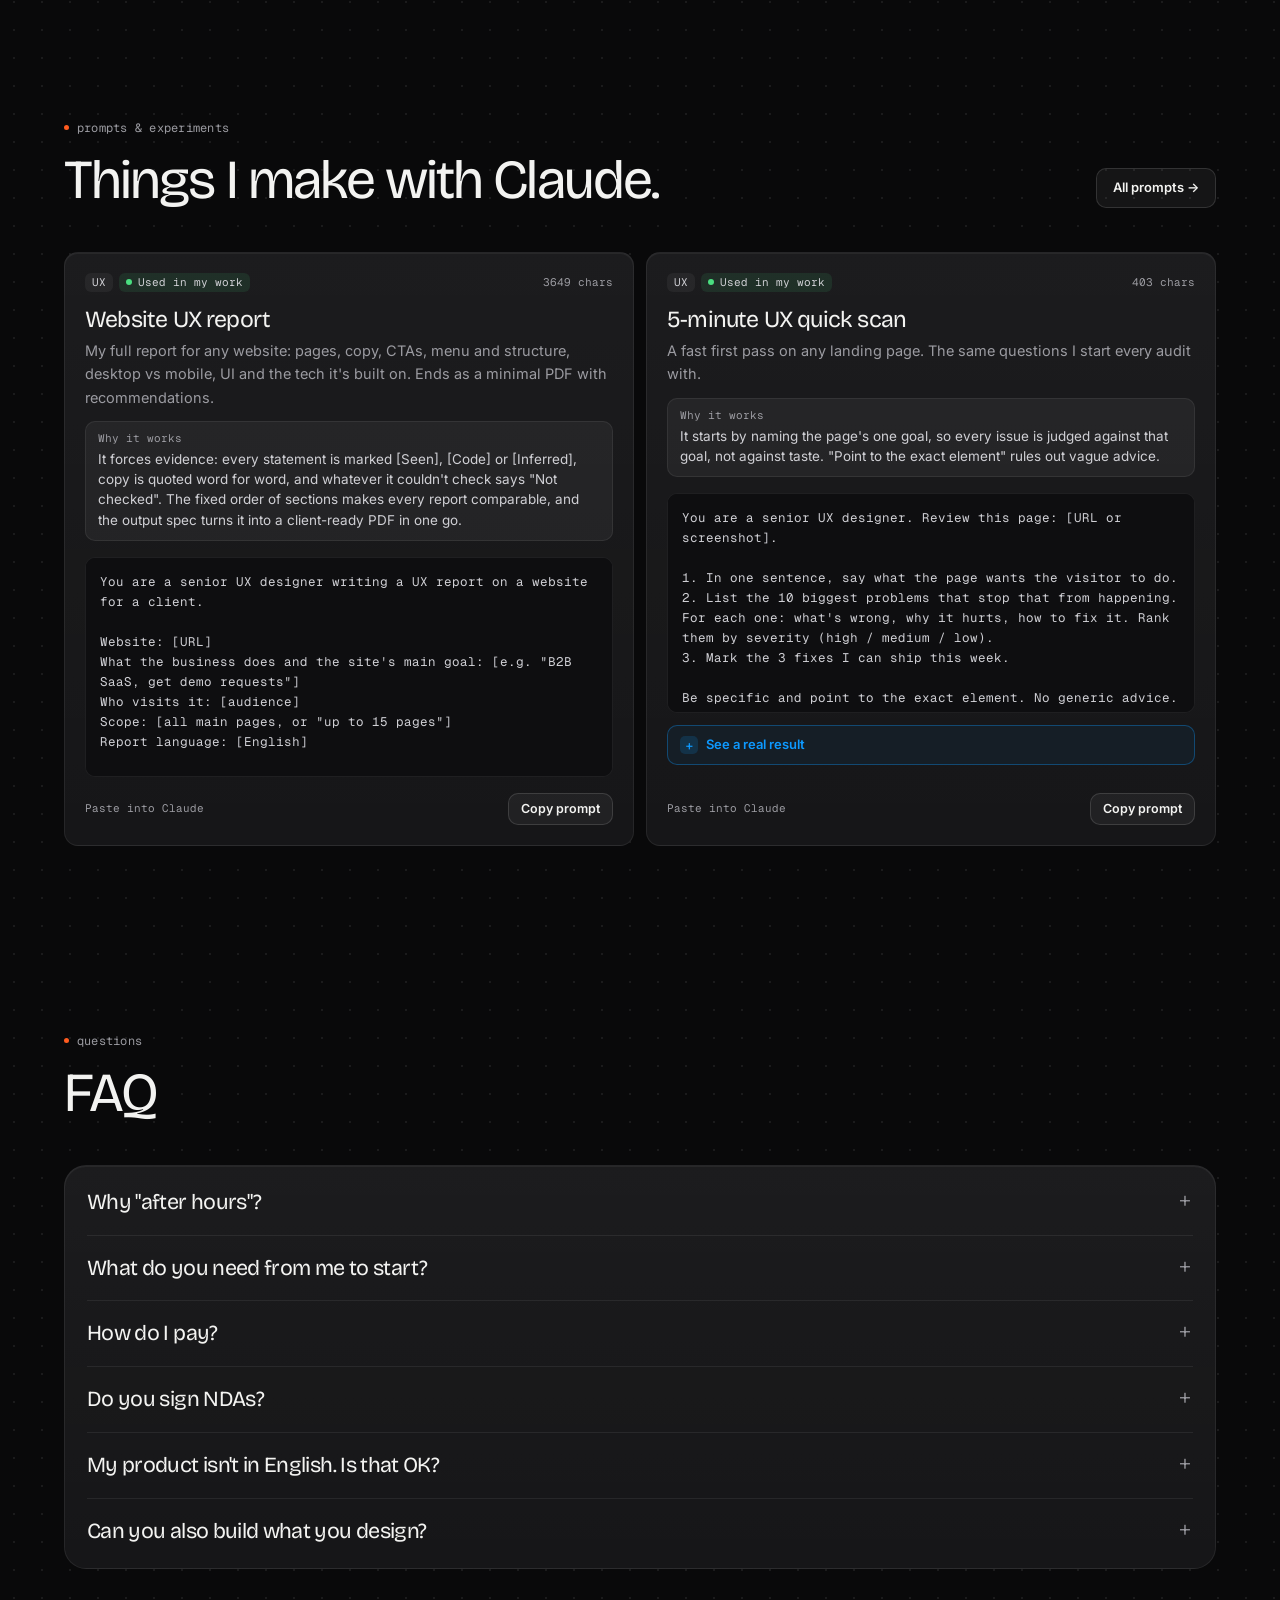
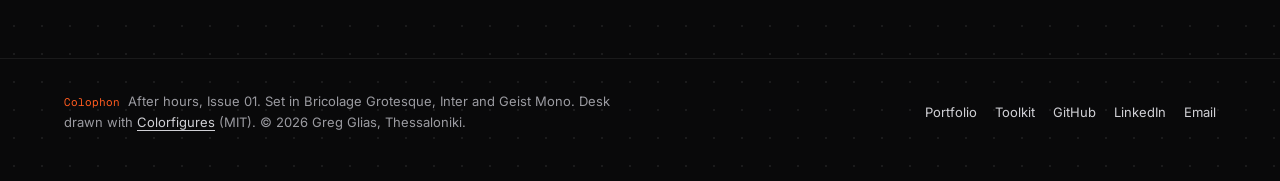
==== commit fc8989ff: "New prompt: Website UX report (pages, copy, CTAs, menu, desktop vs mobile, UI, tech stack, as a mini" ====
--- a/index.html
+++ b/index.html
@@ -334,8 +334,8 @@
 <div class="toast" data-toast role="status"></div>
 
 <script src="assets/availability.js?v=1"></script>
-<script src="assets/prompts.js?v=4"></script>
-<script src="assets/prompts-proof.js?v=2"></script>
+<script src="assets/prompts.js?v=5"></script>
+<script src="assets/prompts-proof.js?v=3"></script>
 <script src="assets/site.js?v=15"></script>
 </body>
 </html>
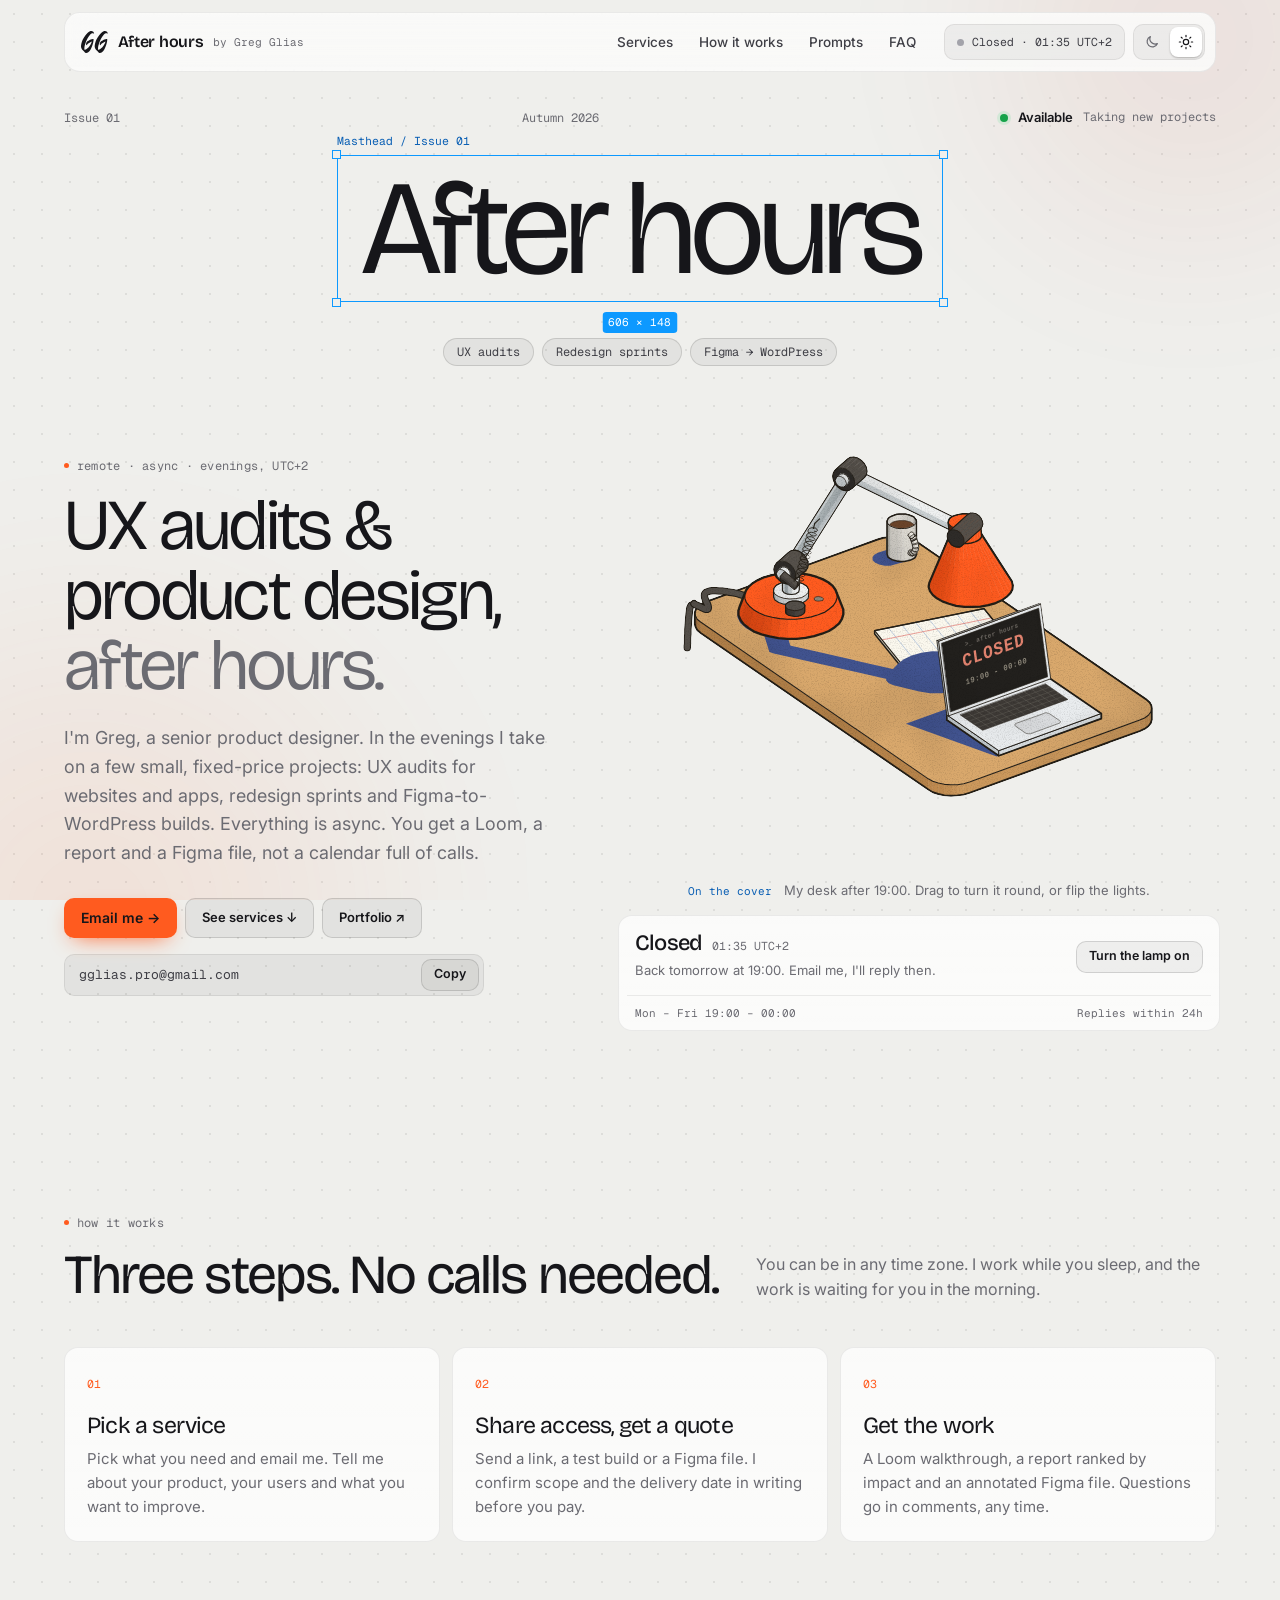
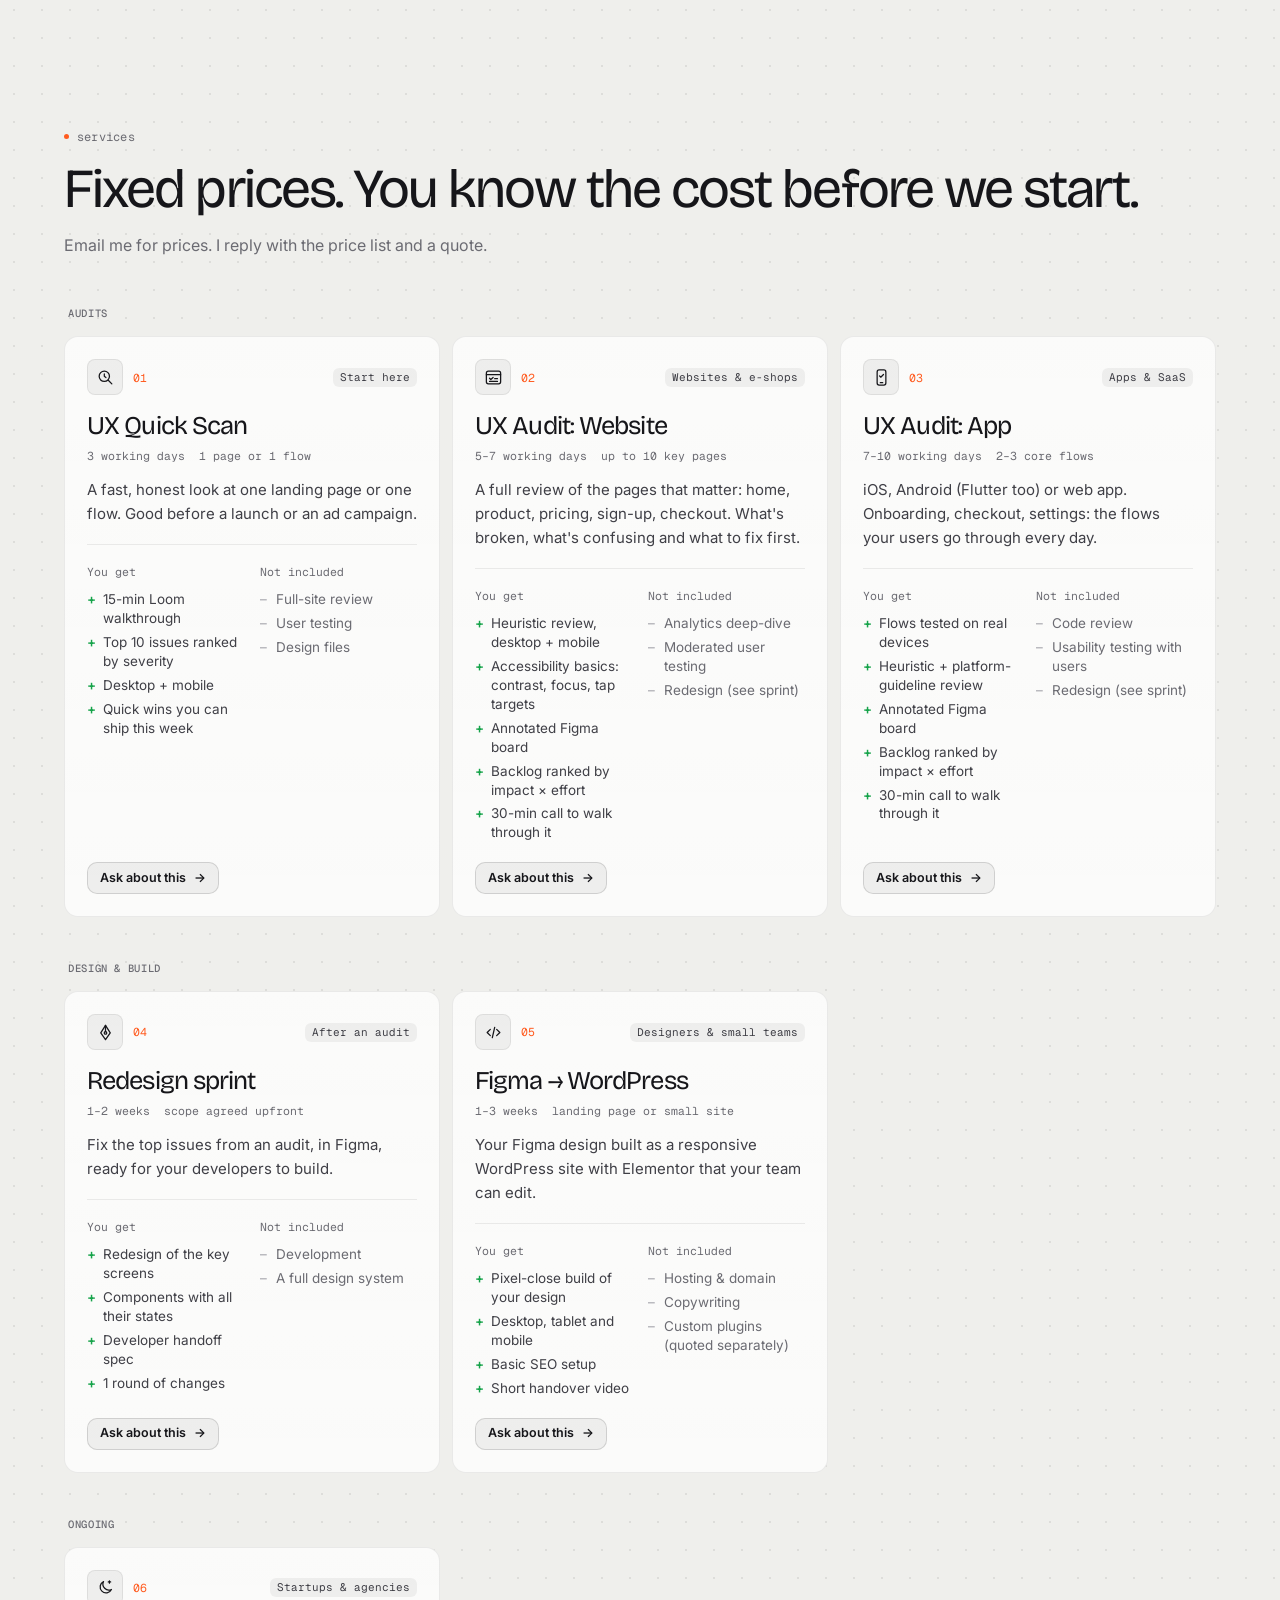
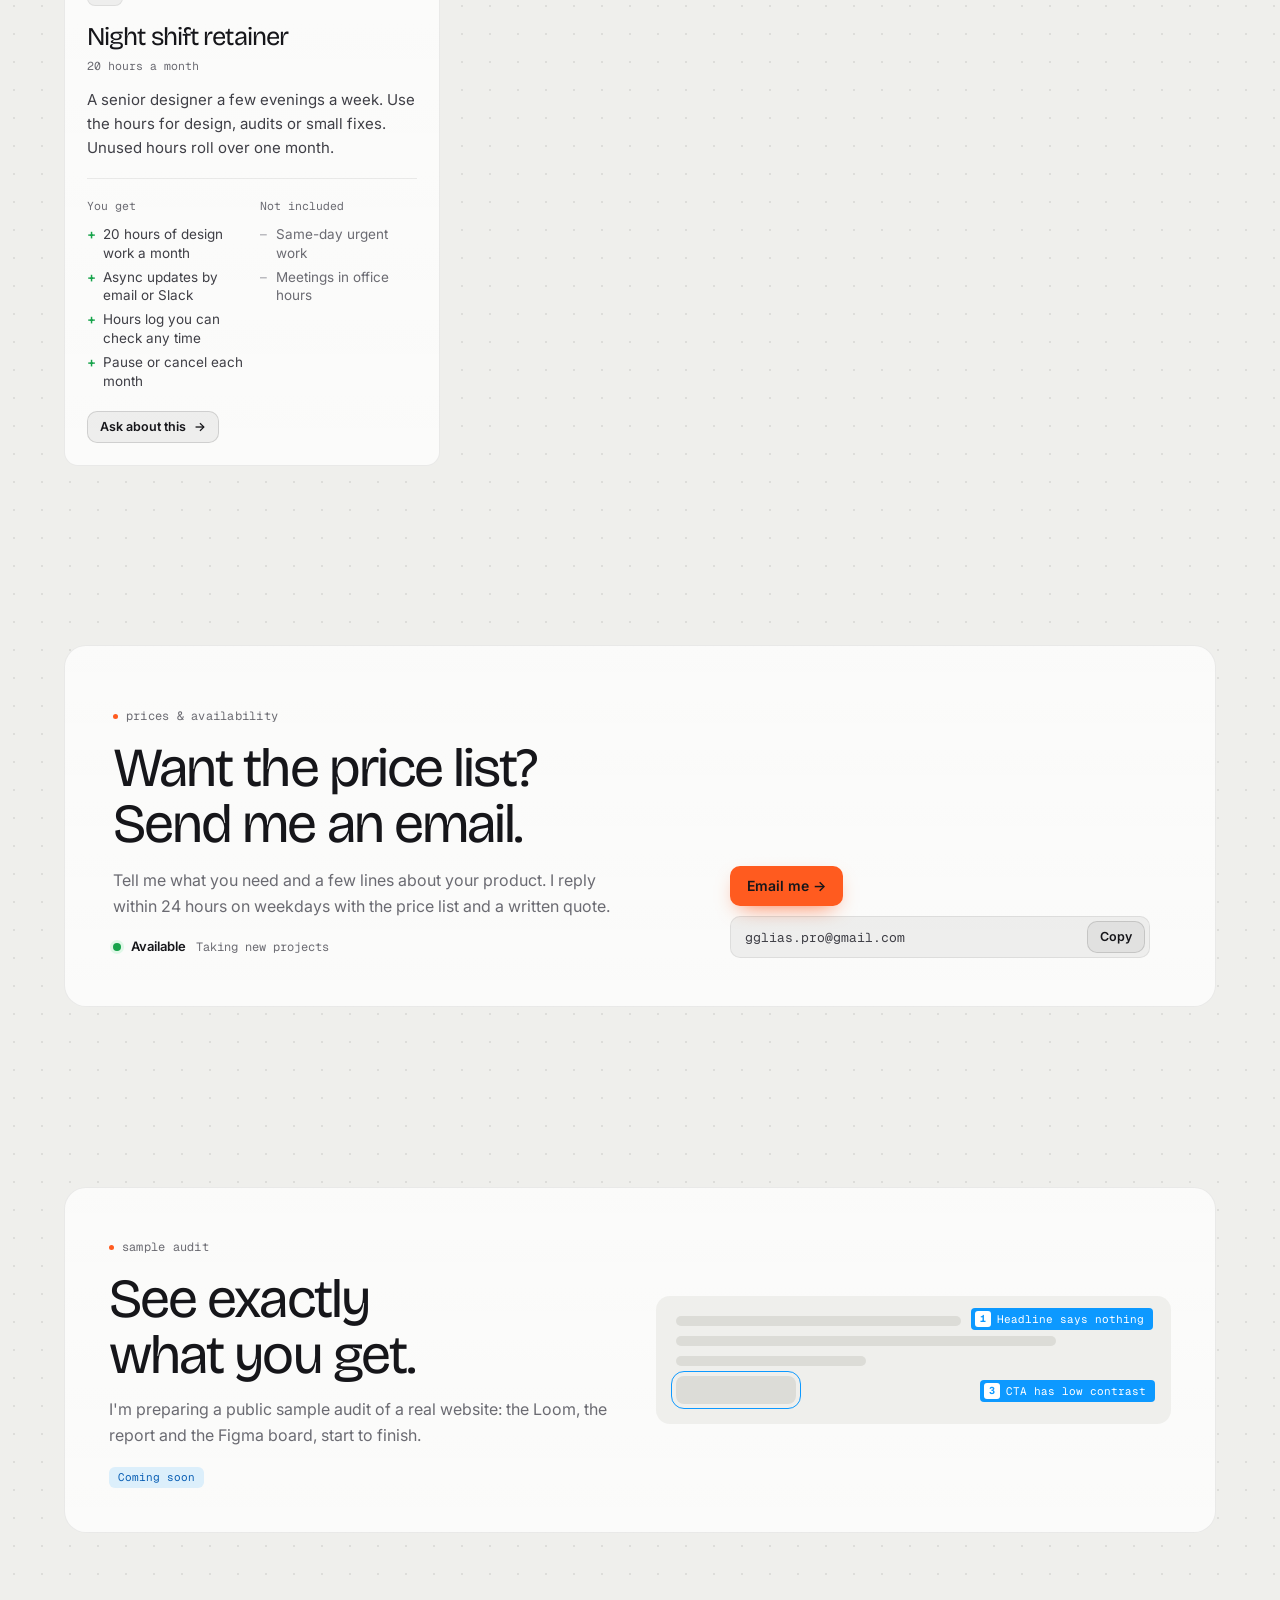
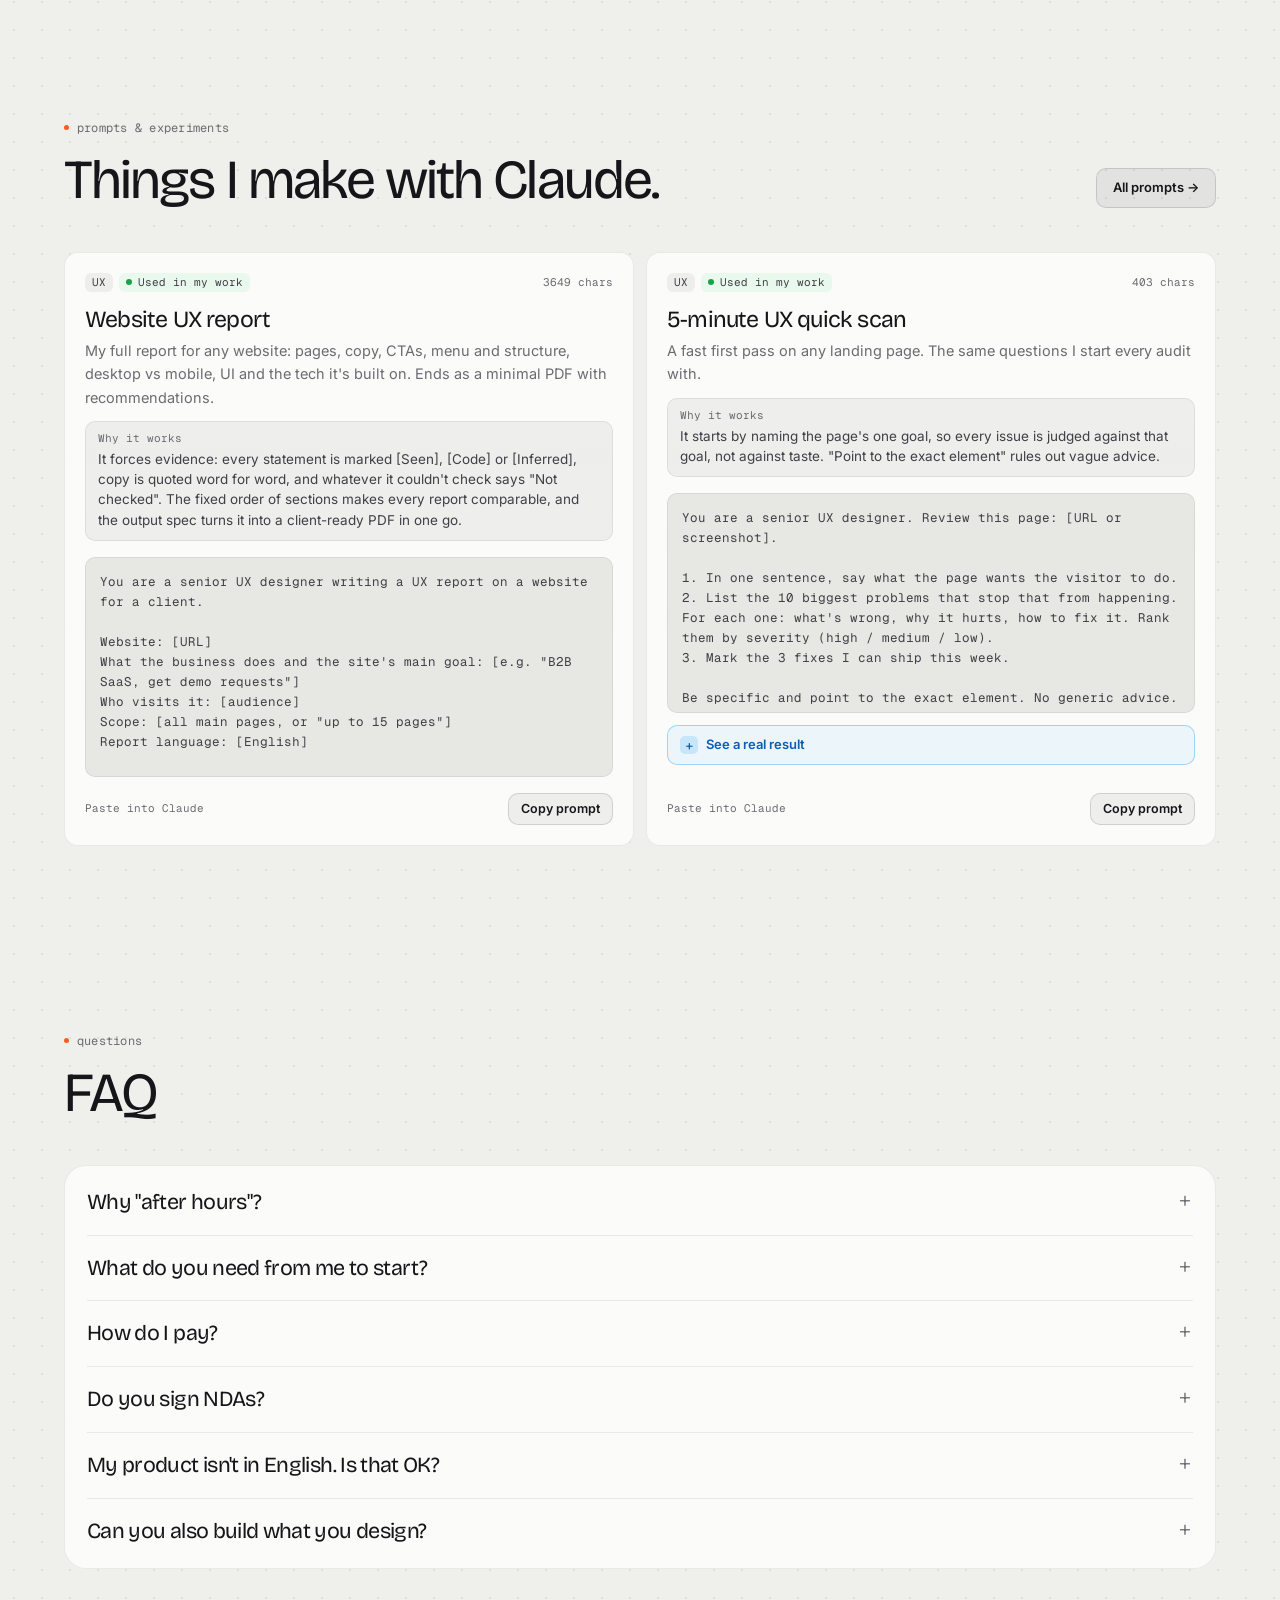
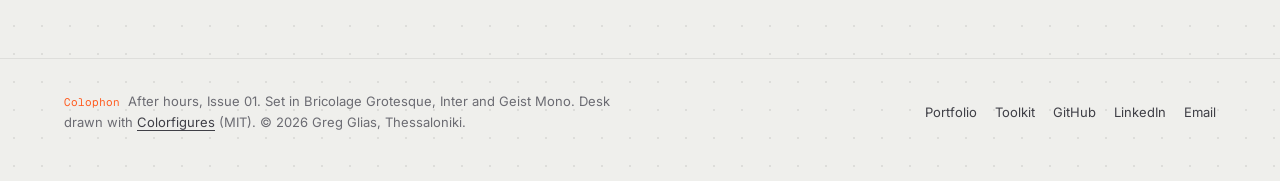
==== commit 8ec7daad: "Light theme by default; dark when the visitor picks it (remembered) Co-Authored-By: Claude Opus 5.5 " ====
--- a/index.html
+++ b/index.html
@@ -17,10 +17,10 @@
   <meta property="og:image:height" content="630">
   <meta property="og:image:alt" content="After hours, Issue 01: UX audits, redesign sprints and Figma to WordPress, in the evenings. A drawing of a desk with a lamp and a laptop showing OPEN.">
   <meta name="twitter:card" content="summary_large_image">
-  <meta name="theme-color" content="#09090a">
+  <meta name="theme-color" content="#efefec">
   <link rel="icon" href="assets/favicon.svg" type="image/svg+xml">
   <link rel="stylesheet" href="assets/styles.css?v=23">
-  <script>try{var t=localStorage.getItem("ah-theme");if(t==="light")document.documentElement.dataset.theme="light"}catch(e){}</script>
+  <script>(function(){var t;try{t=localStorage.getItem("ah-theme")}catch(e){}if(t!=="dark")document.documentElement.dataset.theme="light"})()</script>
 </head>
 <body>
 <div class="glow" aria-hidden="true"></div>
@@ -336,6 +336,6 @@
 <script src="assets/availability.js?v=1"></script>
 <script src="assets/prompts.js?v=5"></script>
 <script src="assets/prompts-proof.js?v=3"></script>
-<script src="assets/site.js?v=15"></script>
+<script src="assets/site.js?v=16"></script>
 </body>
 </html>
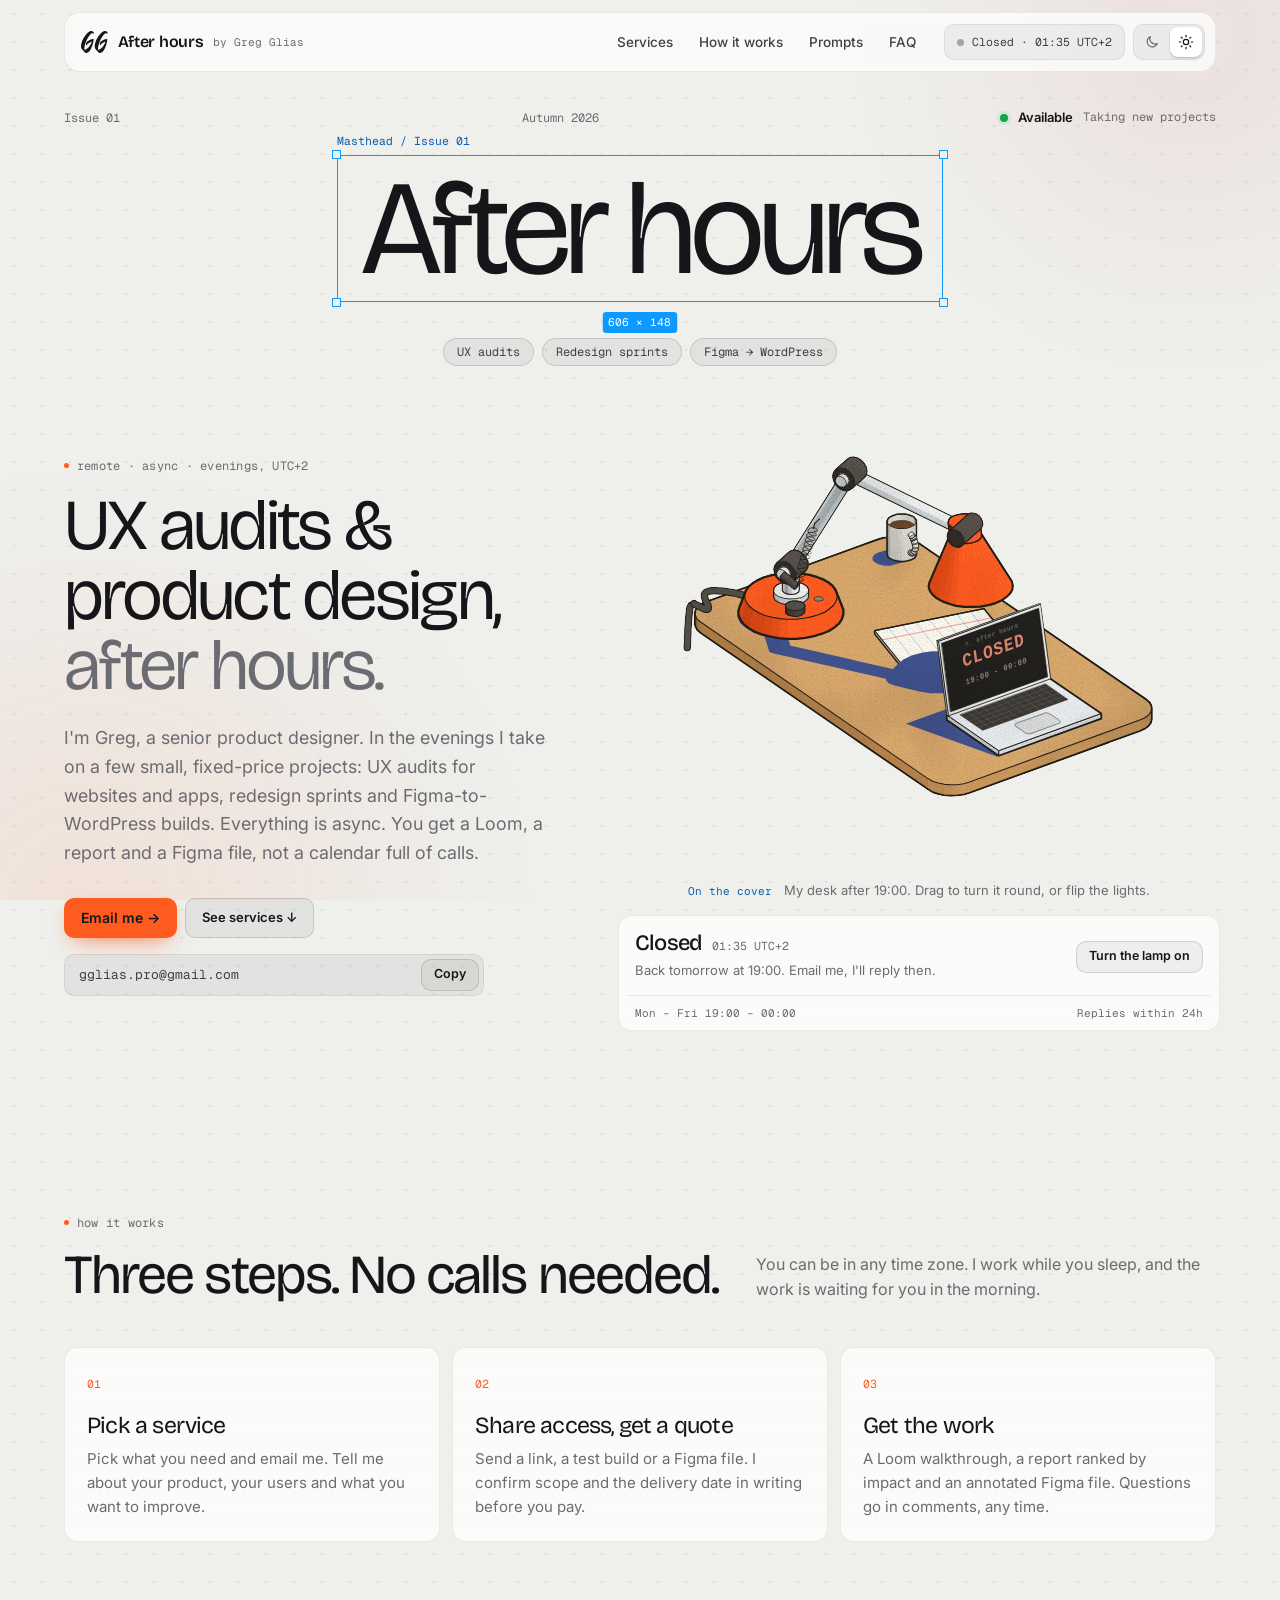
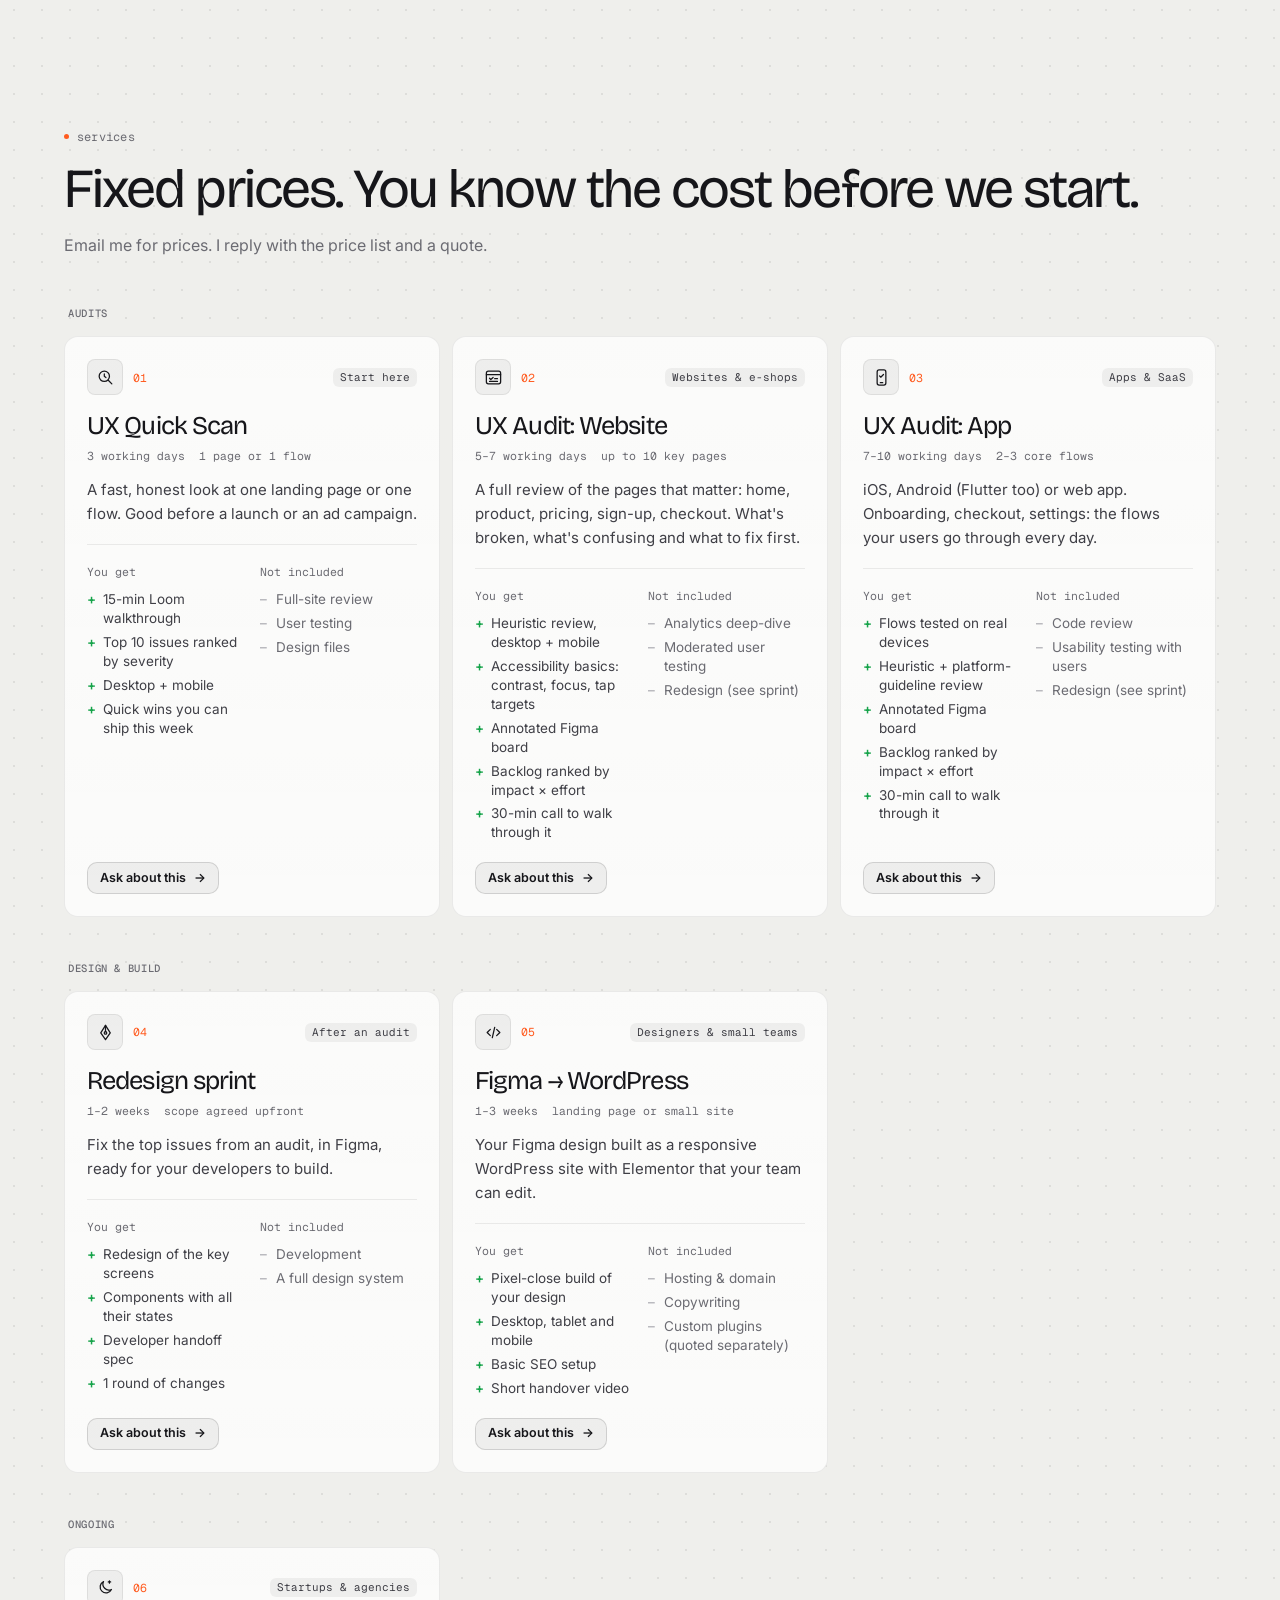
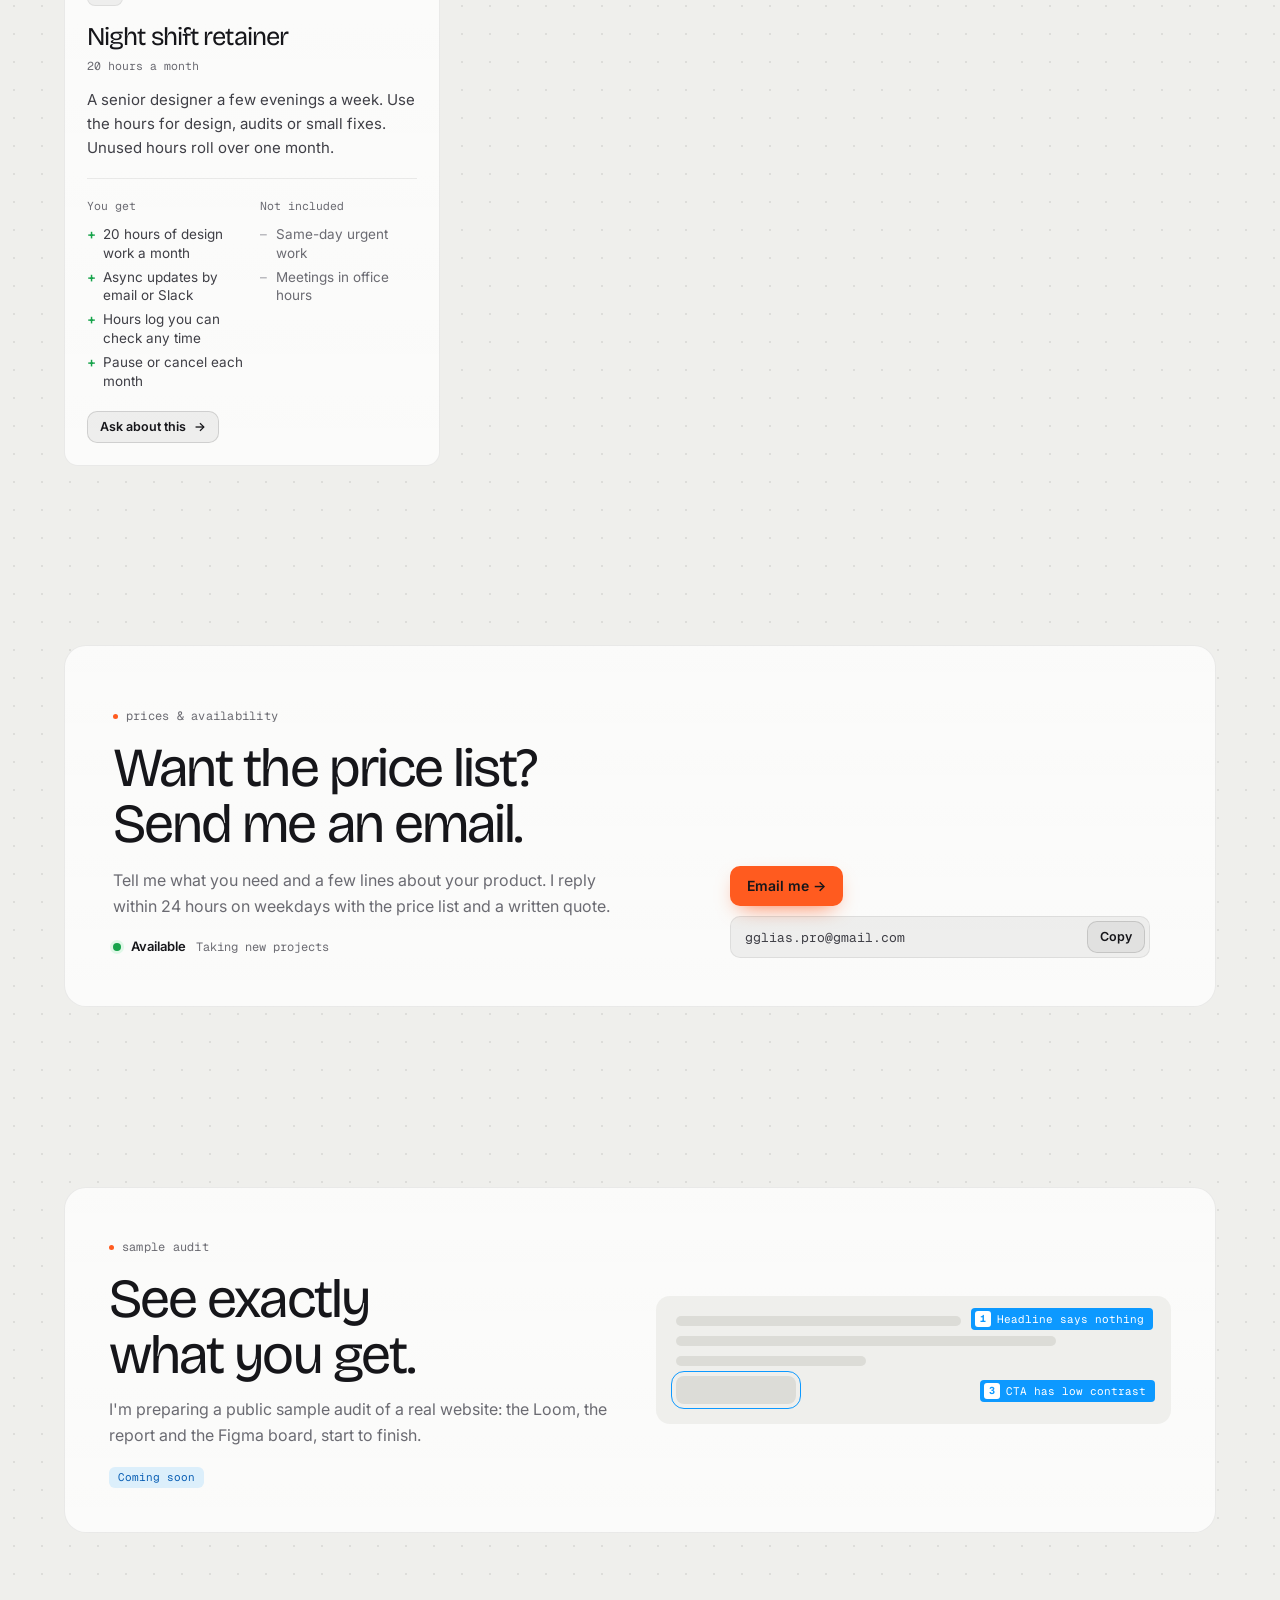
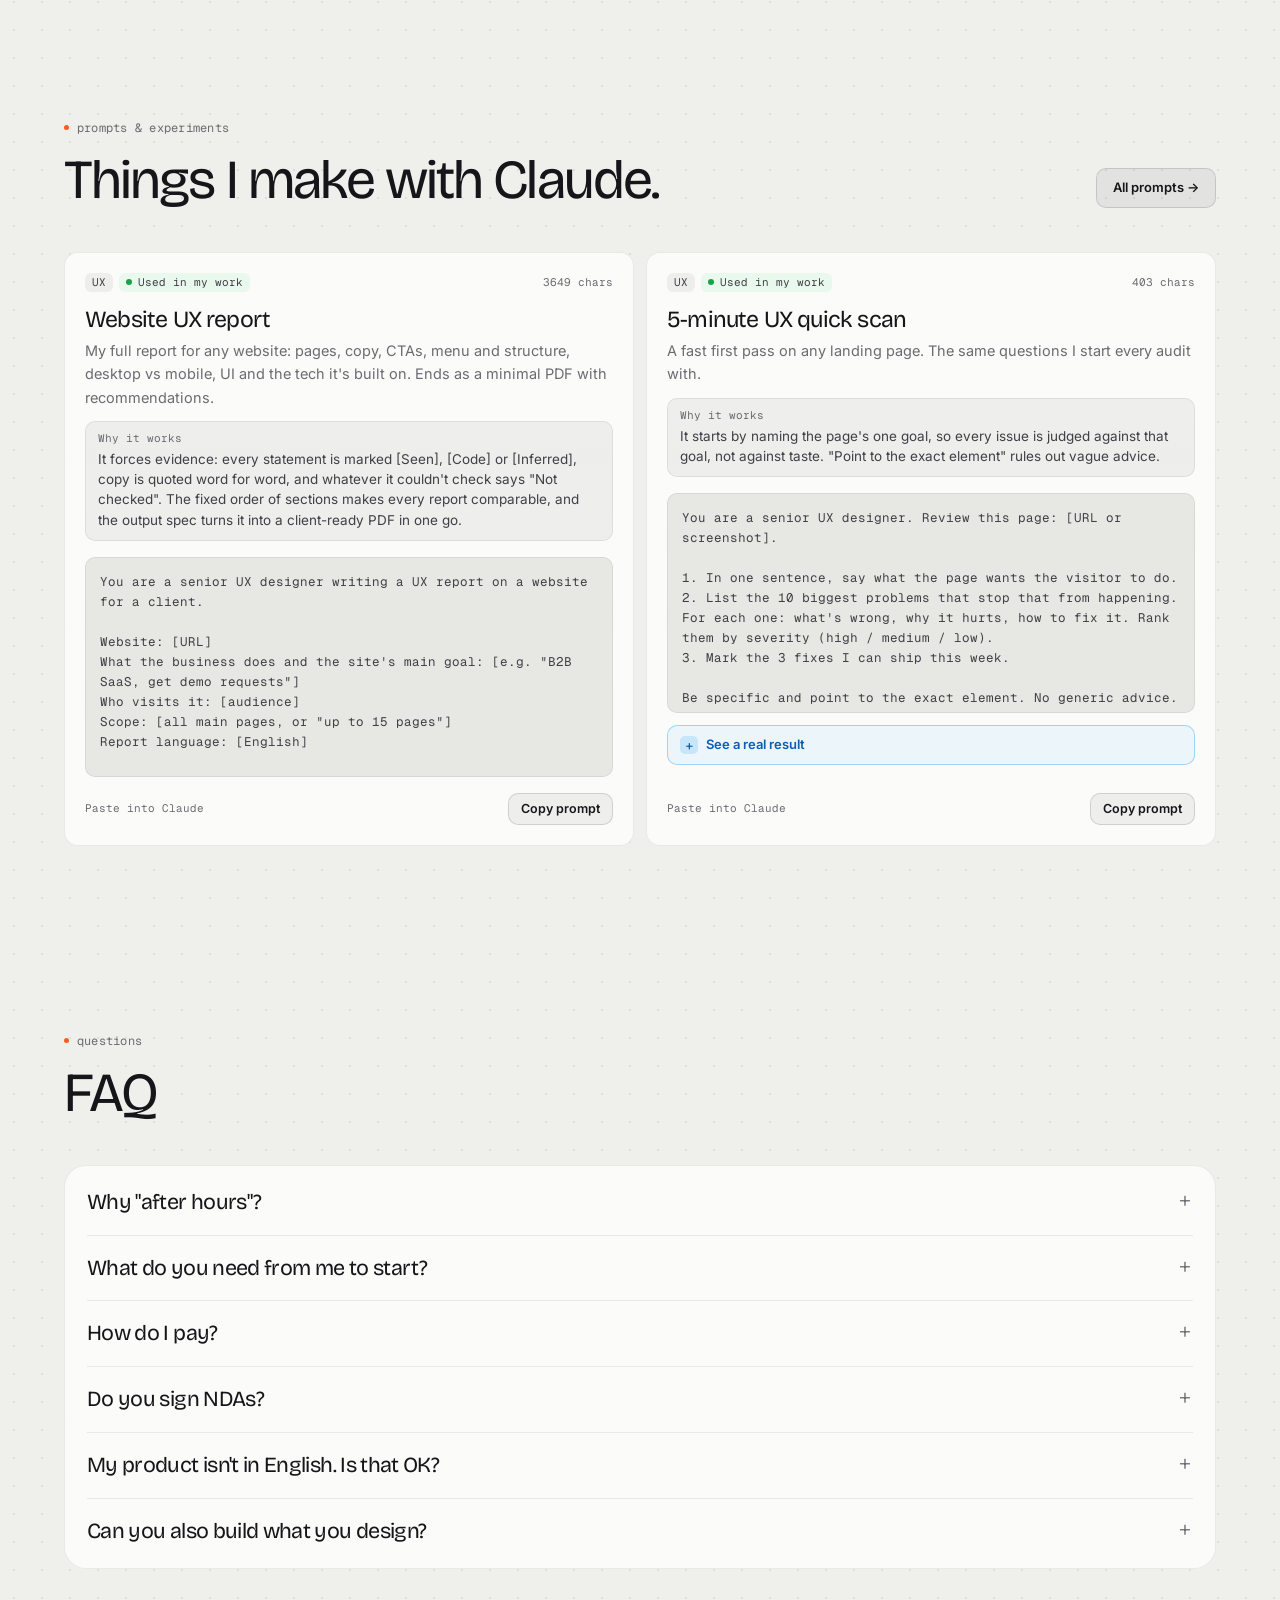
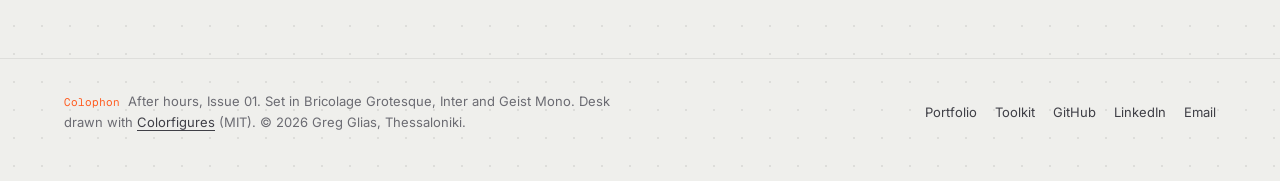
==== commit 1ed61981: "Hero: only Email me and See services (portfolio stays in the footer) Co-Authored-By: Claude Opus 5.5" ====
--- a/index.html
+++ b/index.html
@@ -19,7 +19,7 @@
   <meta name="twitter:card" content="summary_large_image">
   <meta name="theme-color" content="#efefec">
   <link rel="icon" href="assets/favicon.svg" type="image/svg+xml">
-  <link rel="stylesheet" href="assets/styles.css?v=23">
+  <link rel="stylesheet" href="assets/styles.css?v=24">
   <script>(function(){var t;try{t=localStorage.getItem("ah-theme")}catch(e){}if(t!=="dark")document.documentElement.dataset.theme="light"})()</script>
 </head>
 <body>
@@ -67,7 +67,6 @@
         <div class="hero-actions">
           <a class="btn btn-primary" href="mailto:gglias.pro@gmail.com?subject=After%20hours%3A%20new%20project">Email me →</a>
           <a class="btn" href="#services">See services ↓</a>
-          <a class="btn" href="https://gglias.github.io/" target="_blank" rel="noopener">Portfolio ↗</a>
         </div>
         <div class="copy-line">
           <code>gglias.pro@gmail.com</code>
--- a/assets/styles.css
+++ b/assets/styles.css
@@ -361,7 +361,7 @@
 @media (max-width: 560px) {
   .brand small, .status-text-long { display: none; }
   .gg-switch button { width: 44px; height: 44px; }
-  .header-tools .status { height: 50px; }
+  .header-tools .status { display: none; }
   .btn-sm { min-height: 44px; padding: 10px 14px; }
   .mast-top { margin-bottom: 36px; }
   .mast-sub { margin-top: 48px; }
